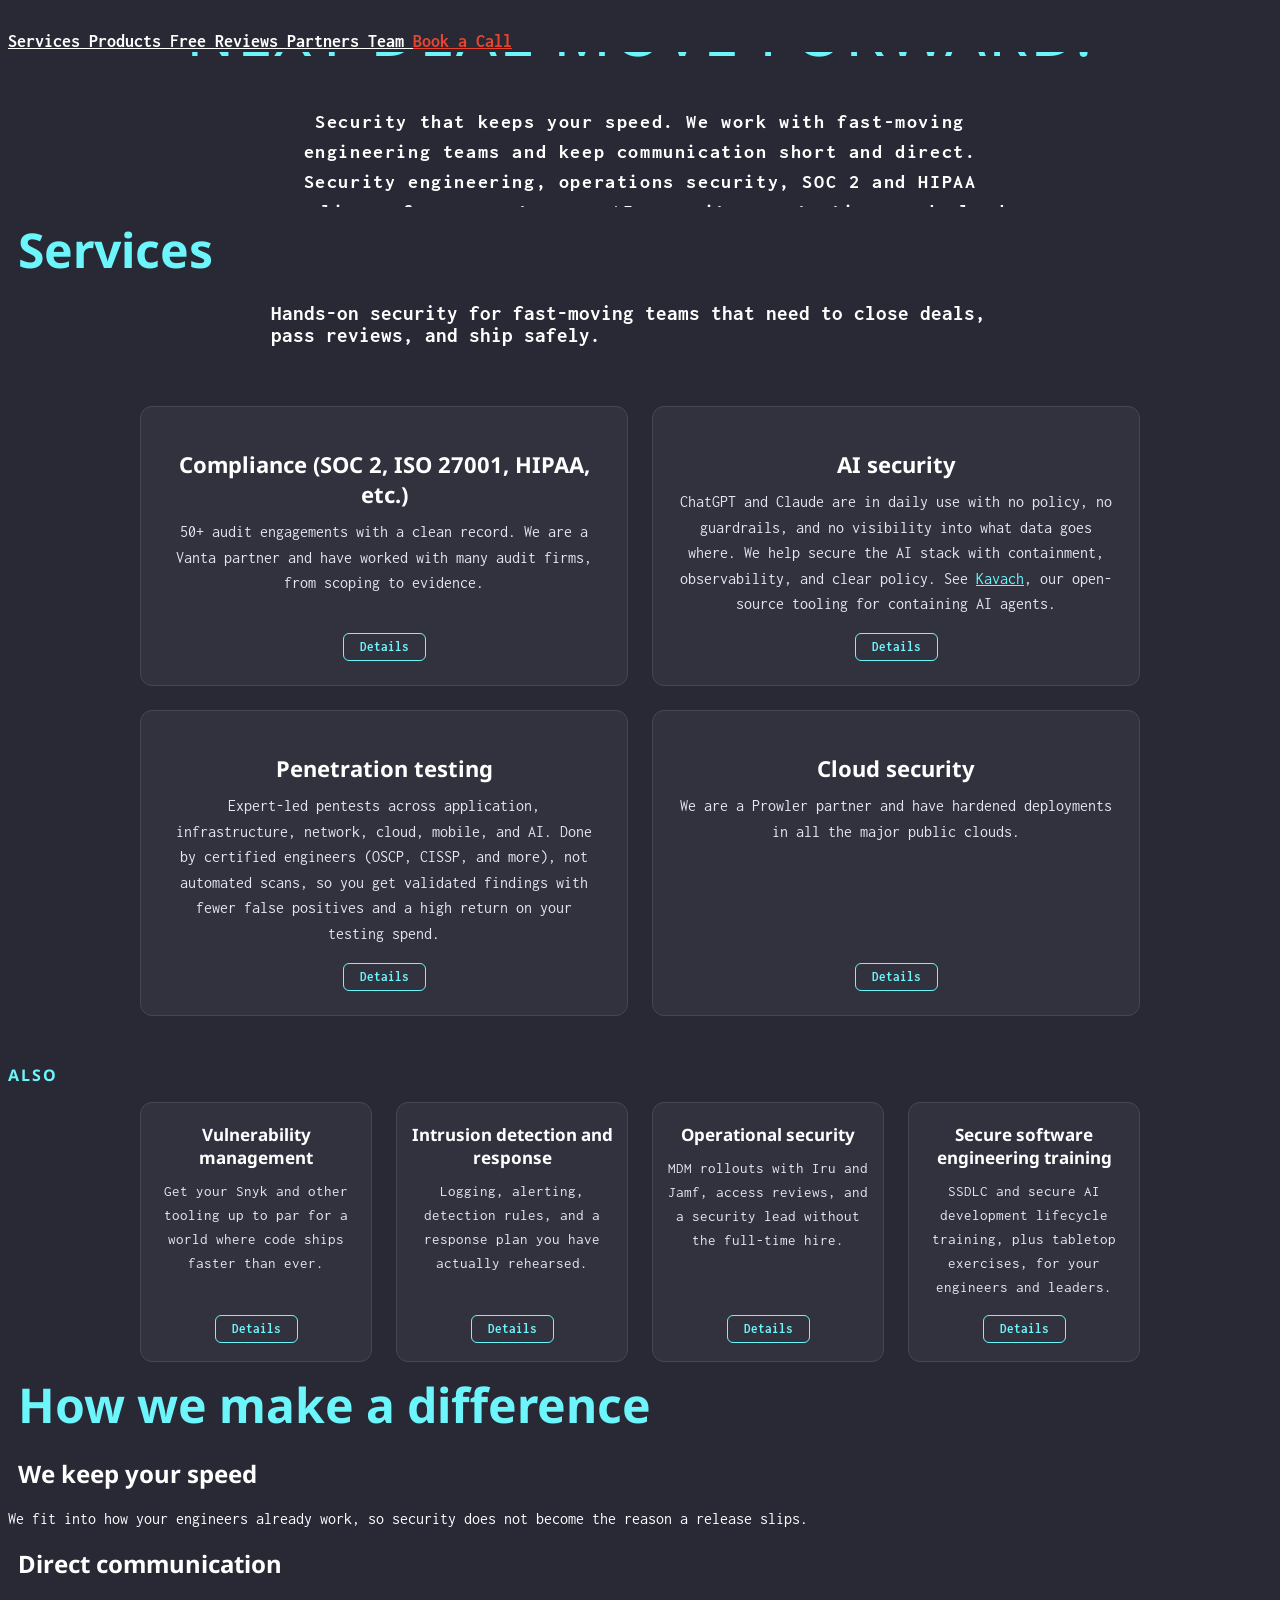
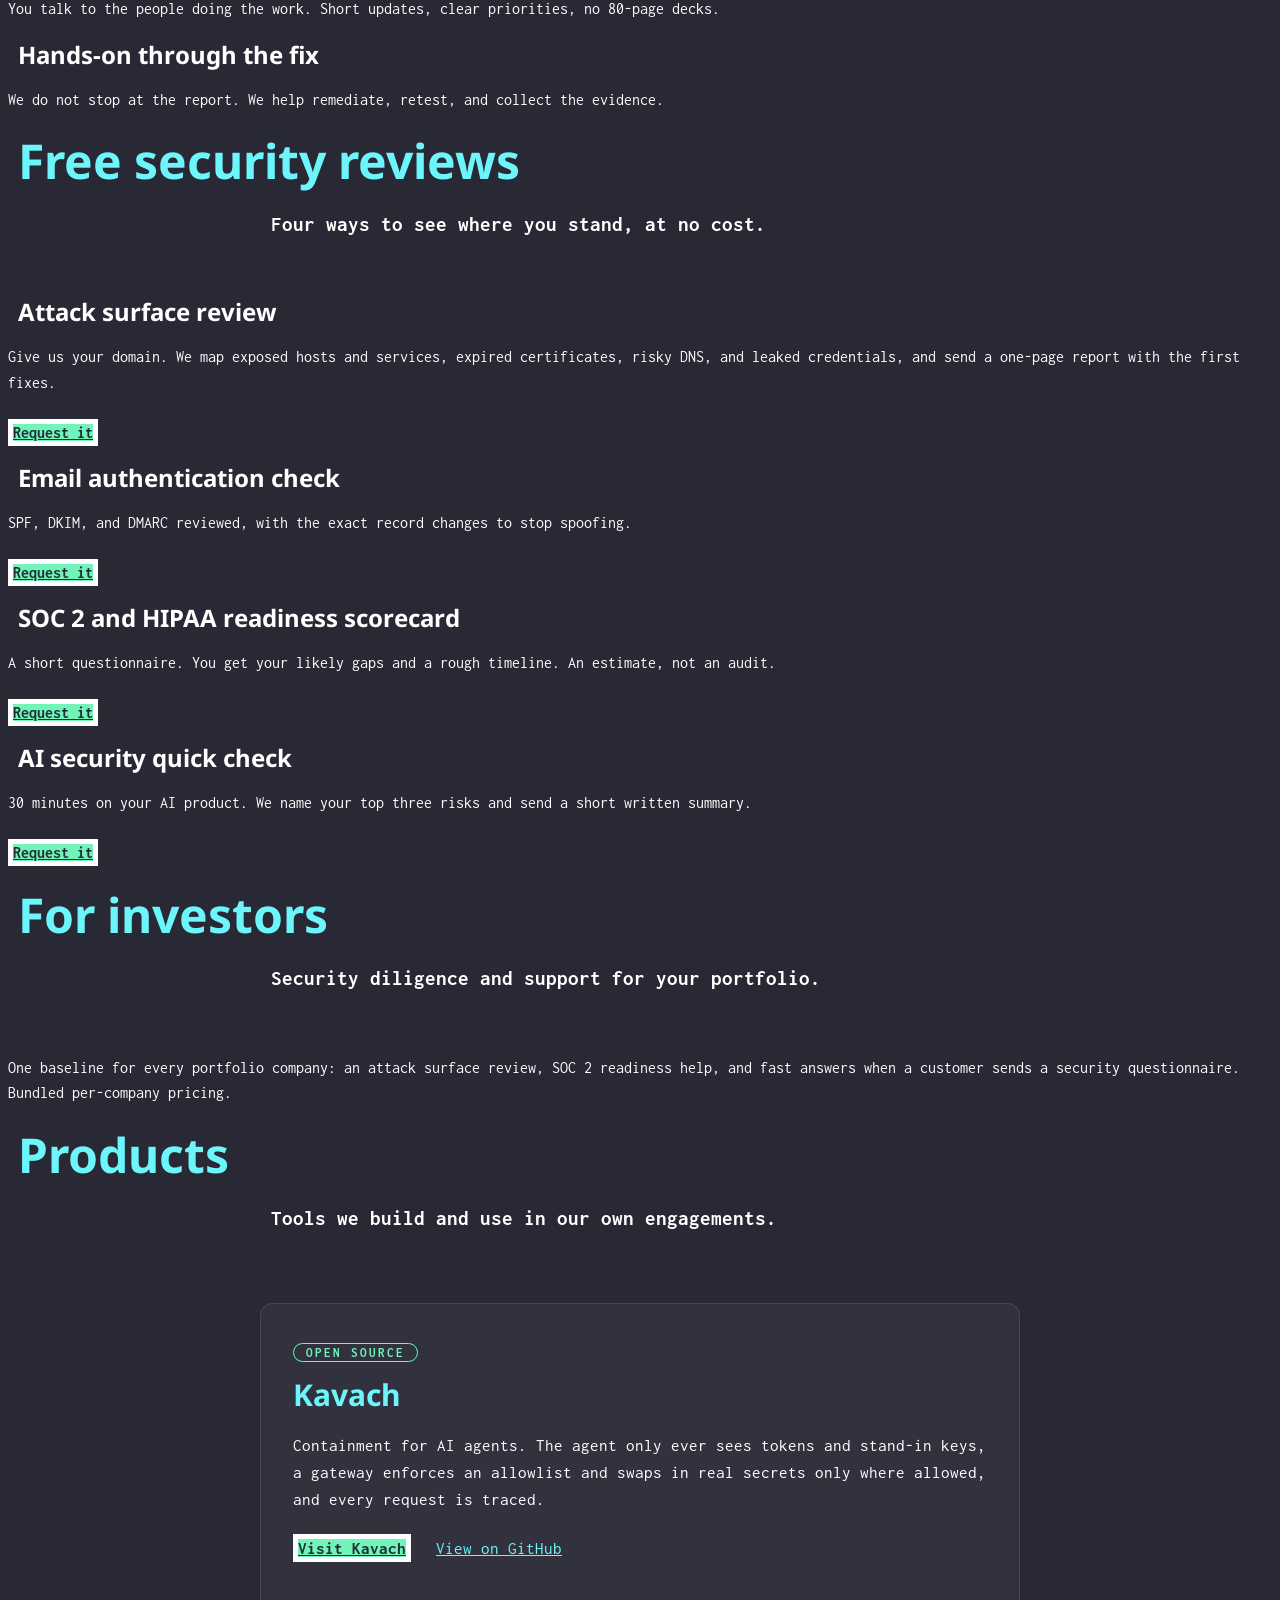
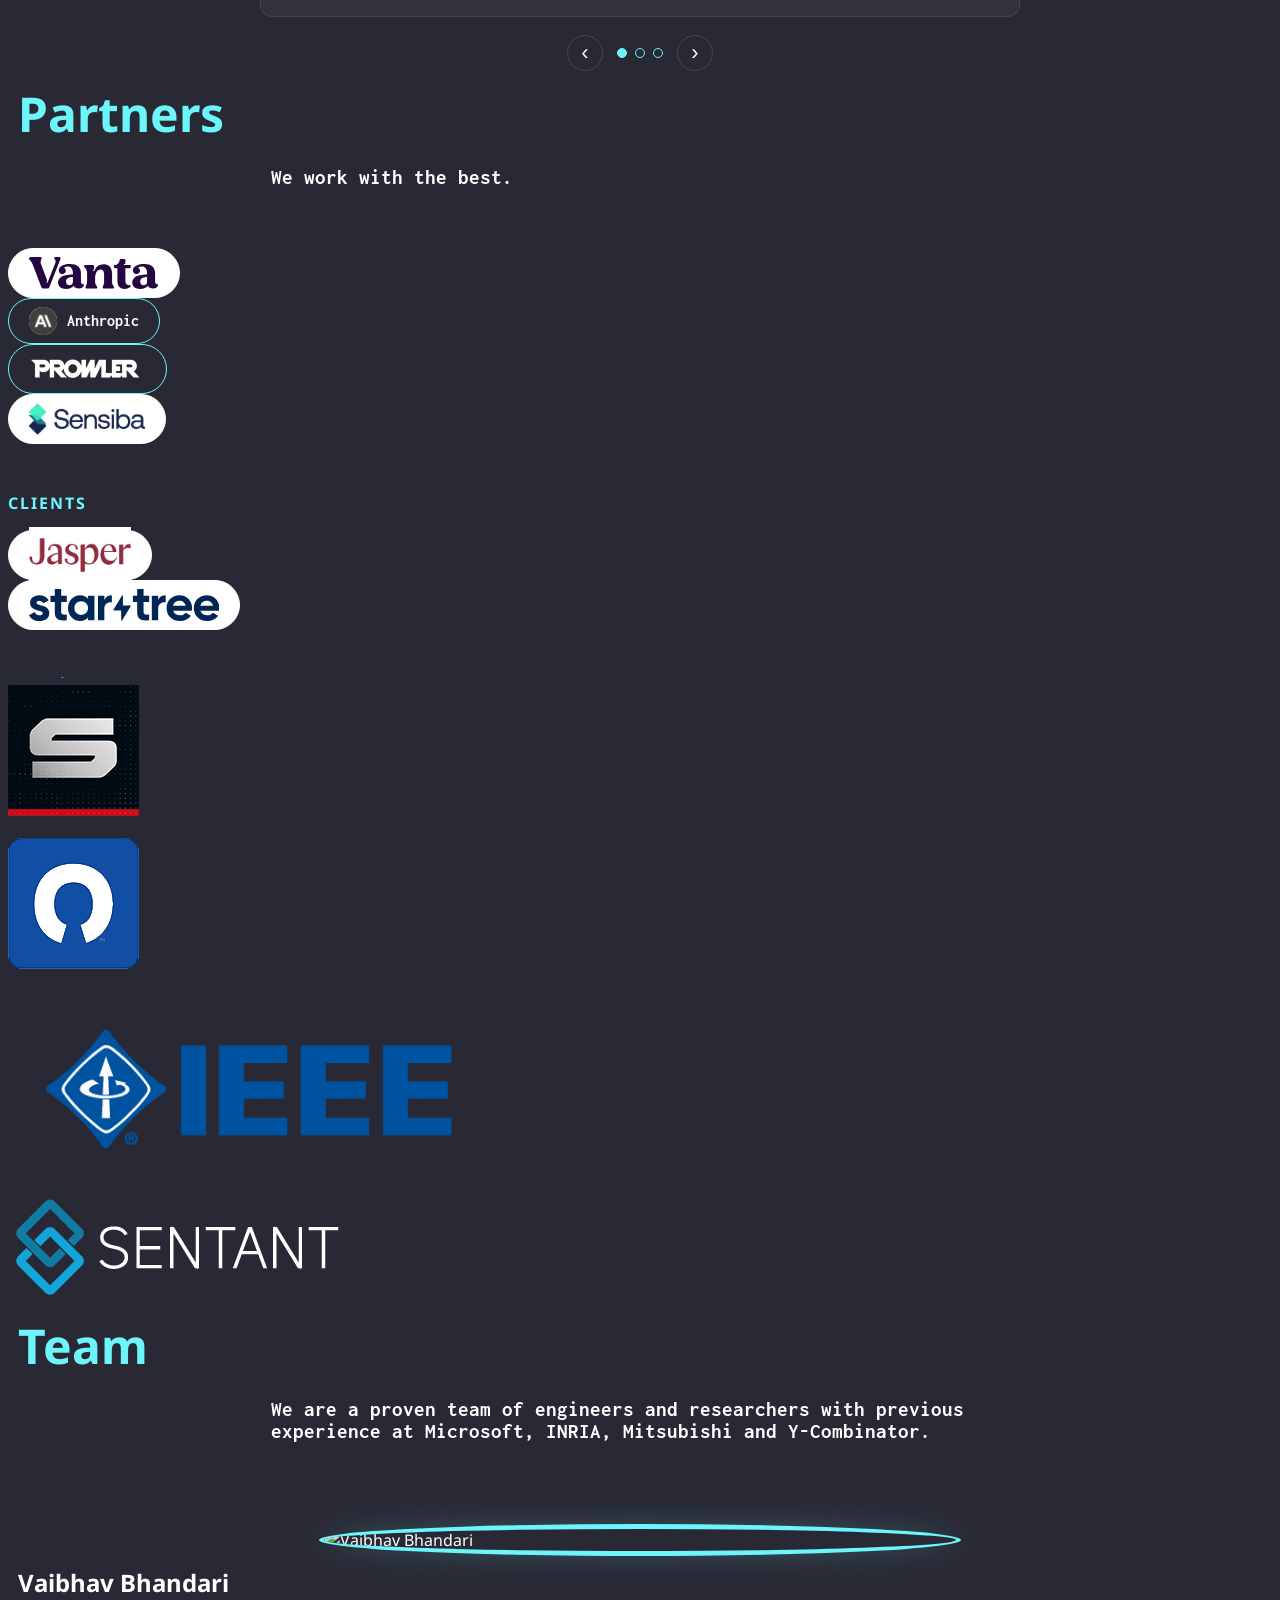
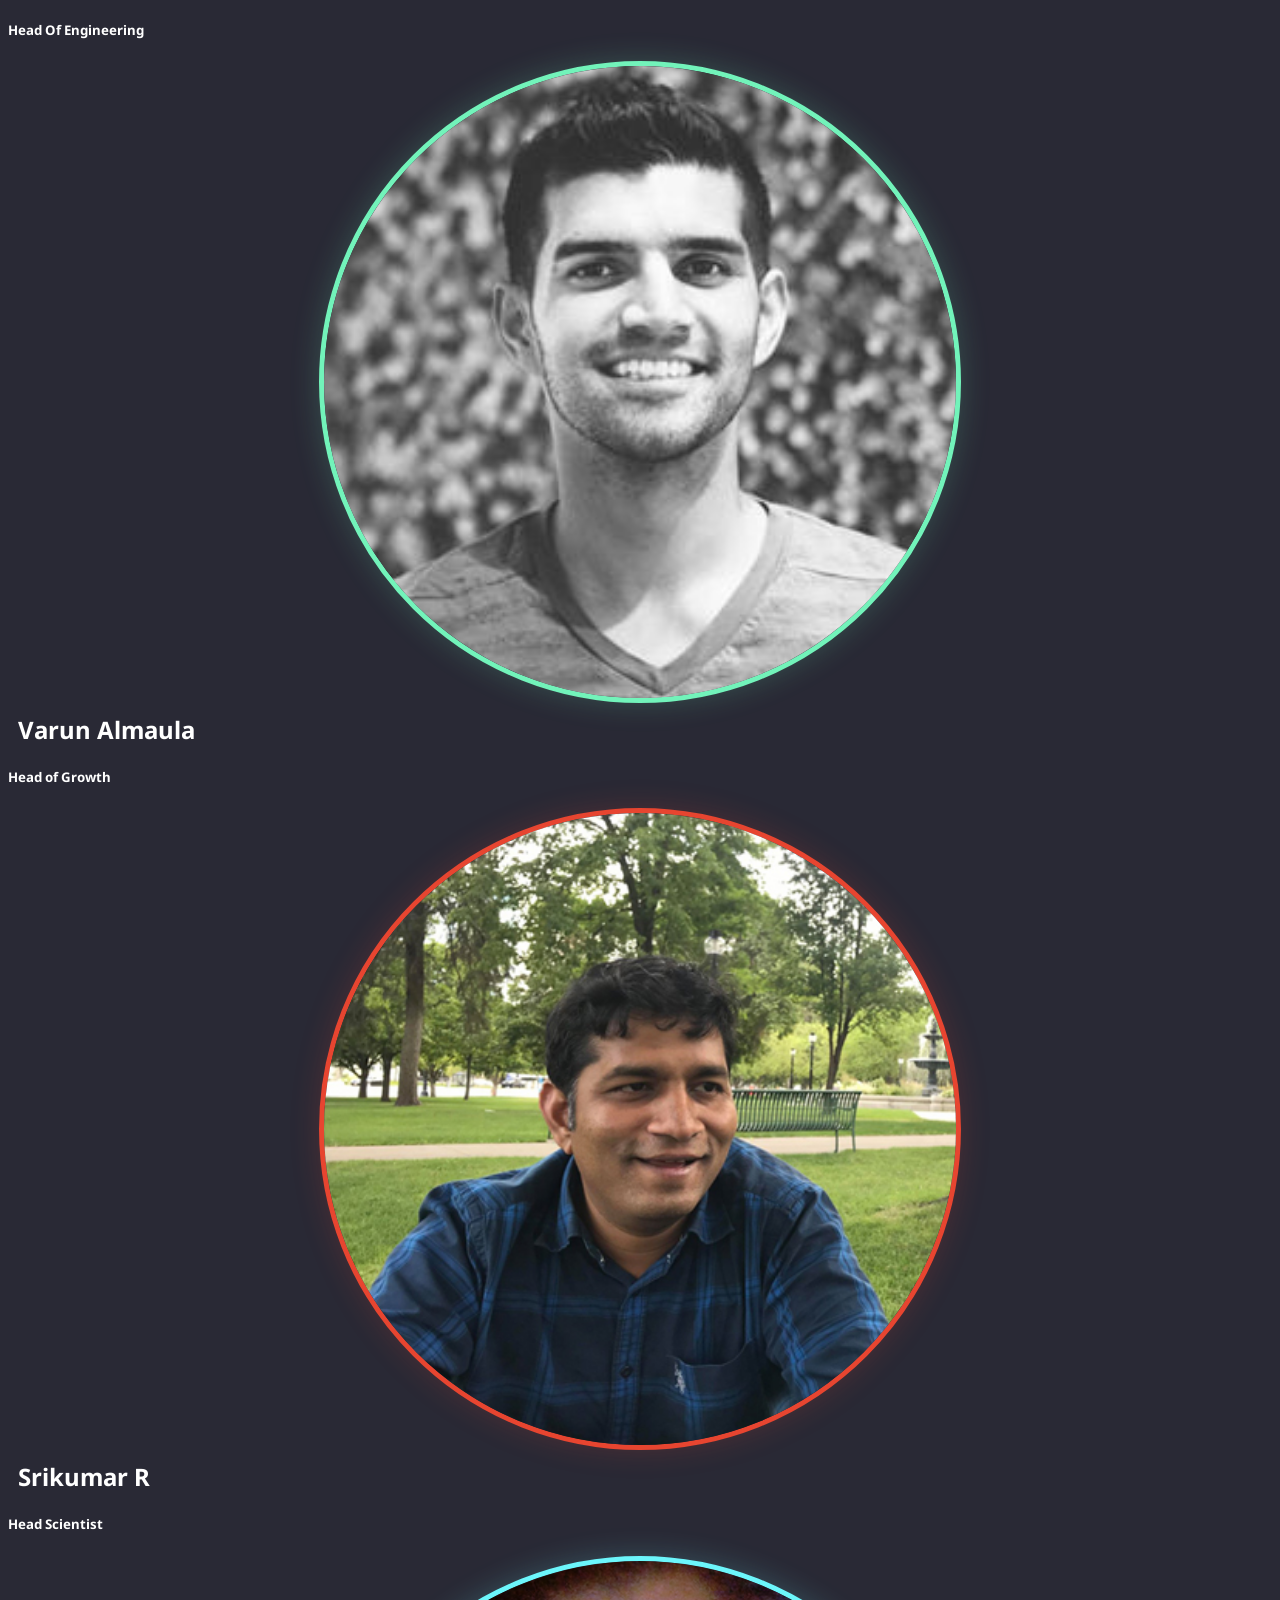
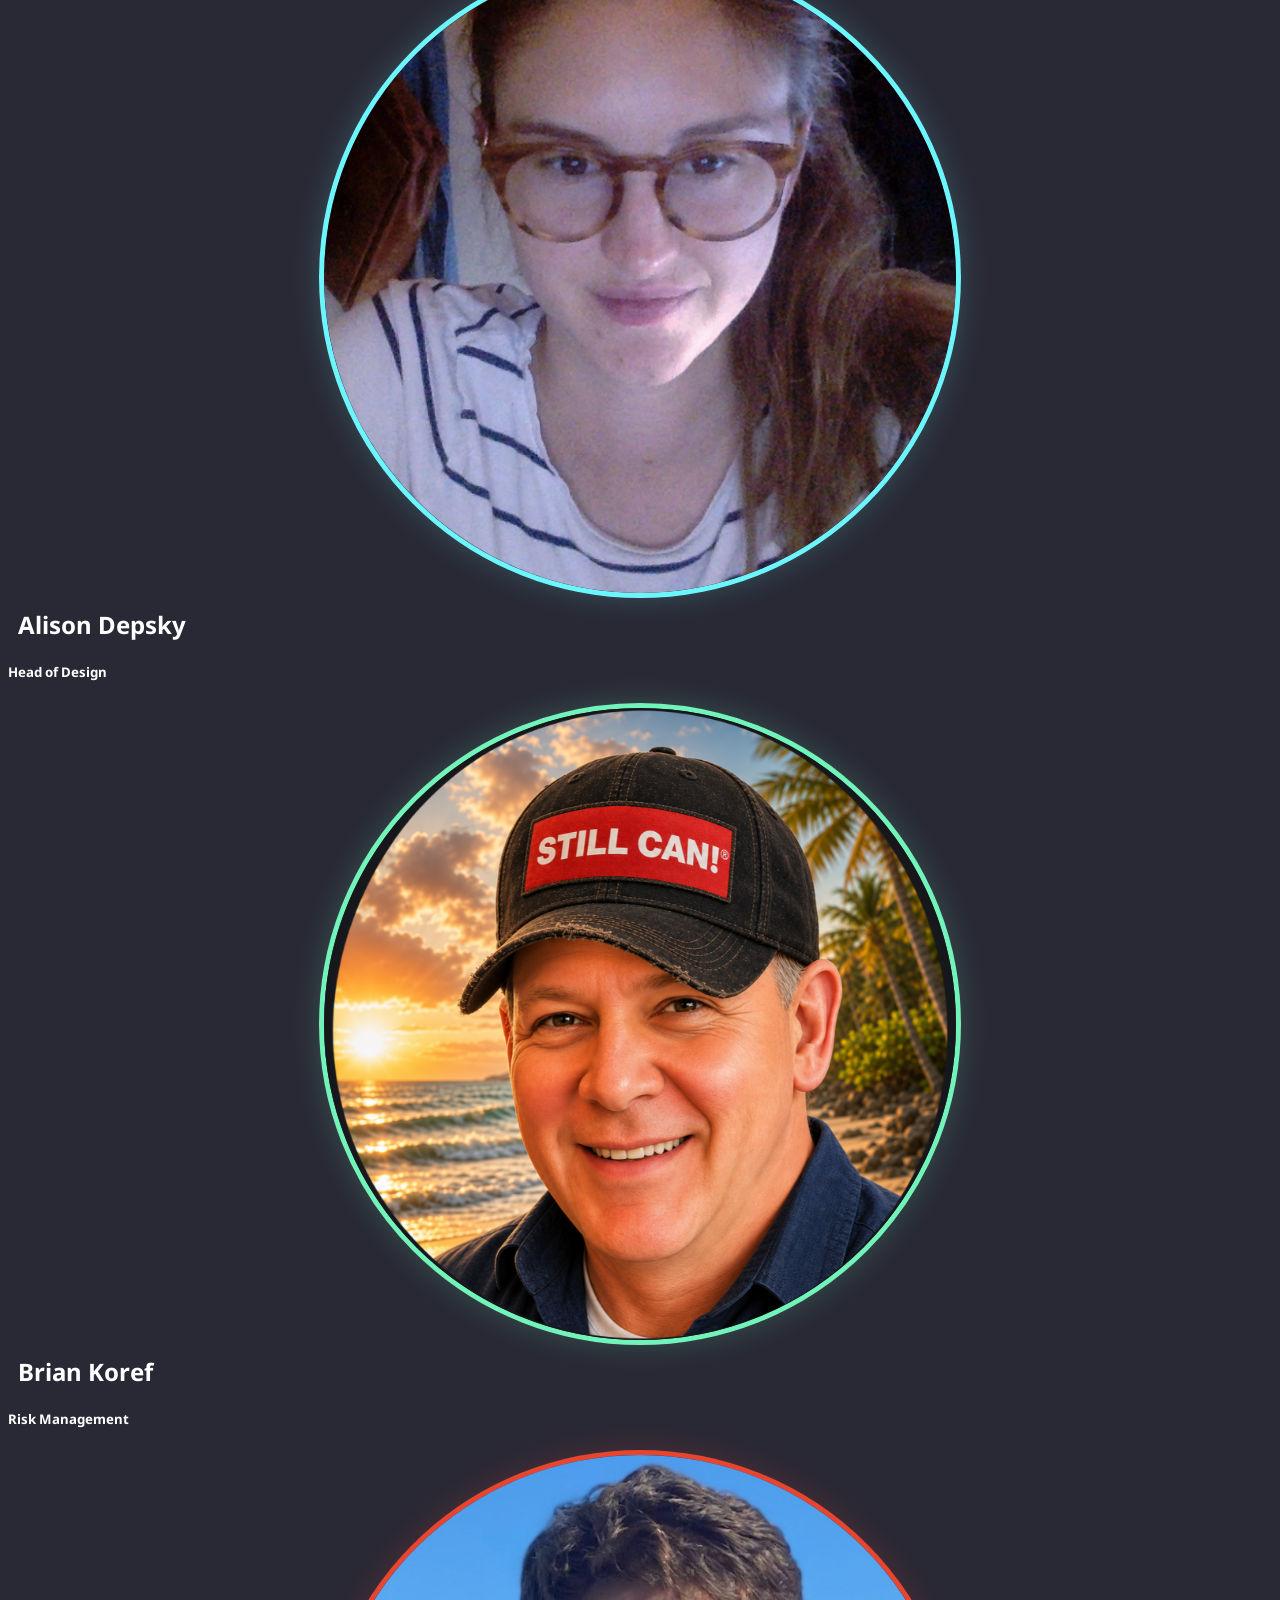
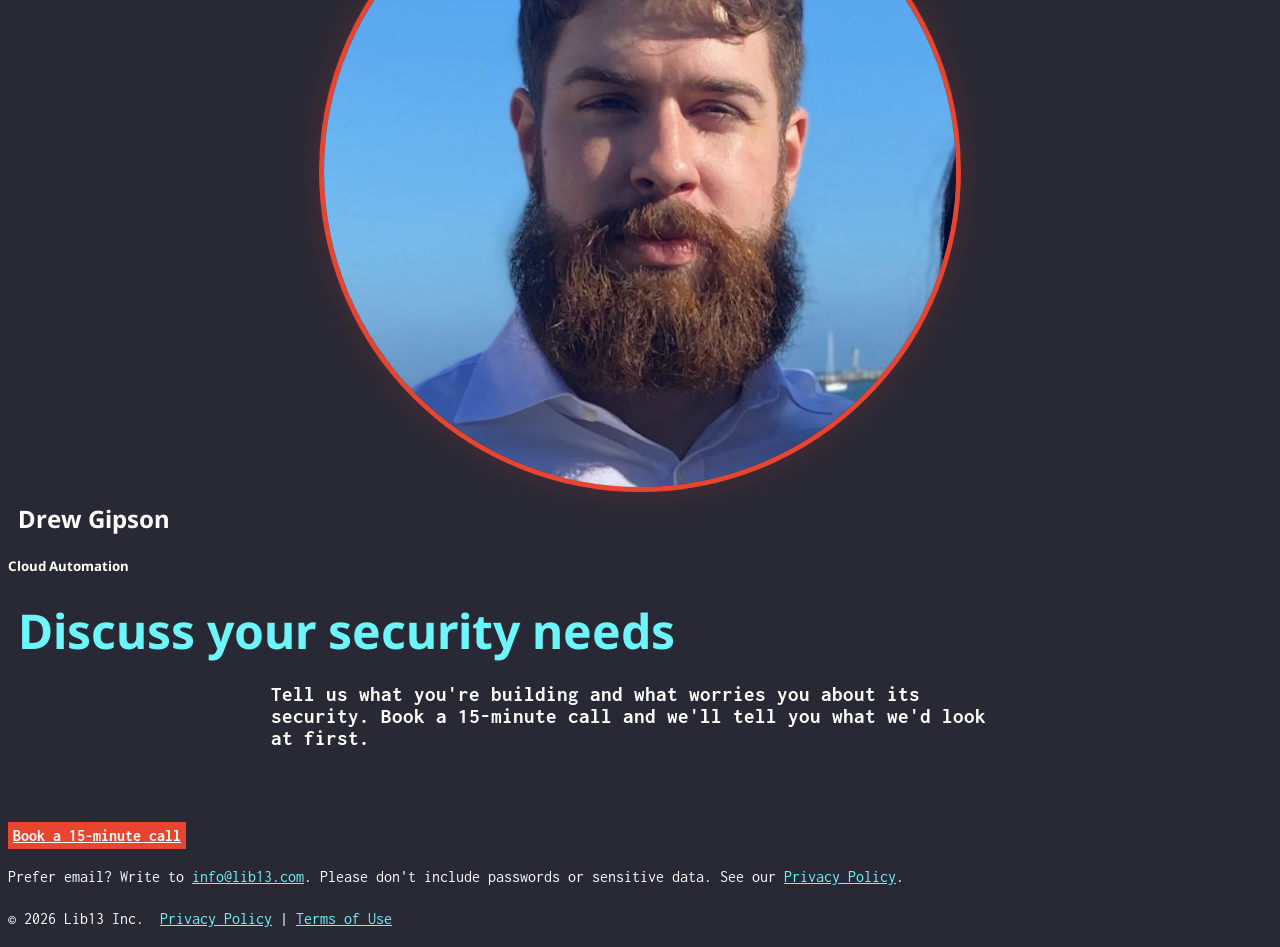
==== index.html @ e3b5800f "Version CSS URLs so returning visitors get new styles Cloudflare sets max-age=14400 on assets, so br" ====
<!DOCTYPE html>
<html lang="en" class="no-js">
	<head>
		<meta charset="UTF-8" />
		<meta http-equiv="X-UA-Compatible" content="IE=edge"> 
		<meta name="viewport" content="width=device-width, initial-scale=1"> 
		<title>Lib13 | SOC 2, HIPAA, AI Security &amp; Pentesting</title>
		<meta name="description" content="Hands-on SOC 2 readiness and implementation, HIPAA security programs, AI security reviews, and penetration testing for startups and growing tech teams." />
		<meta name="keywords" content="SOC 2, HIPAA, AI security, penetration testing, cybersecurity, startups" />
		<meta property="og:type" content="website" />
		<meta property="og:site_name" content="Lib13" />
		<meta property="og:title" content="Lib13 | SOC 2, HIPAA, AI Security &amp; Pentesting" />
		<meta property="og:description" content="Hands-on SOC 2 readiness and implementation, HIPAA security programs, AI security reviews, and penetration testing for startups and growing tech teams." />
		<meta property="og:url" content="https://www.lib13.com/" />
		<meta name="twitter:card" content="summary" />
		<link rel="shortcut icon" href="../favicon.ico">

		<link rel="stylesheet" href="https://cdnjs.cloudflare.com/ajax/libs/bulma/0.7.1/css/bulma.min.css">
		<link rel="stylesheet" type="text/css" href="css/normalize.css" />
		<link rel="stylesheet" type="text/css" href="css/demo.css" />
		<link rel="stylesheet" type="text/css" href="css/component.css" />




    <link rel="stylesheet" href="css/main.css?v=20261028">


      <link href="https://fonts.googleapis.com/css?family=Inconsolata:400,700" rel="stylesheet">
      <link href="https://fonts.googleapis.com/css?family=Noto+Sans:400,700" rel="stylesheet">

  <link rel="stylesheet" href="css/animate.css">

  <script src="js/wow.min.js"></script>
              <script>
              new WOW().init();
              </script>


    <script defer src="https://use.fontawesome.com/releases/v5.0.7/js/all.js"></script>




		<!--[if IE]>
		<script src="http://html5shiv.googlecode.com/svn/trunk/html5.js"></script>
		<![endif]-->
	</head>
	<body>

<nav class="navbar is-transparent is-fixed-top">
  <div class="navbar-brand">
    <a class="navbar-item" href="https://www.lib13.com">
      <img src="img/logo.png" alt="" id="logo">
    </a>
    <div class="navbar-burger burger" data-target="navbarExampleTransparentExample">
      <span></span>
      <span></span>
      <span></span>
    </div>
  </div>

  <div id="navbarExampleTransparentExample" class="navbar-menu">
    <div class="navbar-start">
      
     
    </div>

    <div class="navbar-end">
      <div class="navbar-item">
        <a class="navbar-item" href="#services">
        Services
      </a>
       <a class="navbar-item" href="#products">
        Products
      </a>
       <a class="navbar-item" href="#free">
        Free Reviews
      </a>
          <a class="navbar-item" href="#partners">
        Partners
      </a>
       <a class="navbar-item" href="#team-1">
        Team
      </a>
       <a class="navbar-item" href="#contact" style="color:#E74530;">
        Book a Call
      </a>
      </div>
    </div>
  </div>
</nav>






<div class= "demo-1">


<div id="large-header" class="large-header"> <canvas id="demo-canvas"></canvas><div class="main-title"><h1>Security that helps your <span class="thin-new">next deal move forward.</span></h1><br><span class="subtitle-new">Security that keeps your speed. We work with fast-moving engineering teams and keep communication short and direct. Security engineering, operations security, SOC 2 and HIPAA compliance from zero to one, AI security, pentesting, and cloud security, hands-on from planning through remediation.</span><br><a href="#contact" class="button is-medium is-rounded" id="top-btn">Discuss your security needs</a><br><img src="img/arrow.png" width="50px" class="animated bounce infinite" id="arrow"></div>  </div>

</div>




<a name="services"></a>
  <section class="section">
    <div class="container has-text-centered">
          <h2>Services</h2>
          <div class="sub-space"><h4>Hands-on security for fast-moving teams that need to close deals, pass reviews, and ship safely.</h4></div>
<div class="columns svc-grid svc-grid-2">

  <div class="column is-half-desktop"><div class="svc-card">
    <i class="fas fa-file-alt service-icon" aria-hidden="true"></i>
    <h3>Compliance (SOC 2, ISO 27001, HIPAA, etc.)</h3>
    <p>50+ audit engagements with a clean record. We are a Vanta partner and have worked with many audit firms, from scoping to evidence.</p>
    <button class="more-btn" data-detail="comp">Details</button></div>
  </div>
  <div class="column is-half-desktop"><div class="svc-card">
    <i class="fas fa-microchip service-icon" aria-hidden="true"></i>
    <h3>AI security</h3>
    <p>ChatGPT and Claude are in daily use with no policy, no guardrails, and no visibility into what data goes where. We help secure the AI stack with containment, observability, and clear policy. See <a href="https://kavach.lib13.com" target="_blank" rel="noopener">Kavach</a>, our open-source tooling for containing AI agents.</p>
    <button class="more-btn" data-detail="aisec">Details</button></div>
  </div>
  <div class="column is-half-desktop"><div class="svc-card">
    <i class="fas fa-bug service-icon" aria-hidden="true"></i>
    <h3>Penetration testing</h3>
    <p>Expert-led pentests across application, infrastructure, network, cloud, mobile, and AI. Done by certified engineers (OSCP, CISSP, and more), not automated scans, so you get validated findings with fewer false positives and a high return on your testing spend.</p>
    <button class="more-btn" data-detail="pen">Details</button></div>
  </div>
  <div class="column is-half-desktop"><div class="svc-card">
    <i class="fas fa-cloud service-icon" aria-hidden="true"></i>
    <h3>Cloud security</h3>
    <p>We are a Prowler partner and have hardened deployments in all the major public clouds.</p>
    <button class="more-btn" data-detail="cloud">Details</button></div>
  </div>

</div>

<h3 class="more-title">Also</h3>
<div class="columns svc-grid svc-grid-4">
  <div class="column"><div class="svc-card">
    <h3>Vulnerability management</h3>
    <p>Get your Snyk and other tooling up to par for a world where code ships faster than ever.</p>
    <button class="more-btn" data-detail="vm">Details</button></div>
  </div>
  <div class="column"><div class="svc-card">
    <h3>Intrusion detection and response</h3>
    <p>Logging, alerting, detection rules, and a response plan you have actually rehearsed.</p>
    <button class="more-btn" data-detail="ids">Details</button></div>
  </div>
  <div class="column"><div class="svc-card">
    <h3>Operational security</h3>
    <p>MDM rollouts with Iru and Jamf, access reviews, and a security lead without the full-time hire.</p>
    <button class="more-btn" data-detail="ops">Details</button></div>
  </div>
  <div class="column"><div class="svc-card">
    <h3>Secure software engineering training</h3>
    <p>SSDLC and secure AI development lifecycle training, plus tabletop exercises, for your engineers and leaders.</p>
    <button class="more-btn" data-detail="train">Details</button></div>
  </div>
</div>

    </div>
  </section>

<section class="section">
  <div class="container has-text-centered">
    <h2>How we make a difference</h2>
    <div class="columns is-variable is-6 has-text-centered">
      <div class="column"><h3>We keep your speed</h3><p>We fit into how your engineers already work, so security does not become the reason a release slips.</p></div>
      <div class="column"><h3>Direct communication</h3><p>You talk to the people doing the work. Short updates, clear priorities, no 80-page decks.</p></div>
      <div class="column"><h3>Hands-on through the fix</h3><p>We do not stop at the report. We help remediate, retest, and collect the evidence.</p></div>
    </div>
  </div>
</section>

<a name="free"></a>
<section class="section">
  <div class="container has-text-centered">
    <h2>Free security reviews</h2>
    <div class="sub-space"><h4>Four ways to see where you stand, at no cost.</h4></div>
    <div class="columns is-multiline is-variable is-6 has-text-centered">
      <div class="column is-half-desktop"><h3>Attack surface review</h3><p>Give us your domain. We map exposed hosts and services, expired certificates, risky DNS, and leaked credentials, and send a one-page report with the first fixes.</p><p class="contact-cta"><a class="button is-rounded" href="mailto:info@lib13.com?subject=Free%20attack%20surface%20review">Request it</a></p></div>
      <div class="column is-half-desktop"><h3>Email authentication check</h3><p>SPF, DKIM, and DMARC reviewed, with the exact record changes to stop spoofing.</p><p class="contact-cta"><a class="button is-rounded" href="mailto:info@lib13.com?subject=Free%20email%20authentication%20check">Request it</a></p></div>
      <div class="column is-half-desktop"><h3>SOC 2 and HIPAA readiness scorecard</h3><p>A short questionnaire. You get your likely gaps and a rough timeline. An estimate, not an audit.</p><p class="contact-cta"><a class="button is-rounded" href="mailto:info@lib13.com?subject=SOC%202%2FHIPAA%20readiness%20scorecard">Request it</a></p></div>
      <div class="column is-half-desktop"><h3>AI security quick check</h3><p>30 minutes on your AI product. We name your top three risks and send a short written summary.</p><p class="contact-cta"><a class="button is-rounded" href="mailto:info@lib13.com?subject=Free%20AI%20security%20quick%20check">Request it</a></p></div>
    </div>
  </div>
</section>

<section class="section">
  <div class="container has-text-centered">
    <h2>For investors</h2>
    <div class="sub-space"><h4>Security diligence and support for your portfolio.</h4></div>
    <p>One baseline for every portfolio company: an attack surface review, SOC 2 readiness help, and fast answers when a customer sends a security questionnaire. Bundled per-company pricing.</p>
      </div>
</section>
<a name="products"></a>
<section class="section">
  <div class="container has-text-centered">
    <h2>Products</h2>
    <div class="sub-space"><h4>Tools we build and use in our own engagements.</h4></div>
    <div class="rotator" id="product-rotator" aria-roledescription="carousel" aria-label="Lib13 products">
      <div class="rot-slides">
        <article class="rot-slide is-active" aria-label="1 of 3">
          <span class="rot-tag">Open source</span>
          <h3>Kavach</h3>
          <p>Containment for AI agents. The agent only ever sees tokens and stand-in keys, a gateway enforces an allowlist and swaps in real secrets only where allowed, and every request is traced.</p>
          <p class="rot-links"><a class="button is-rounded" href="https://kavach.lib13.com" target="_blank" rel="noopener">Visit Kavach</a> <a class="rot-link" href="https://github.com/Lib13Inc/kavach" target="_blank" rel="noopener">View on GitHub</a></p>
        </article>
        <article class="rot-slide" aria-label="2 of 3">
          <span class="rot-tag">Product</span>
          <h3>Attack Surface Management</h3>
          <p>See what you expose to the internet: hosts and services, certificates, DNS, and leaked credentials. Continuous monitoring behind the free attack surface review.</p>
          <p class="rot-links"><a class="button is-rounded" href="mailto:info@lib13.com?subject=Attack%20Surface%20Management">Ask about it</a></p>
        </article>
        <article class="rot-slide" aria-label="3 of 3">
          <span class="rot-tag">Product</span>
          <h3>AI Pentesting Agent</h3>
          <p>AI agents that test applications, infrastructure, and mobile for breadth, with our engineers validating every finding before you see it.</p>
          <p class="rot-links"><a class="button is-rounded" href="mailto:info@lib13.com?subject=AI%20Pentesting%20Agent">Ask about it</a></p>
        </article>
      </div>
      <div class="rot-controls">
        <button class="rot-arrow" id="rot-prev" aria-label="Previous product">&#8249;</button>
        <span class="rot-dots" id="rot-dots"></span>
        <button class="rot-arrow" id="rot-next" aria-label="Next product">&#8250;</button>
      </div>
    </div>
  </div>
</section>
<script>
(function(){
  var root=document.getElementById('product-rotator'); if(!root) return;
  var slides=root.querySelectorAll('.rot-slide'), dots=document.getElementById('rot-dots'), i=0, timer=null;
  var reduce=window.matchMedia && matchMedia('(prefers-reduced-motion: reduce)').matches;
  slides.forEach(function(_,n){var b=document.createElement('button');b.className='rot-dot';b.setAttribute('aria-label','Show product '+(n+1));b.onclick=function(){go(n);};dots.appendChild(b);});
  function go(n){i=(n+slides.length)%slides.length;slides.forEach(function(s,k){s.classList.toggle('is-active',k===i);});[].forEach.call(dots.children,function(d,k){d.classList.toggle('on',k===i);});}
  function start(){if(reduce||timer)return;timer=setInterval(function(){go(i+1);},7000);}
  function stop(){clearInterval(timer);timer=null;}
  document.getElementById('rot-prev').onclick=function(){go(i-1);};
  document.getElementById('rot-next').onclick=function(){go(i+1);};
  root.addEventListener('mouseenter',stop);root.addEventListener('mouseleave',start);
  root.addEventListener('focusin',stop);root.addEventListener('focusout',start);
  go(0);start();
})();
</script>

<a name="partners"> </a>
<section class="section">
   <div class="container">
  <h2>Partners</h2>
       <div class="sub-space"><h4>We work with the best.</h4></div>
       <div class="columns is-multiline is-variable is-4 has-text-centered partner-chips">
  <div class="column"><span class="chip logo-chip"><img src="img/partners/vanta.svg" alt="Vanta"></span></div>
  <div class="column"><span class="chip logo-chip logo-light logo-icon"><img src="img/partners/anthropic.png" alt=""><span>Anthropic</span></span></div>
  <div class="column"><span class="chip logo-chip logo-light"><img src="img/partners/prowler.png" alt="Prowler"></span></div>
  <div class="column"><span class="chip logo-chip"><img src="img/partners/sensiba.png" alt="Sensiba"></span></div>
       </div>
       <h3 class="more-title">Clients</h3>
       <div class="columns is-multiline is-variable is-4 has-text-centered partner-chips">
  <div class="column"><span class="chip logo-chip"><img src="img/partners/jasper.png" alt="Jasper Health"></span></div>
  <div class="column"><span class="chip logo-chip"><img src="img/partners/startree.svg" alt="StarTree"></span></div>
       </div>
       <div class="columns">
  <div class="column"><img src="img/cyber.png" alt=""></div>
   <div class="column"><img src="img/shape.png" alt=""></div>
    <div class="column"><img src="img/youbase.png" alt=""></div>
    <div class="column"><img src="img/ieee-logo.png" alt="IEEE"></div>
    <div class="column"><img src="img/sentant-logo.png" alt="Sentant"></div>
</div>
          </div>
</section>

<a name="team-1"> </a>
   <section class="section">
    <div class="container has-text-centered">
      <h2>Team</h2>
     <div class="sub-space"><h4> We are a proven team of engineers and researchers with previous experience at Microsoft, INRIA, Mitsubishi and Y-Combinator.</h4></div>
      <br>
<div class="columns is-multiline">
  <div class="column is-one-third-desktop">
    <img src="img/0.jpeg" alt="Vaibhav Bhandari" id="team" style="border: 5px solid #6CF6FB; box-shadow: 0px 0px 30px rgba(108, 246, 251, 0.2);">
    <h3>Vaibhav Bhandari</h3>
    <h5>Head Of Engineering</h5>
    <h3><a target="_blank" href="https://twitter.com/vaibhavb"><i class="fab fa-twitter-square"></i></a></h3>
  </div>
  <div class="column is-one-third-desktop">
    <img src="img/varun.jpg" alt="Varun Almaula" id="team" style="border: 5px solid #72F3BA; box-shadow: 0px 0px 30px rgba(114, 243, 186, 0.2);">
    <h3>Varun Almaula</h3>
    <h5>Head of Growth</h5>
    <h3><a target="_blank" href="https://twitter.com/varun_almaula"><i class="fab fa-twitter-square"></i></a></h3>
  </div>
  <div class="column is-one-third-desktop">
    <img src="img/1.jpg" alt="Srikumar R" id="team" style="border: 5px solid #E74530; box-shadow: 0px 0px 30px rgba(231, 69, 48, 0.2);">
    <h3>Srikumar R</h3>
    <h5>Head Scientist</h5>
    <h3><a target="_blank" href="https://twitter.com/"><i class="fab fa-twitter-square"></i></a></h3>
  </div>
  <div class="column is-one-third-desktop">
    <img src="img/ali.png" alt="Alison Depsky" id="team" style="border: 5px solid #6CF6FB; box-shadow: 0px 0px 30px rgba(108, 246, 251, 0.2);">
    <h3>Alison Depsky</h3>
    <h5>Head of Design</h5>
    <h3><a target="_blank" href="https://twitter.com/alidepsky"><i class="fab fa-twitter-square"></i></a></h3>
  </div>
  <div class="column is-one-third-desktop">
    <img src="img/brian.png" alt="Brian Koref" id="team" style="border: 5px solid #72F3BA; box-shadow: 0px 0px 30px rgba(114, 243, 186, 0.2);">
    <h3>Brian Koref</h3>
    <h5>Risk Management</h5>
  </div>
  <div class="column is-one-third-desktop">
    <img src="img/drew.png" alt="Drew Gipson" id="team" style="border: 5px solid #E74530; box-shadow: 0px 0px 30px rgba(231, 69, 48, 0.2);">
    <h3>Drew Gipson</h3>
    <h5>Cloud Automation</h5>
  </div>
</div>
    </div>
  </section>





    <a name="contact"> </a>
<section class="section">
   <div class="container">
  <h2>Discuss your security needs</h2>
       <div class="sub-space"><h4>Tell us what you're building and what worries you about its security. Book a 15-minute call and we'll tell you what we'd look at first.</h4></div>
       <p class="contact-cta"><a href="https://calendar.google.com/calendar/appointments/schedules/AcZssZ0kWybjwo8Ea4zB0YxzQNvC2pHp9BnWXxud6DdHit4TeEfT7R4yi_Uydn0QFehFvf-CafZ_5HjB" class="button is-medium is-rounded" id="book-btn" target="_blank" rel="noopener">Book a 15-minute call</a></p>
       <p class="contact-fallback">Prefer email? Write to <a href="mailto:info@lib13.com">info@lib13.com</a>. Please don't include passwords or sensitive data. See our <a href="/privacy/">Privacy Policy</a>.</p>
          </div>
</section>






<footer class="footer">
  <div class="container">
    <div class="content has-text-centered">
      <p>
        © 2026 Lib13 Inc. &nbsp;<a href="/privacy/">Privacy Policy</a> | <a href="/terms/">Terms of Use</a>
      </p>
    </div>
  </div>
</footer>






		
<div id="detail-modal" class="detail-modal" hidden>
  <div class="detail-box" role="dialog" aria-modal="true" aria-labelledby="detail-title">
    <button class="detail-close" aria-label="Close">&times;</button>
    <h3 id="detail-title"></h3>
    <div id="detail-body"></div>
    <p class="contact-cta"><a class="button is-rounded" href="#contact" id="detail-cta">Discuss this</a></p>
  </div>
</div>
<script>
(function(){
  var D = {
    comp:{t:'Compliance (SOC 2, ISO 27001, HIPAA, etc.)',b:['Scoping, gap assessment, policies, hands-on remediation, and evidence collection.','Vanta partner. We also work with Drata and other platforms, and with many audit firms across SOC 2, ISO 27001, and HIPAA.','Lib13 is not a CPA firm. An independent CPA performs the SOC 2 examination, and we do not guarantee outcomes.']},
    aisec:{t:'AI security',b:['Policy and approved-tools guidance for the AI your team already uses.','Visibility into what data goes where, with containment and guardrails.','Threat modeling and testing for your own AI features: prompt injection, data leakage, and agent or tool abuse.','Kavach is our open-source tooling (Apache-2.0) for containing AI agents: the agent only ever sees tokens and stand-in keys, a gateway enforces an allowlist, and every request is traced. github.com/Lib13Inc/kavach']},
    pen:{t:'Penetration testing',b:['Application: web apps, APIs, and authentication flows.','Infrastructure and network: external and internal environments.','Cloud: AWS, Google Cloud, and Azure accounts, identity paths, and containers.','Mobile: iOS and Android apps and their backends.','AI pentesting: prompt injection, data leakage, and agent or tool abuse in your AI features.','Done by certified experts (OSCP, CISSP, and more). Tools help; people do the testing and validate every finding, so you have fewer false positives to chase. We retest fixes and test only with written authorization.']},
    cloud:{t:'Cloud security',b:['Prowler partner. Configuration review across AWS, Google Cloud, and Azure.','Identity and access cleanup, secrets management, and infrastructure-as-code guardrails.','Hardened deployments in all the major public clouds.']},
    vm:{t:'Vulnerability management',b:['Implement and tune Snyk and your other scanners across code, dependencies, containers, and cloud.','Triage so the fixes that matter come first, with remediation tracked alongside your engineers.','Monthly reporting that shows findings closed, not findings counted.']},
    ids:{t:'Intrusion detection and response',b:['Logging and alerting design and detection rules.','An incident response runbook and tabletop exercises.','We are not a 24/7 SOC.']},
    train:{t:'Secure software engineering training',b:['Secure SDLC training: threat modeling, secure code review, dependency and secrets hygiene, and building security checks into CI.','Secure AI development lifecycle training: prompt injection, agent permissions and data handling, and evaluating and red-teaming AI features before release.','Tabletop exercises for engineers and leaders: incident response, breach scenarios, and AI incidents.','Tailored to your stack and team, with hands-on labs using your own code where possible.']},
    ops:{t:'Operational security',b:['MDM deployments with Iru and Jamf.','Access reviews, onboarding and offboarding hygiene, and customer security questionnaires.','Fractional CISO and security updates for your board or investors.']}
  };
  var m=document.getElementById('detail-modal'),t=document.getElementById('detail-title'),b=document.getElementById('detail-body');
  function close(){m.hidden=true;document.body.style.overflow='';}
  document.querySelectorAll('.more-btn').forEach(function(btn){
    btn.addEventListener('click',function(){
      var d=D[btn.getAttribute('data-detail')];
      t.textContent=d.t;
      b.innerHTML='';
      d.b.forEach(function(x){var p=document.createElement('p');p.textContent=x;b.appendChild(p);});
      m.hidden=false;document.body.style.overflow='hidden';
    });
  });
  m.addEventListener('click',function(e){if(e.target===m||e.target.className==='detail-close'||e.target.id==='detail-cta')close();});
  document.addEventListener('keydown',function(e){if(e.key==='Escape')close();});
})();
</script>

<script src="js/TweenLite.min.js"></script>
		<script src="js/EasePack.min.js"></script>
		<script src="js/rAF.js"></script>
		<script src="js/demo-2.js"></script>
    <!-- Google Analytics 4 (production hostnames only, so staging stays out of the data) -->
    <script>
      if (/^(www\.)?lib13\.com$/.test(location.hostname)) {
        var ga = document.createElement('script');
        ga.async = true;
        ga.src = 'https://www.googletagmanager.com/gtag/js?id=G-PRJ7BK6V32';
        document.head.appendChild(ga);
        window.dataLayer = window.dataLayer || [];
        function gtag(){dataLayer.push(arguments);}
        gtag('js', new Date());
        gtag('config', 'G-PRJ7BK6V32');
      }
    </script>

    <script type="text/javascript">




document.addEventListener('DOMContentLoaded', function () {

  // Get all "navbar-burger" elements
  var $navbarBurgers = Array.prototype.slice.call(document.querySelectorAll('.navbar-burger'), 0);

  // Check if there are any navbar burgers
  if ($navbarBurgers.length > 0) {

    // Add a click event on each of them
    $navbarBurgers.forEach(function ($el) {
      $el.addEventListener('click', function () {

        // Get the target from the "data-target" attribute
        var target = $el.dataset.target;
        var $target = document.getElementById(target);

        // Toggle the class on both the "navbar-burger" and the "navbar-menu"
        $el.classList.toggle('is-active');
        $target.classList.toggle('is-active');

      });
    });
  }

});


    </script>

    
	</body>
</html>
---- css/component.css ----
/* Header */
/*.large-header {
	position: relative;
	width: 100%;
	background-image: url('img/bg2.png');
	overflow: hidden;
	background-size: cover;
	background-position: center center;
	z-index: 1;
}

.demo-1 .large-header {
	background-image: url('img/bg2.png');
	background-position: center bottom;
}*/

/* Header */
.large-header {
	position: relative;
	width: 100%;
	background: #292935;
	overflow: hidden;
	background-size: cover;
	background-position: center center;
	z-index: 1;
}

.demo-1 .large-header {
	background-image: url('../img/bg4.png');

}

.main-title {
	position: absolute;
	color: #fff;
	margin: 0;
	padding: 0;
	color: #fff;
text-align: center;
	top: 60%;
	left: 50%;
	-webkit-transform: translate3d(-50%,-50%,0);
	transform: translate3d(-50%,-50%,0);
}
.main-title h1{
	text-transform: uppercase;
}

/*.main-subtitle {
	position: absolute;
	color: #fff;
	margin: 0;
	padding: 0;
	color: #fff;
	text-align: center;
	font-size: 48px;
	top: 75%;
	left: 50%;
	-webkit-transform: translate3d(-50%,-50%,0);
	transform: translate3d(-50%,-50%,0);
}
*/
.demo-1 .main-title, 
.demo-3 .main-title {
	
	color:#fff;
	font-family: 'Noto Sans', sans-serif;
	width: 80%;
	letter-spacing: 0.1em;
}


/*
.main-title .thin {
	font-weight: 200;
	font-size: 64px;
	color:#6CF6FB;
}

.main-title .thin-3 {
		font-size: 64px;
}


.main-title .thin-2 {
	font-size: 24px;
	line-height: 8px;
	text-transform: none;
	font-family: 'Inconsolata', monospace;
	letter-spacing: 0px;
	font-weight: 700;
}*/

@media only screen and (max-width : 768px) {

h1{
	font-size: 11px;
}

.sub-space{
width: 90%;
	margin-right: auto;
	margin-left: auto;
}

.main-title h1{

	font-size: 36px;
	padding-top:10%;
}


/*	.demo-1 .main-title, 
	.demo-3 .main-title,
	.demo-4 .main-title {
		font-size: 11px;

		width: 90%;
		margin-left:auto;
		margin-right: auto;
	}

	.demo-2 .main-title {
		font-size: 11px;
	}*/
}
---- css/main.css ----
body, .footer{
	background-color: #292935;
	color:#fff;
	font-family: 'Noto Sans', sans-serif;
}

/*.hero-body {
	background-color: #292935;
	text-align: center;
	height: 100%;
}*/



h1{
	font-family: 'Noto Sans', sans-serif;
	font-weight: 700;
	margin: 10px;
	font-size: 64px;
	
}


h2{
	font-family: 'Noto Sans', sans-serif;
	font-size: 48px;
	font-weight: 700;
	color: #6CF6FB;
	margin: 10px;
	padding-bottom: 10px;
}




h3{
	font-family: 'Noto Sans', sans-serif;
	font-size: 24px;
	font-weight: 700;
	
	margin: 10px;
}

h4{
	font-family: 'Inconsolata', monospace;
	font-size: 21px;
	font-weight: 700;
	
	margin: 10px;
	padding-bottom: 50px;
}

#top-btn{
	margin-top:100px;
}

#arrow{
	margin-top: 100px;
}

.sub-space{
width: 60%;
	margin-right: auto;
	margin-left: auto;
}


p{
	font-family: 'Inconsolata', monospace;
	line-height: 1.6;

}

a{
	color: #6CF6FB;
}



#hero-btn{
	background-color: #72F3BA;
	font-family: 'Inconsolata', monospace;
	font-size: 18px;
	
	font-weight: 700;
	border: none;
	
}


.thin-new{
	font-family: 'Noto Sans', sans-serif;
font-weight: 400;
color: #6CF6FB;
}

.subtitle-new{
display: inline-block;
max-width: 760px;
line-height: 1.5;
font-size: 20px;
font-family: 'Inconsolata', monospace;
	font-weight: 700;
}







.navbar
{background-color: #292935;}

.button
{background-color: #72F3BA;
	color:#212E37;
border:5px solid #fff;
font-family: 'Inconsolata', monospace;
font-weight: 700;}


.button.is-link
{
	background-color: #72F3BA;
	border:none;
	color:#363636;
	font-weight: 700;
}


#blue{
	color: #6CF6FB;
}

#services{
		  display: block;
    margin-left: auto;
    margin-right: auto;
    width: 70%;
}

#team {
	border-radius: 50%;
	border:5px solid #fff;
	  display: block;
    margin-left: auto;
    margin-right: auto;
    width: 50%;


}


/* Navbar */

a.navbar-item
{color:#fff;
font-family: 'Inconsolata', monospace;
font-weight: 700;
font-size: 18px;}

a.navbar-item:hover{
	color: #6CF6FB;
}

.navbar-item img{
	width: 120px;
	max-height:300px;
}

.navbar-menu
{background-color: #292935;}

/*#logo
{position: absolute;
	top:-10px;
	width: 150px;
	z-index: 20;
	
}*/

#center-one
{
	text-align: left;
}

.field{
	padding: 10px;
}


@media only screen and (max-width : 768px) {




#top-btn{
	margin-top:30px;
}

#arrow{
	display: none;
}


/*	.demo-1 .main-title, 
	.demo-3 .main-title,
	.demo-4 .main-title {
		font-size: 11px;

		width: 90%;
		margin-left:auto;
		margin-right: auto;
	}

	.demo-2 .main-title {
		font-size: 11px;
	}*/
}


.service-icon{
	display: block;
	font-size: 48px;
	color: #E74530;
	margin-bottom: 10px;
}

.contact-cta{
	margin-top: 24px;
}
#book-btn{
	background: #E74530;
	border-color: #E74530;
	color: #fff;
}
.contact-fallback{
	margin-top: 16px;
}
.contact-fallback a{
	color: #6CF6FB;
	text-decoration: underline;
}

.more-btn{
	margin-top: 10px;
	background: transparent;
	color: #6CF6FB;
	border: 1px solid #6CF6FB;
	border-radius: 6px;
	padding: 6px 16px;
	font-family: 'Inconsolata', monospace;
	font-weight: 700;
	cursor: pointer;
}
.more-btn:hover{
	background: #6CF6FB;
	color: #212E37;
}
.more-title{
	margin-top: 40px;
	color: #6CF6FB;
}
.proof-line{
	margin-top: 16px;
	font-weight: 700;
}
.chip{
	display: inline-block;
	padding: 8px 18px;
	border: 1px solid #6CF6FB;
	border-radius: 999px;
	font-family: 'Inconsolata', monospace;
	font-weight: 700;
}
.partner-chips{
	margin-bottom: 24px;
}
.detail-modal{
	position: fixed;
	top: 0; left: 0; right: 0; bottom: 0;
	z-index: 100;
	background: rgba(0,0,0,.7);
	display: flex;
	align-items: center;
	justify-content: center;
	padding: 20px;
}
.detail-modal[hidden]{
	display: none;
}
.detail-box{
	position: relative;
	background: #32323f;
	border: 1px solid #454556;
	border-radius: 10px;
	max-width: 640px;
	max-height: 90vh;
	overflow: auto;
	padding: 28px;
}
.detail-box h3{
	color: #6CF6FB;
	margin: 0 0 12px;
}
.detail-box p{
	margin: 8px 0;
}
.detail-close{
	position: absolute;
	top: 8px; right: 12px;
	background: none;
	border: none;
	color: #fff;
	font-size: 28px;
	cursor: pointer;
}

.logo-chip{
	background: #fff;
	border-color: #fff;
	padding: 8px 20px;
}
.logo-chip img{
	height: 32px;
	width: auto;
	display: inline-block;
	vertical-align: middle;
}
.logo-chip img[src*="jasper"]{
	height: 56px;
	margin: -12px 0;
}
.logo-chip.logo-light{
	background: transparent;
	border-color: #6CF6FB;
}

/* Services cards */
.svc-card{
	height: 100%;
	display: flex;
	flex-direction: column;
	align-items: center;
	text-align: center;
	background: #32323f;
	border: 1px solid #454556;
	border-radius: 12px;
	padding: 28px 24px 24px;
	transition: border-color .2s, transform .2s;
}
.svc-card:hover{
	border-color: #6CF6FB;
	transform: translateY(-2px);
}
.svc-card .service-icon,
.svc-card svg.service-icon{
	display: block;
	margin: 0 auto 14px;
	font-size: 40px;
}
.svc-card h3{
	margin: 0 0 10px;
	font-size: 22px;
}
.svc-card p{
	flex: 1;
	margin: 0 0 16px;
	font-size: 16px;
	color: #e6e6ee;
}
.svc-card .more-btn{
	margin-top: auto;
}
.more-title{
	margin: 48px 0 16px;
	text-transform: uppercase;
	letter-spacing: 2px;
	font-size: 16px;
}
.svc-card h3 + p{
	max-width: 520px;
}

/* Grid override: equal-width, equal-height cards */
.columns.svc-grid{
	display: grid;
	gap: 24px;
	max-width: 1000px;
	margin: 0 auto;
}
.svc-grid-2{ grid-template-columns: repeat(2, 1fr); }
.svc-grid-3{ grid-template-columns: repeat(3, 1fr); }
.svc-grid > .column{
	width: auto;
	flex: none;
	padding: 0;
	margin: 0;
	display: flex;
}
.svc-grid > .column > .svc-card{
	height: auto;
	flex: 1;
}
.svc-grid-3 .svc-card{
	padding: 22px 18px 20px;
}
.svc-grid-3 .svc-card h3{
	font-size: 19px;
}
@media only screen and (max-width: 768px){
	.svc-grid-2, .svc-grid-3{ grid-template-columns: 1fr; }
}
.svc-card p{
	width: 100%;
	align-self: stretch;
}
.svc-card h3{
	width: 100%;
}

/* Products rotator */
.rotator{
	max-width: 760px;
	margin: 24px auto 0;
}
.rot-slides{
	display: grid;
}
.rot-slide{
	grid-area: 1 / 1;
	background: #32323f;
	border: 1px solid #454556;
	border-radius: 12px;
	padding: 36px 32px;
	opacity: 0;
	visibility: hidden;
	transition: opacity .5s ease, visibility .5s;
}
.rot-slide.is-active{
	opacity: 1;
	visibility: visible;
}
.rot-slide h3{
	font-size: 30px;
	color: #6CF6FB;
	margin: 12px 0;
}
.rot-slide p{
	font-size: 17px;
}
.rot-tag{
	display: inline-block;
	font-family: 'Inconsolata', monospace;
	font-weight: 700;
	font-size: 13px;
	letter-spacing: 2px;
	text-transform: uppercase;
	color: #72F3BA;
	border: 1px solid #72F3BA;
	border-radius: 999px;
	padding: 2px 12px;
}
.rot-links{
	margin-top: 22px;
}
.rot-link{
	margin-left: 16px;
	text-decoration: underline;
}
.rot-controls{
	display: flex;
	justify-content: center;
	align-items: center;
	gap: 14px;
	margin-top: 18px;
}
.rot-arrow{
	background: transparent;
	border: 1px solid #454556;
	color: #fff;
	border-radius: 50%;
	width: 36px;
	height: 36px;
	font-size: 22px;
	line-height: 1;
	cursor: pointer;
}
.rot-arrow:hover{
	border-color: #6CF6FB;
	color: #6CF6FB;
}
.rot-dots{
	display: inline-flex;
	gap: 8px;
}
.rot-dot{
	width: 10px;
	height: 10px;
	padding: 0;
	border-radius: 50%;
	border: 1px solid #6CF6FB;
	background: transparent;
	cursor: pointer;
}
.rot-dot.on{
	background: #6CF6FB;
}
@media (prefers-reduced-motion: reduce){
	.rot-slide{ transition: none; }
}
.svc-grid-4{ grid-template-columns: repeat(4, 1fr); max-width: 1100px; }
.svc-grid-4 .svc-card{ padding: 20px 14px 18px; }
.svc-grid-4 .svc-card h3{ font-size: 17px; }
.svc-grid-4 .svc-card p{ font-size: 15px; }
@media only screen and (max-width: 1000px){
	.svc-grid-4{ grid-template-columns: repeat(2, 1fr); }
}
@media only screen and (max-width: 768px){
	.svc-grid-4{ grid-template-columns: 1fr; }
}
.logo-icon{
	display: inline-flex;
	align-items: center;
	gap: 10px;
}
.logo-icon img{
	height: 28px;
	width: 28px;
	border-radius: 50%;
}
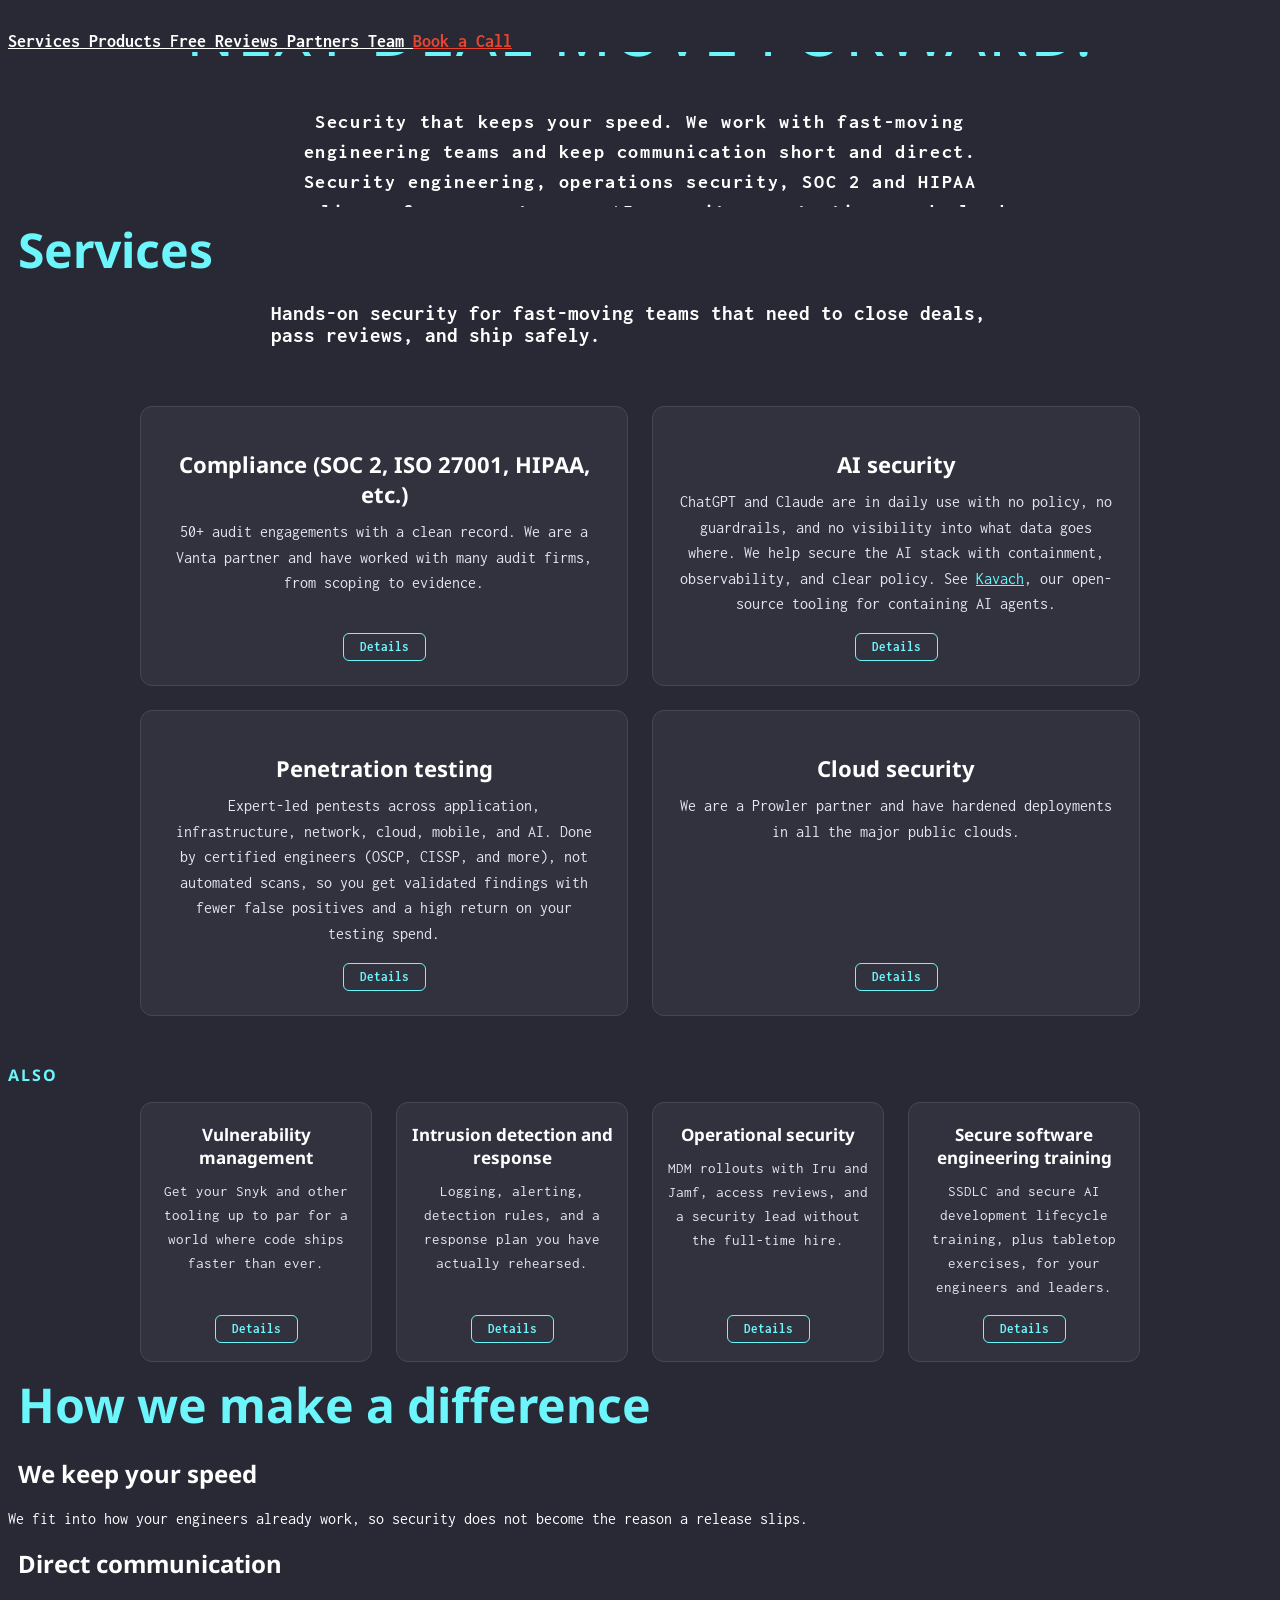
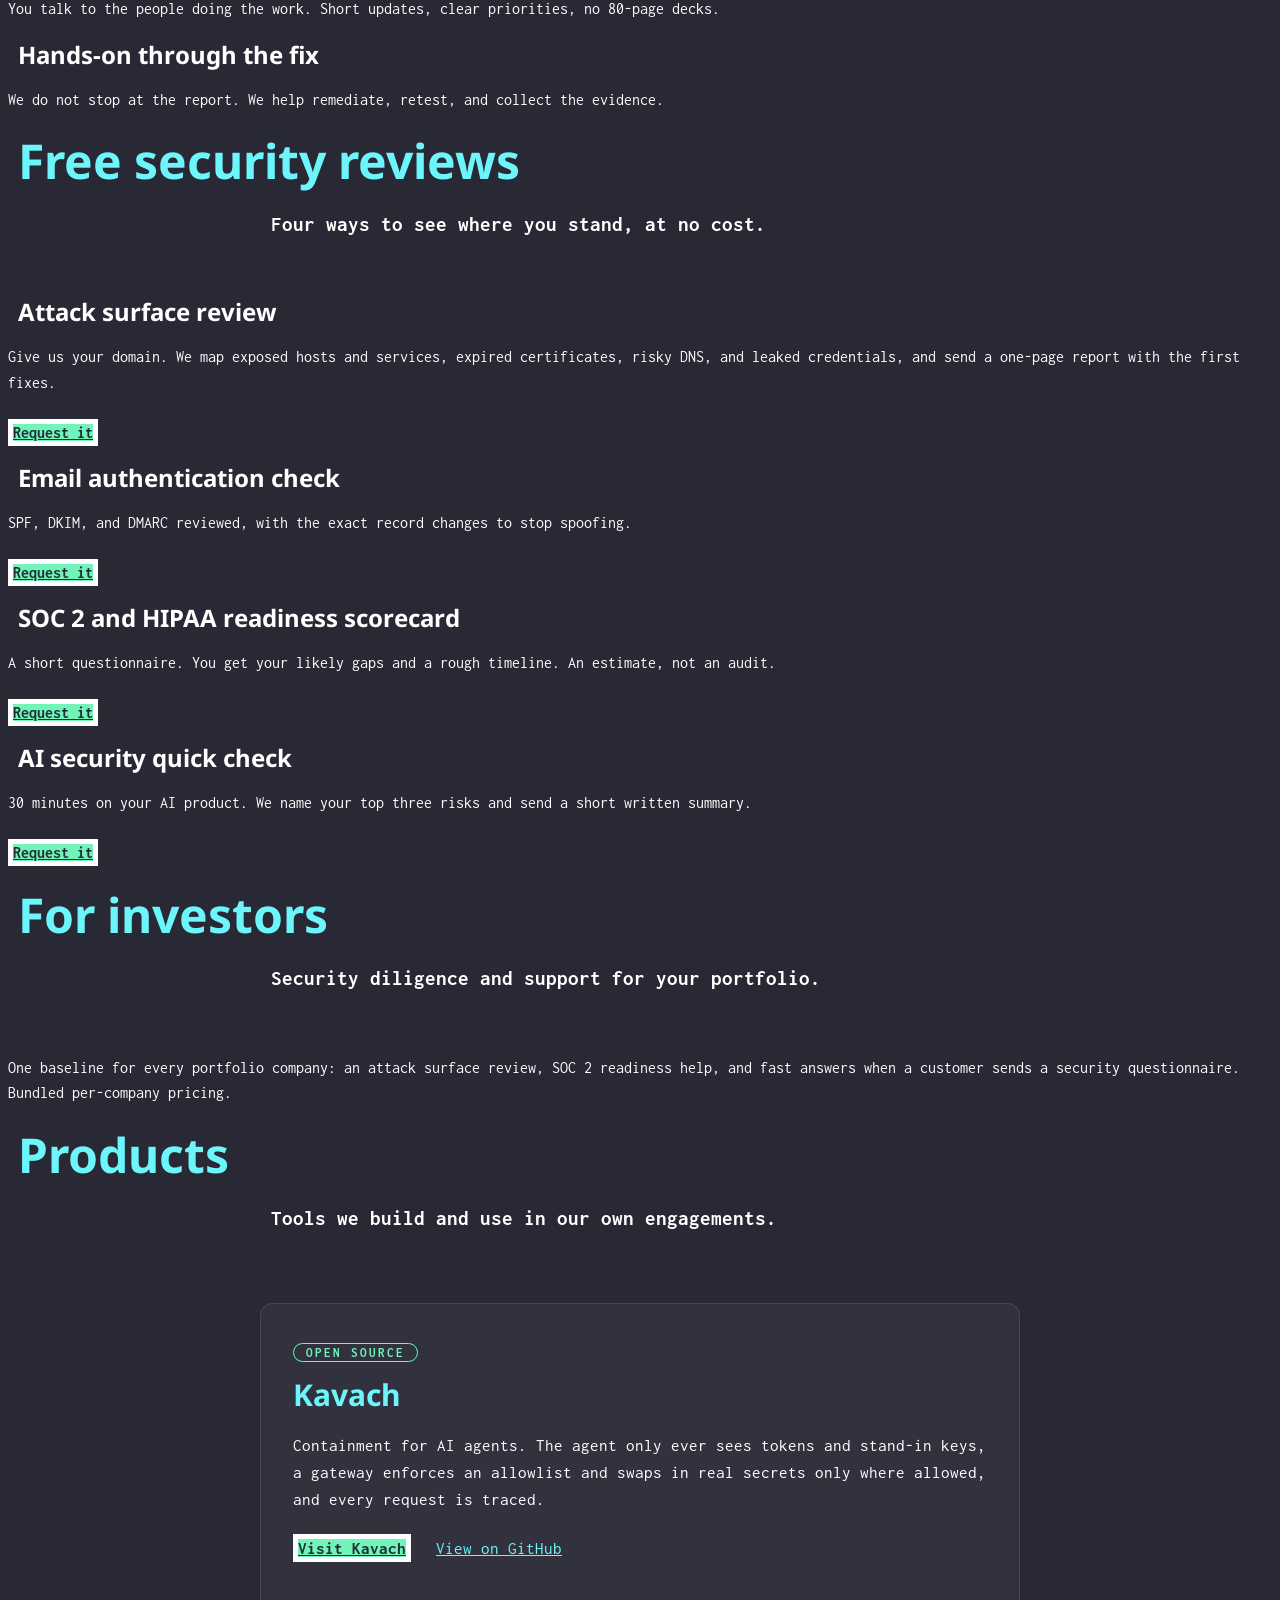
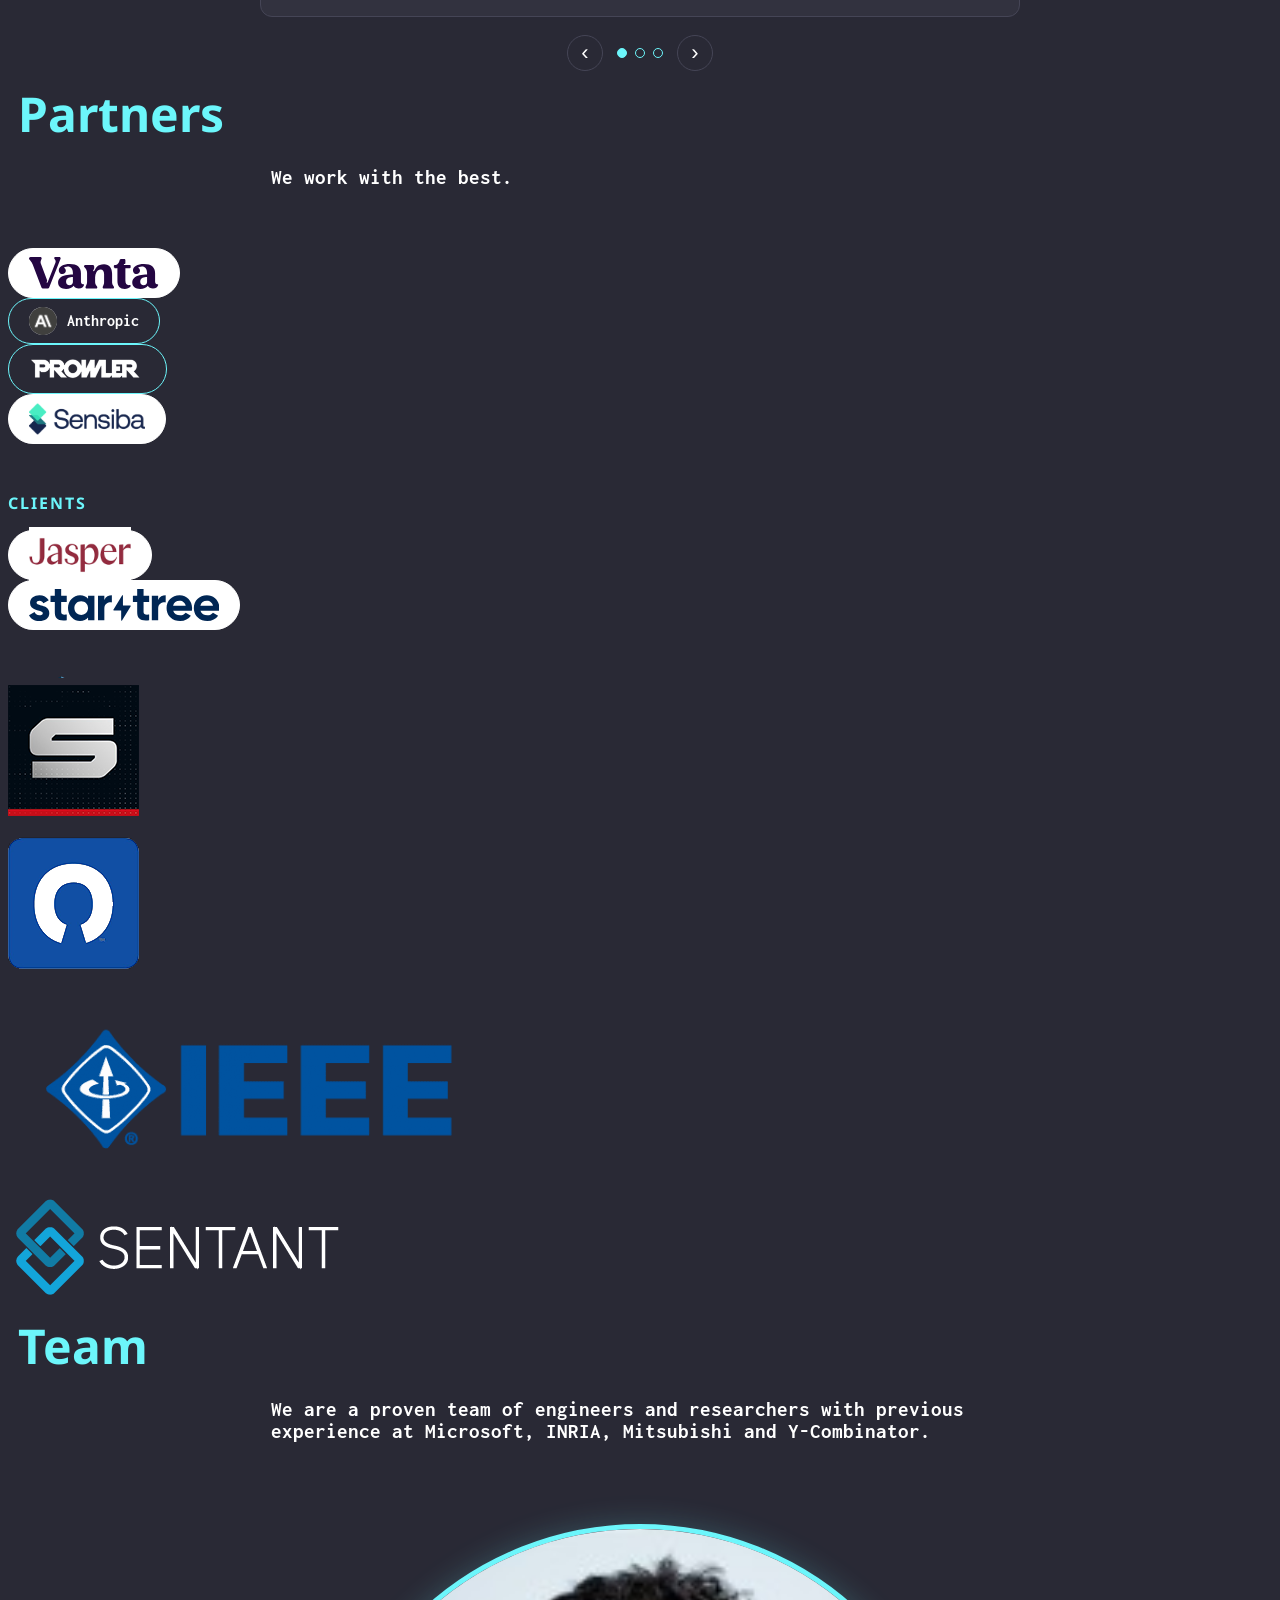
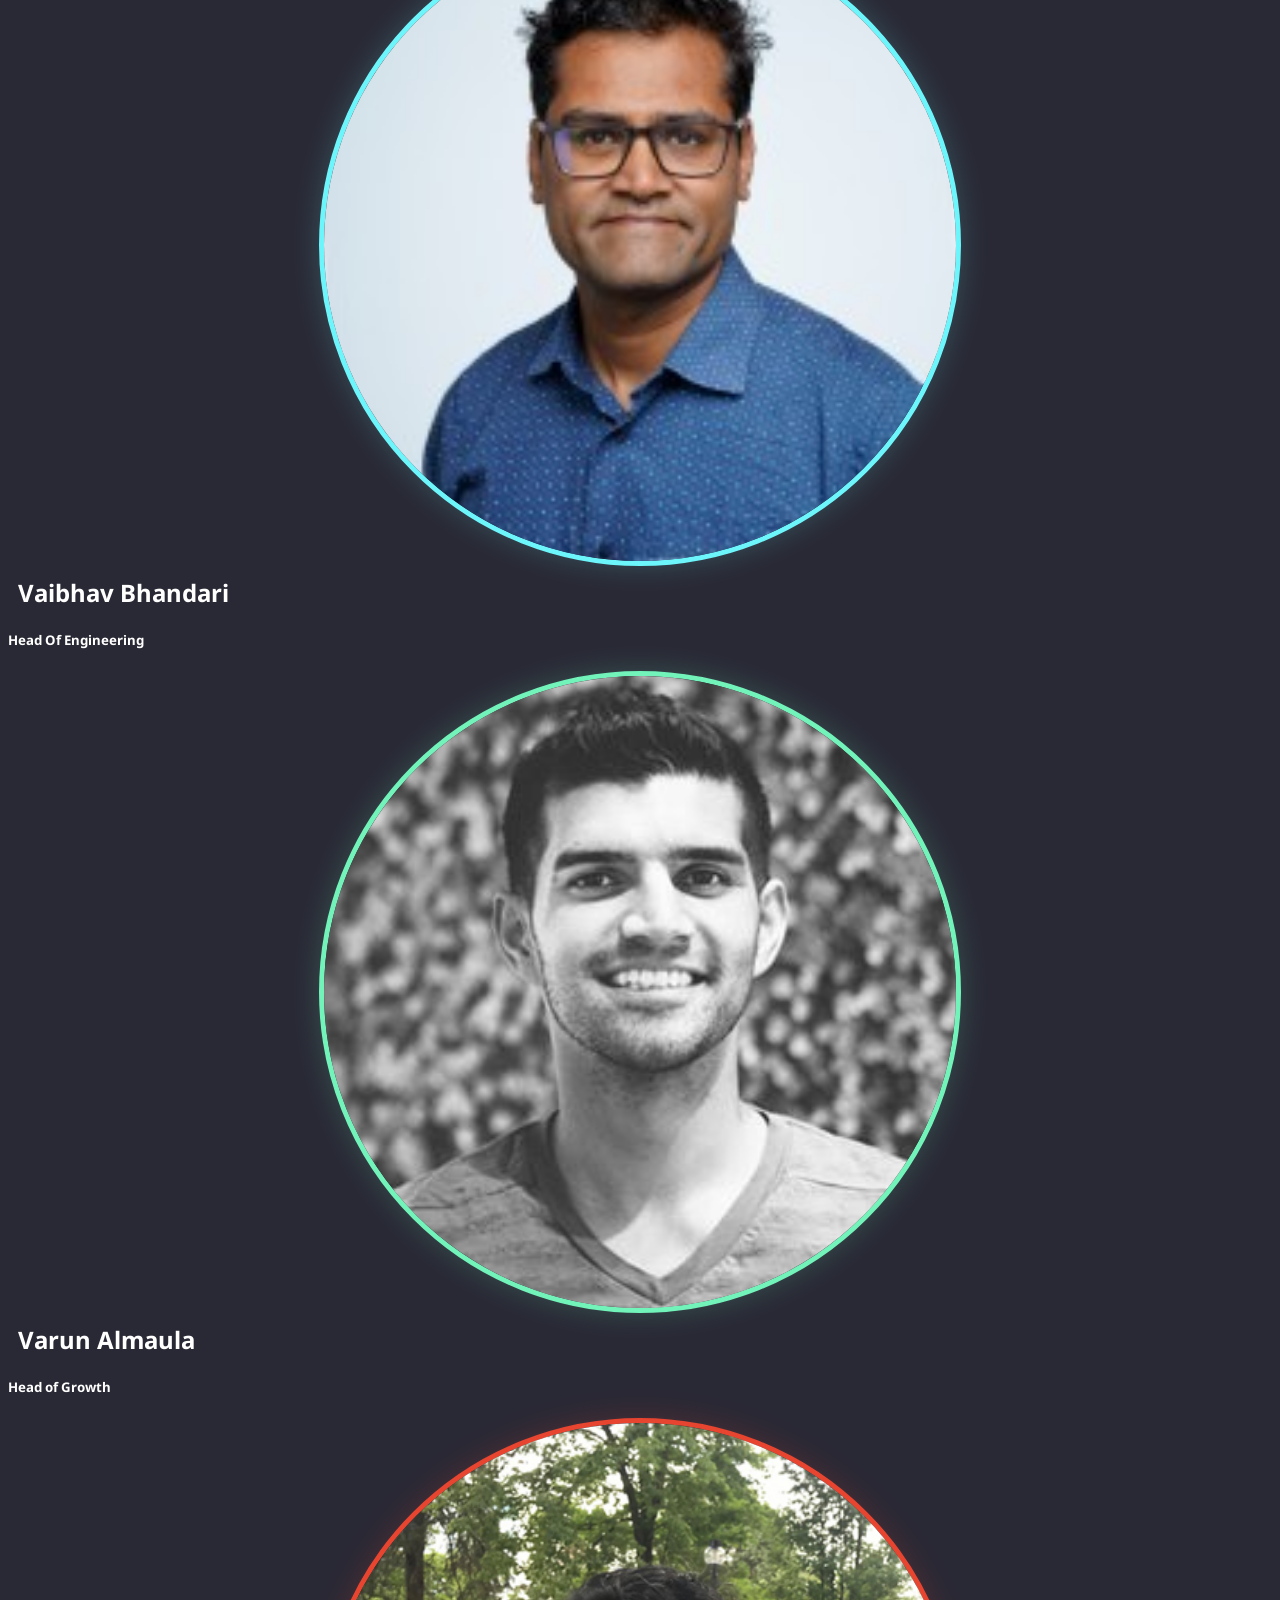
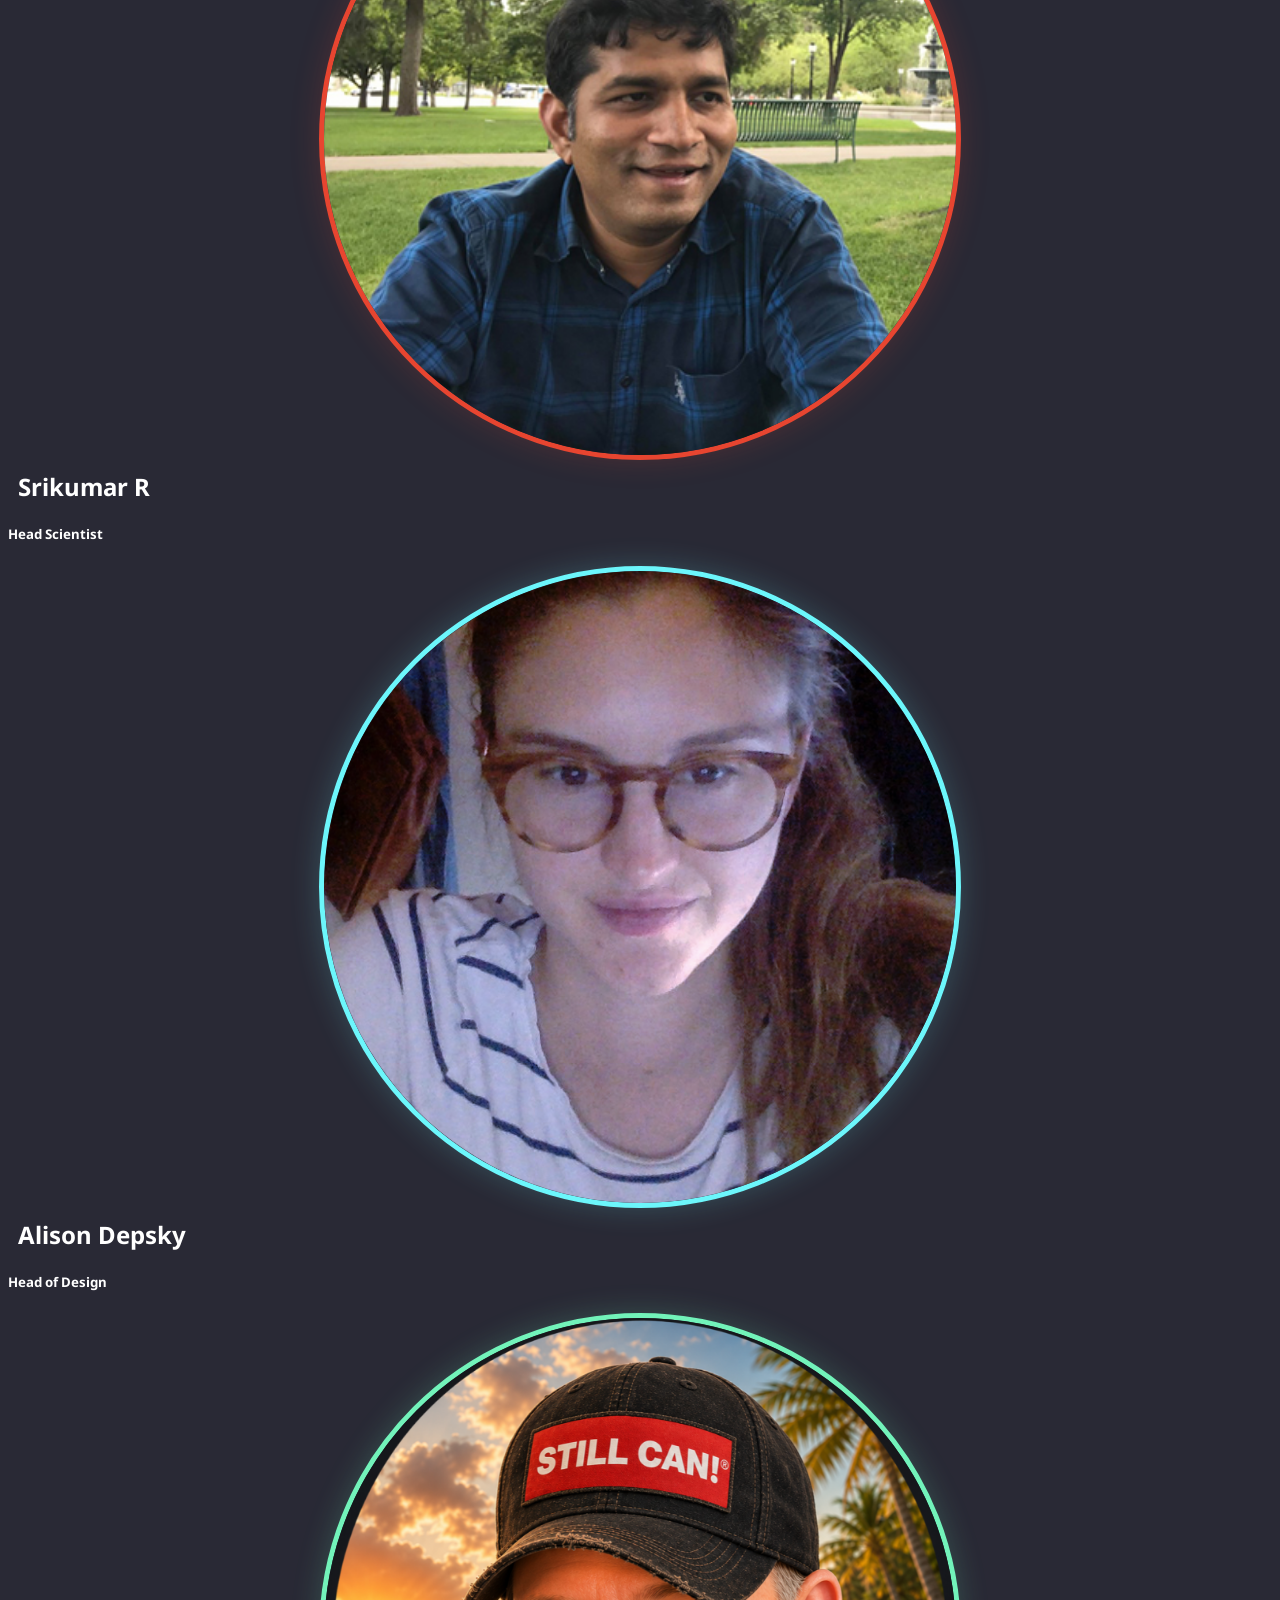
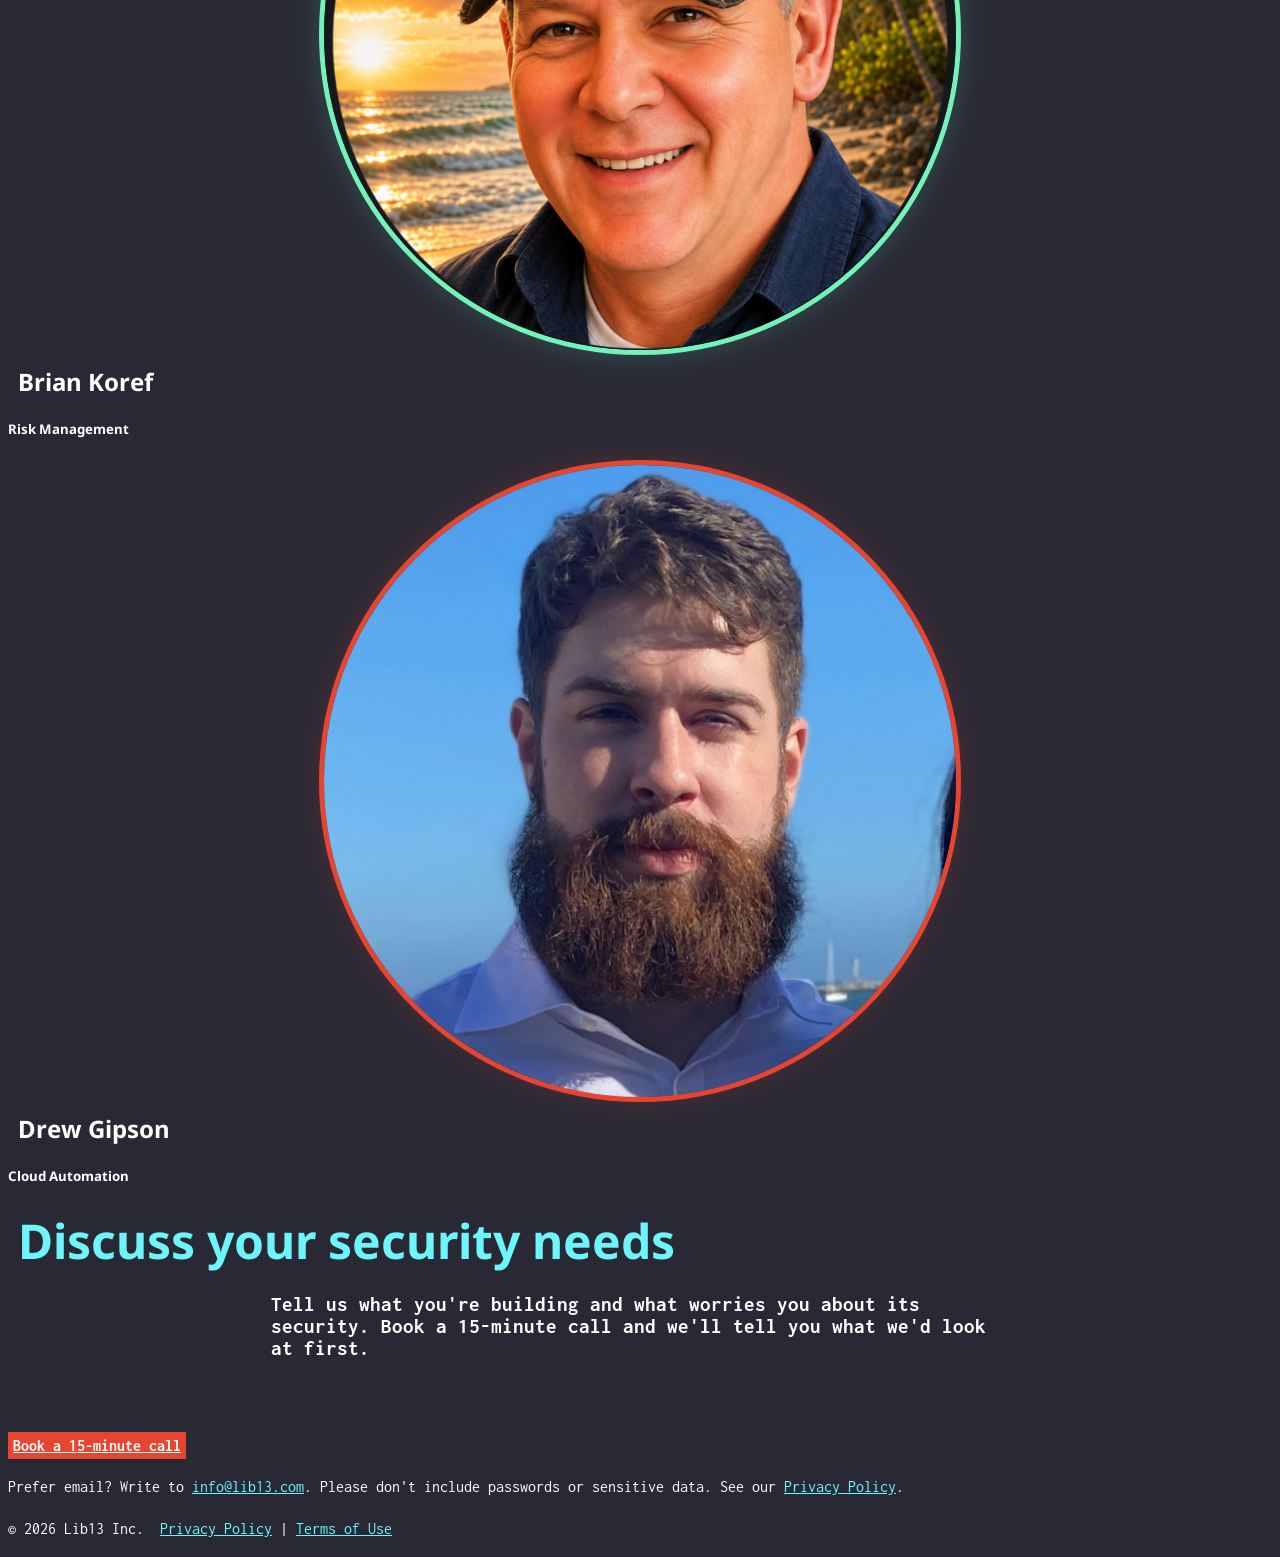
==== commit 6ceb562e: "Update Vaibhav's team photo Co-Authored-By: Claude Sonnet 5.5 <noreply@anthropic.com>" ====
--- a/index.html
+++ b/index.html
@@ -284,7 +284,7 @@
       <br>
 <div class="columns is-multiline">
   <div class="column is-one-third-desktop">
-    <img src="img/0.jpeg" alt="Vaibhav Bhandari" id="team" style="border: 5px solid #6CF6FB; box-shadow: 0px 0px 30px rgba(108, 246, 251, 0.2);">
+    <img src="img/vaibhav.png" alt="Vaibhav Bhandari" id="team" style="border: 5px solid #6CF6FB; box-shadow: 0px 0px 30px rgba(108, 246, 251, 0.2);">
     <h3>Vaibhav Bhandari</h3>
     <h5>Head Of Engineering</h5>
     <h3><a target="_blank" href="https://twitter.com/vaibhavb"><i class="fab fa-twitter-square"></i></a></h3>
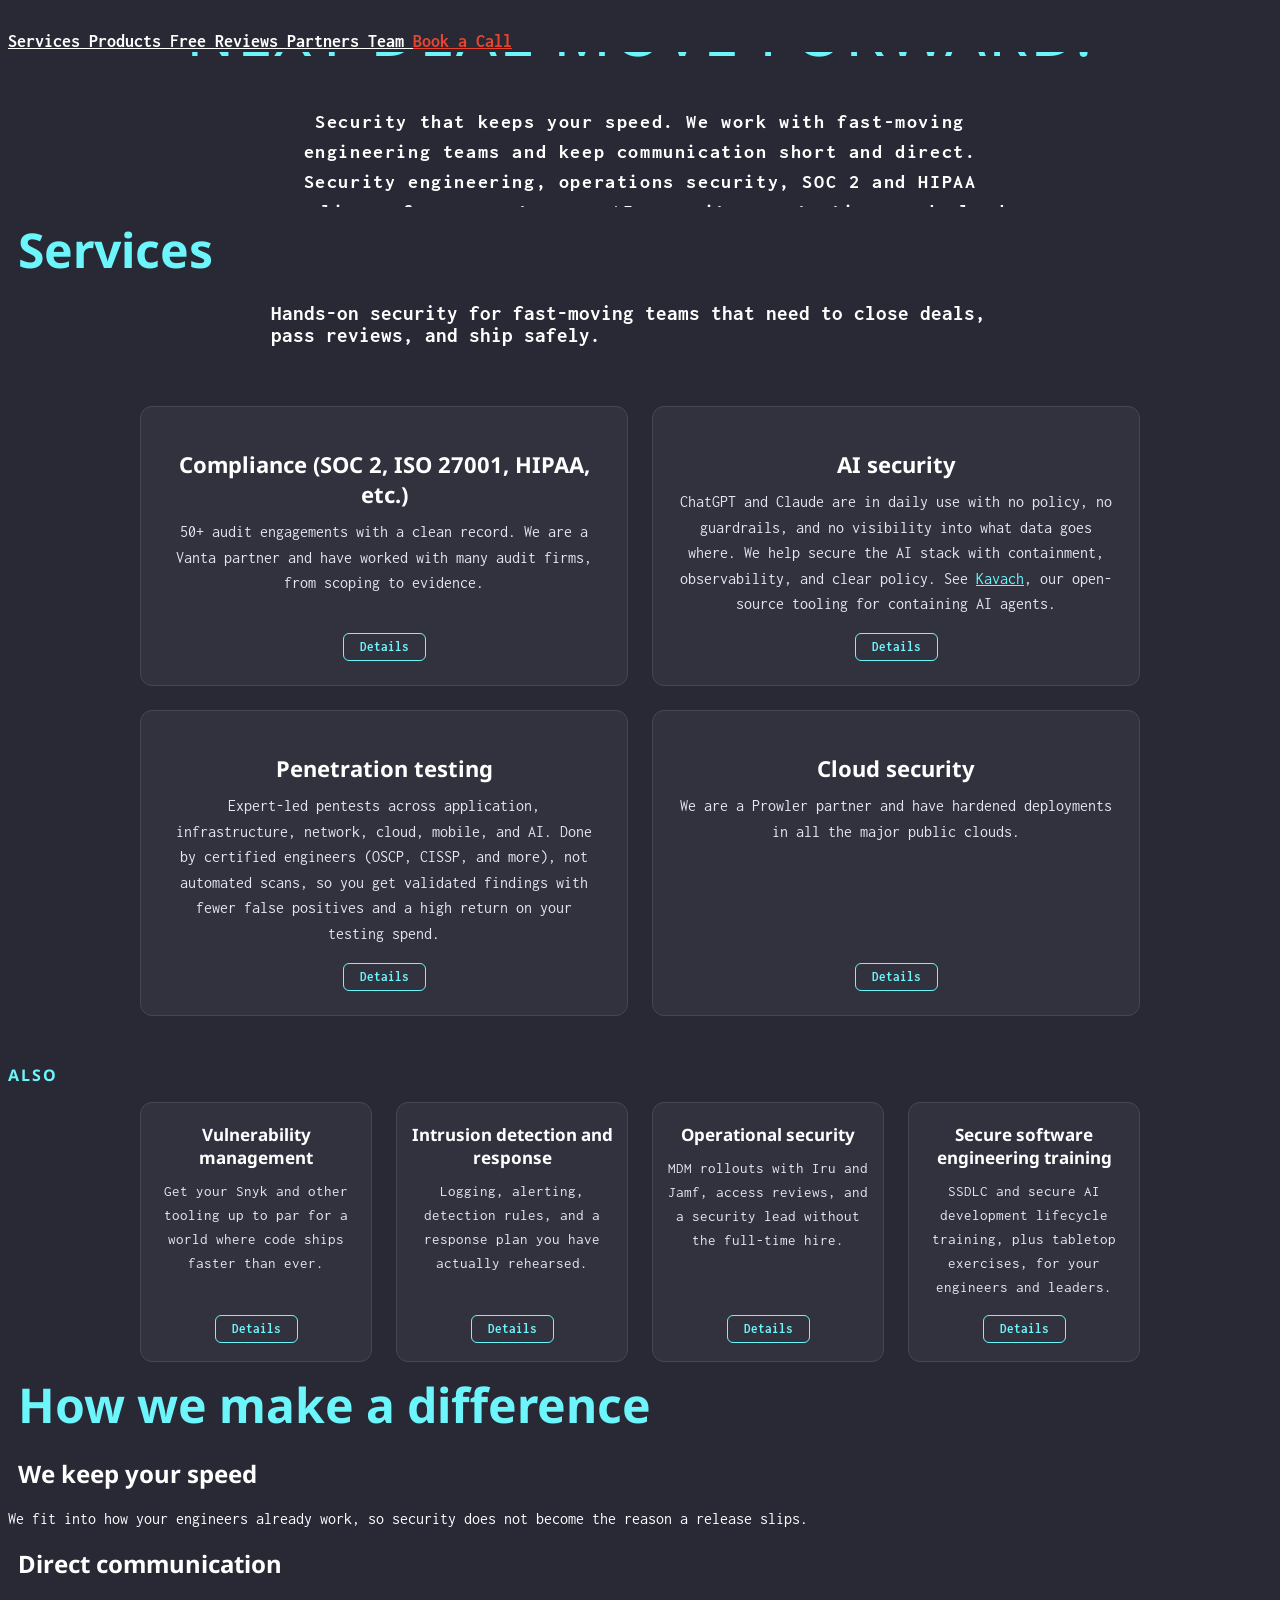
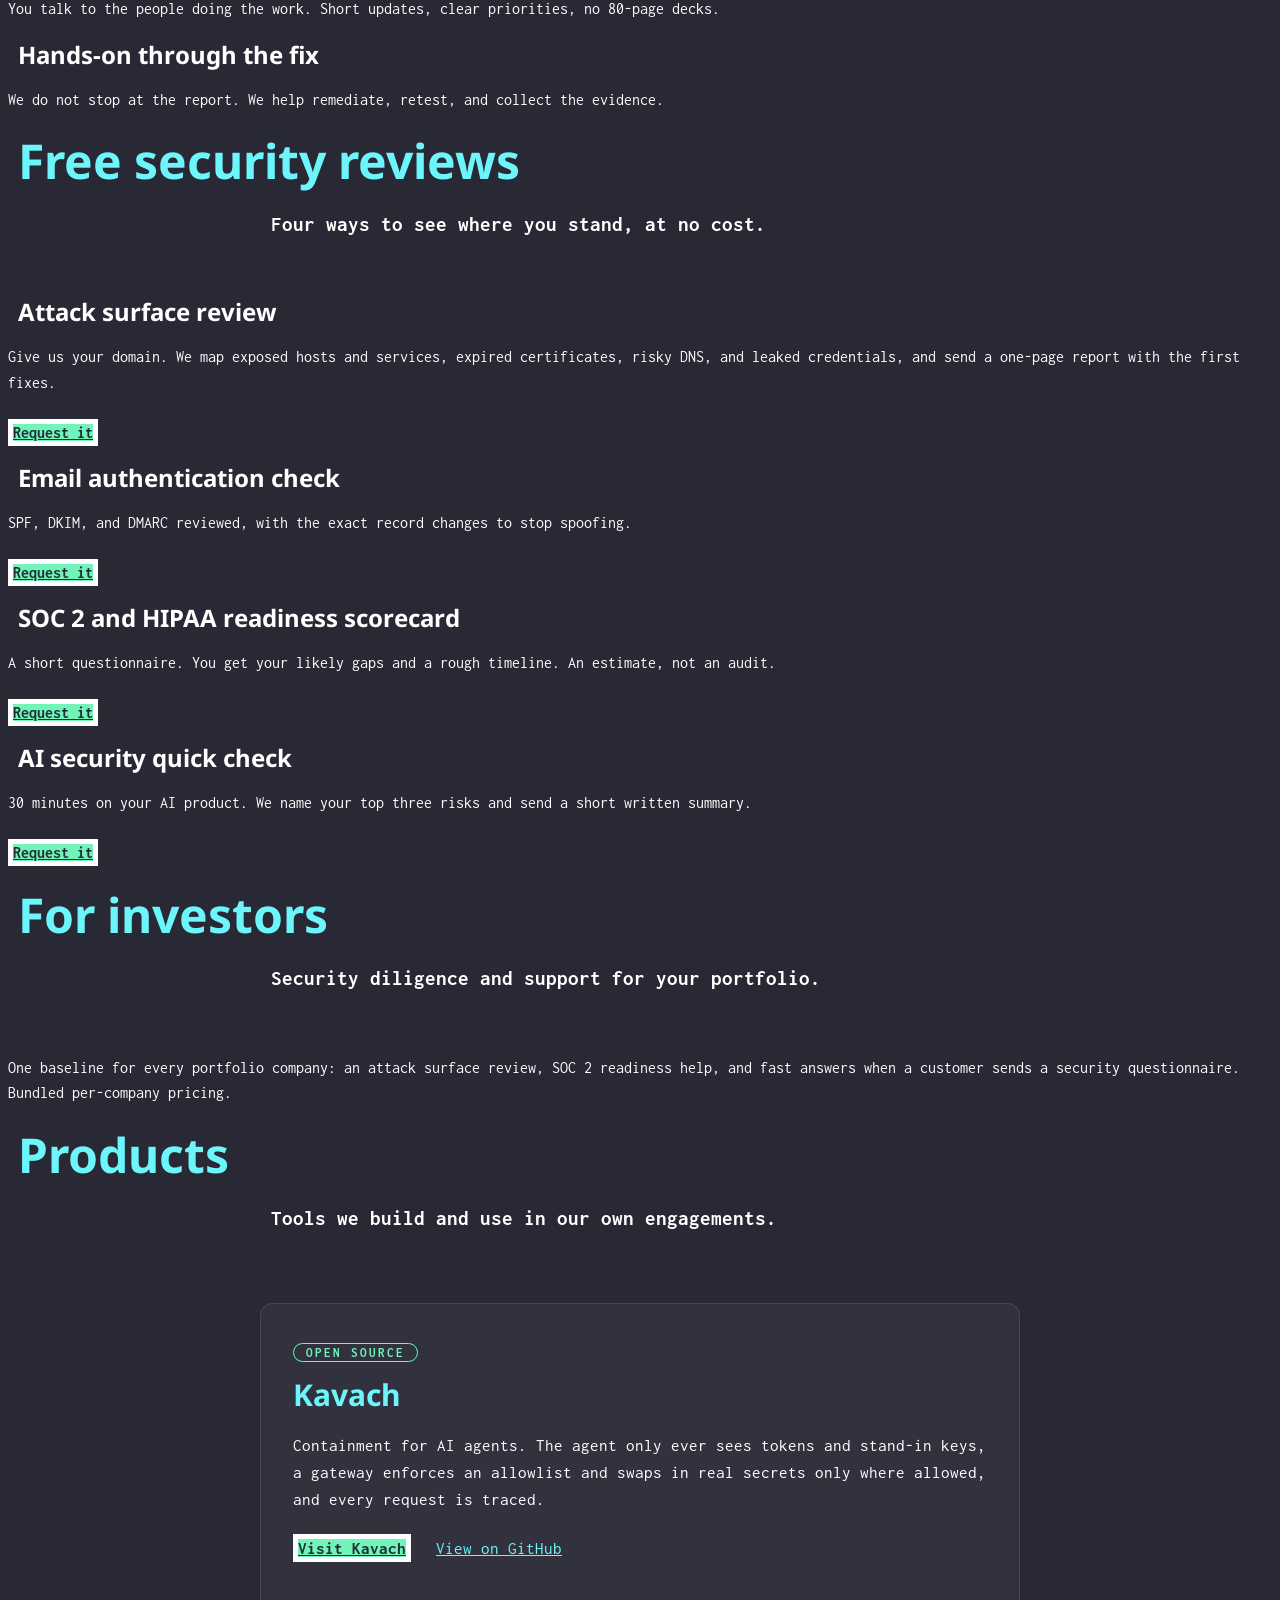
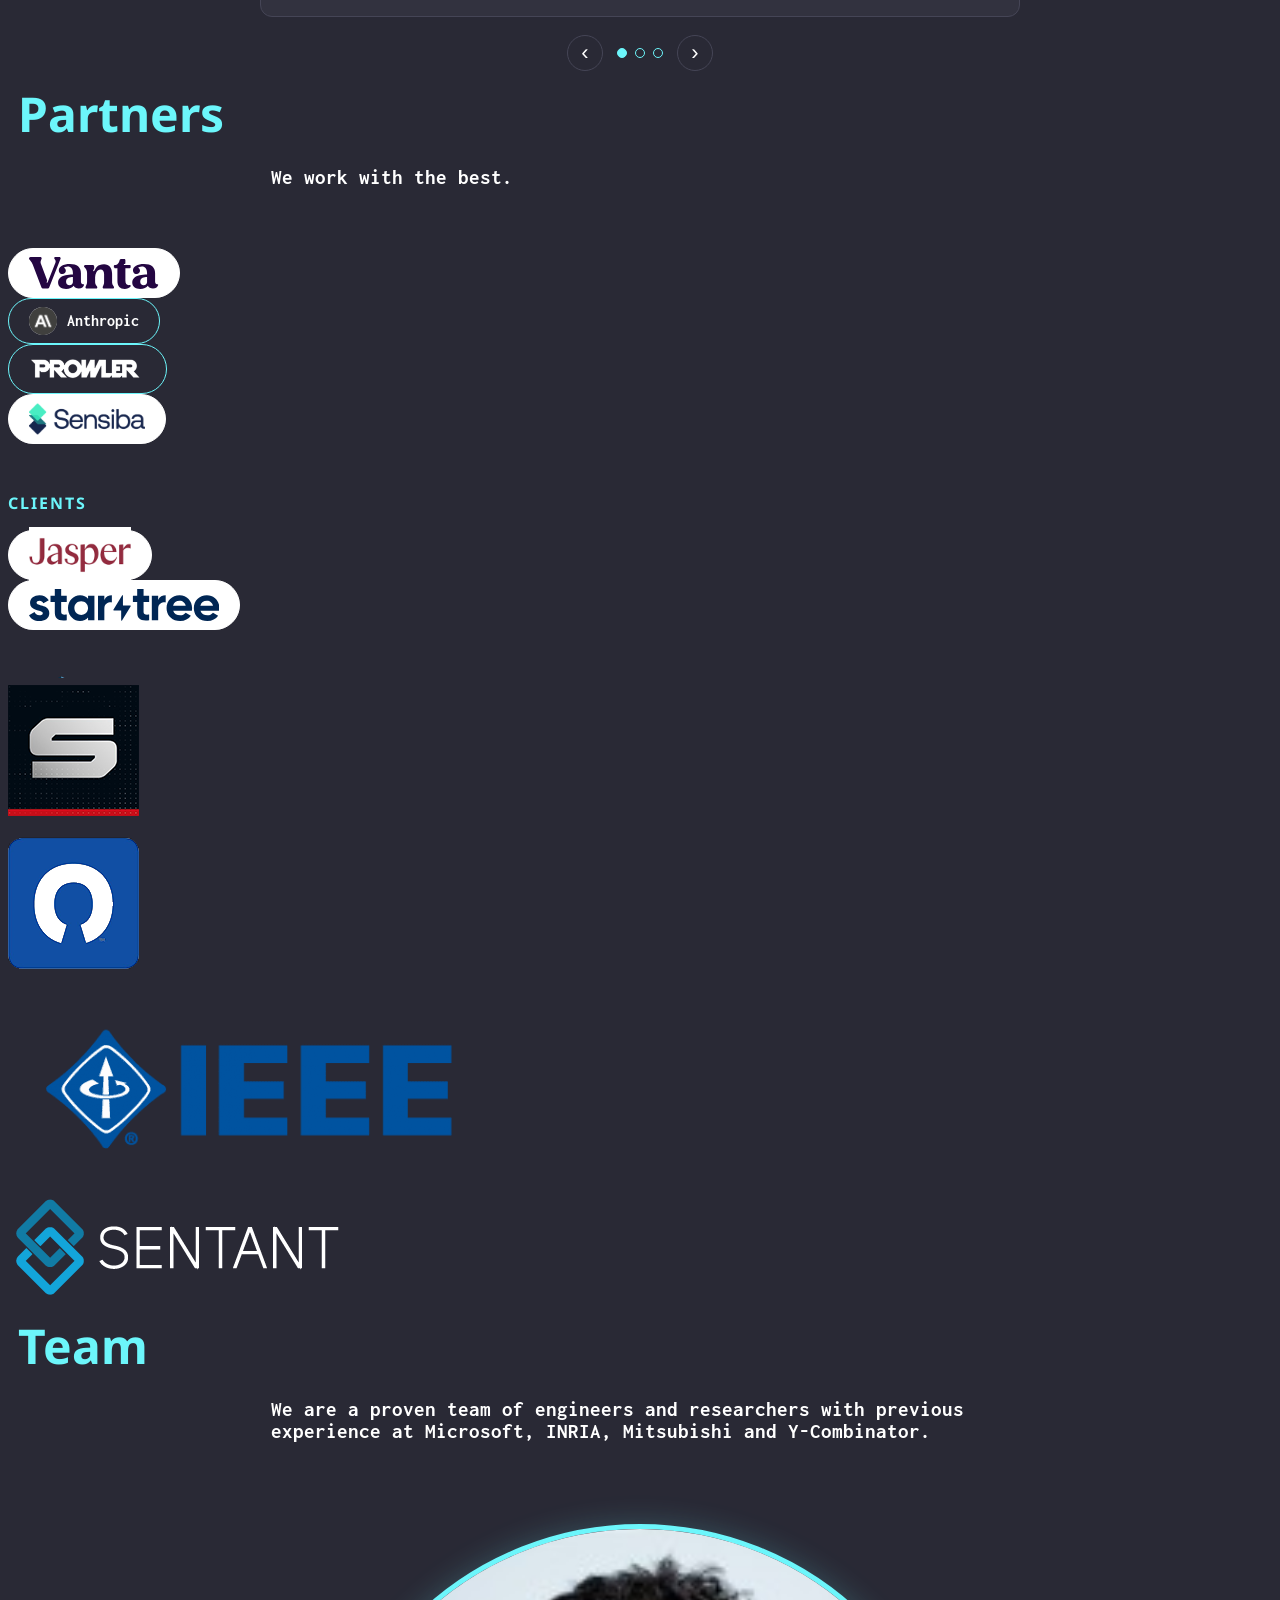
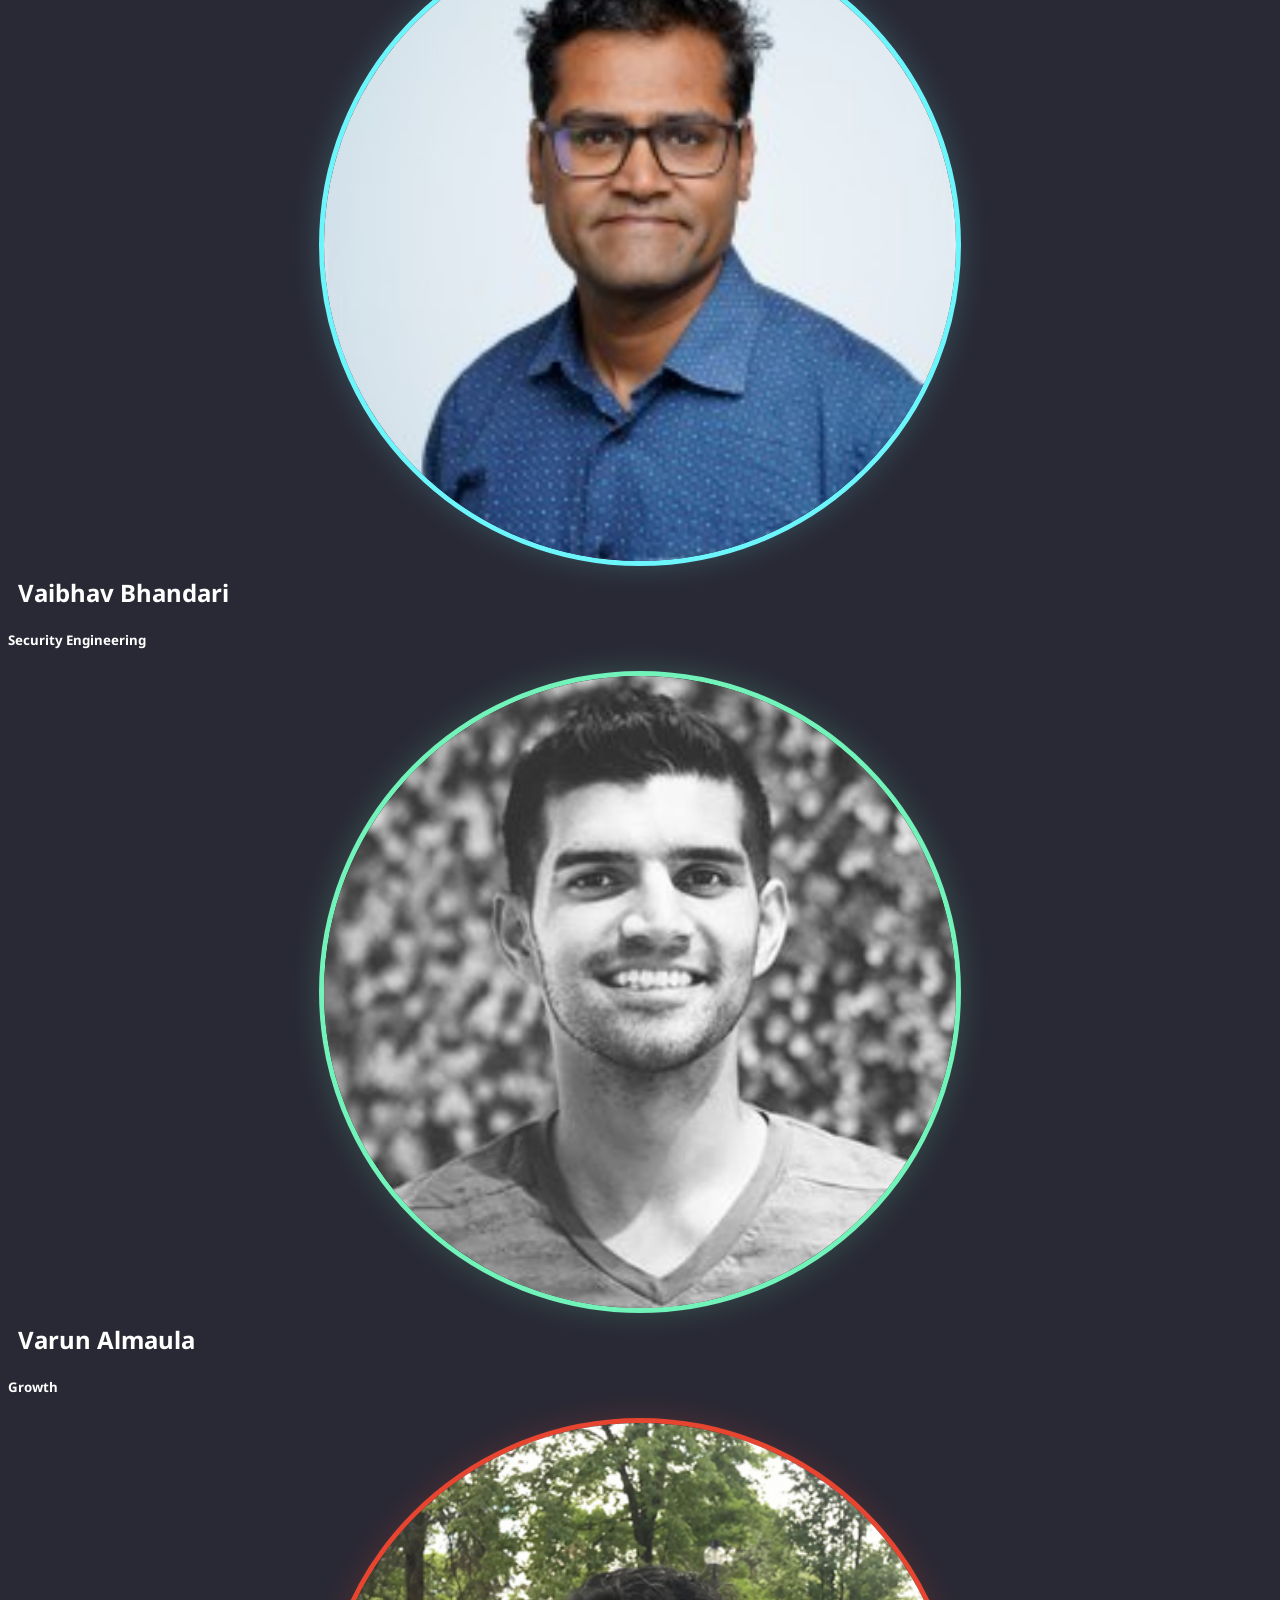
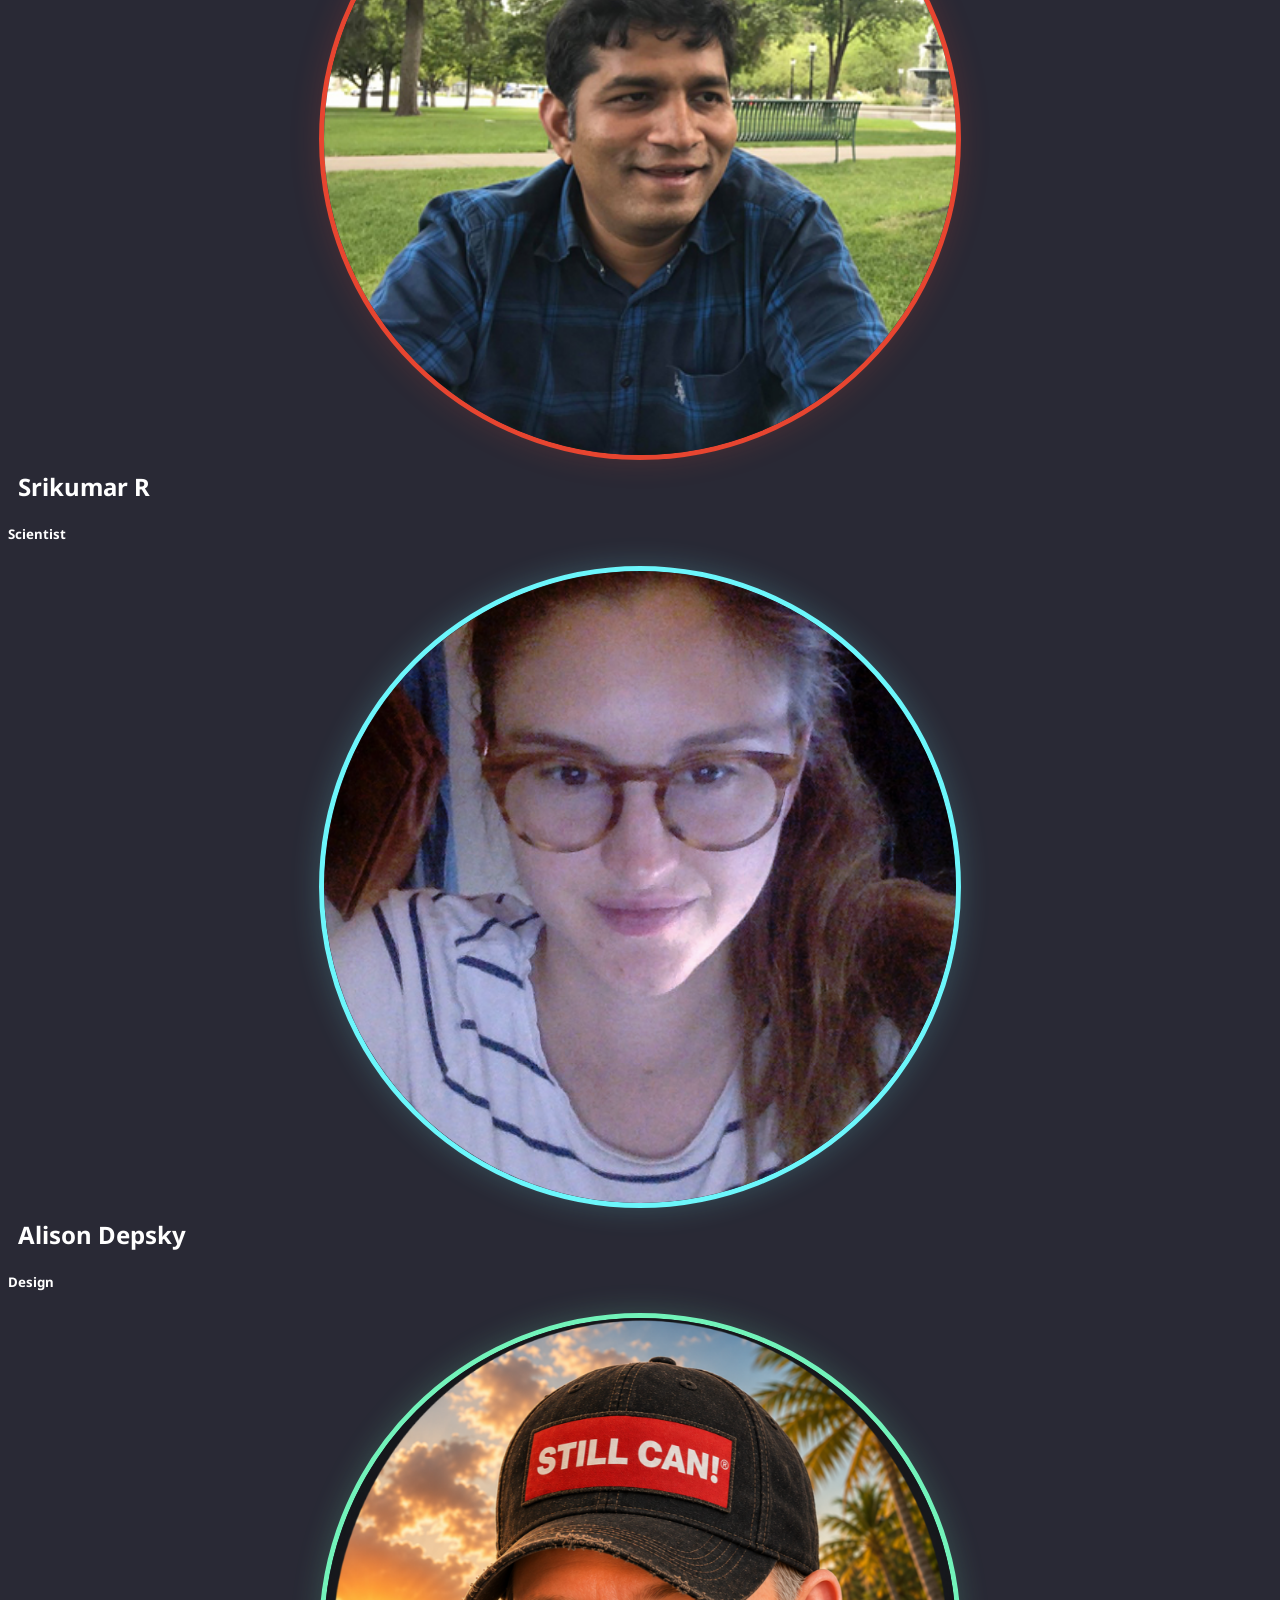
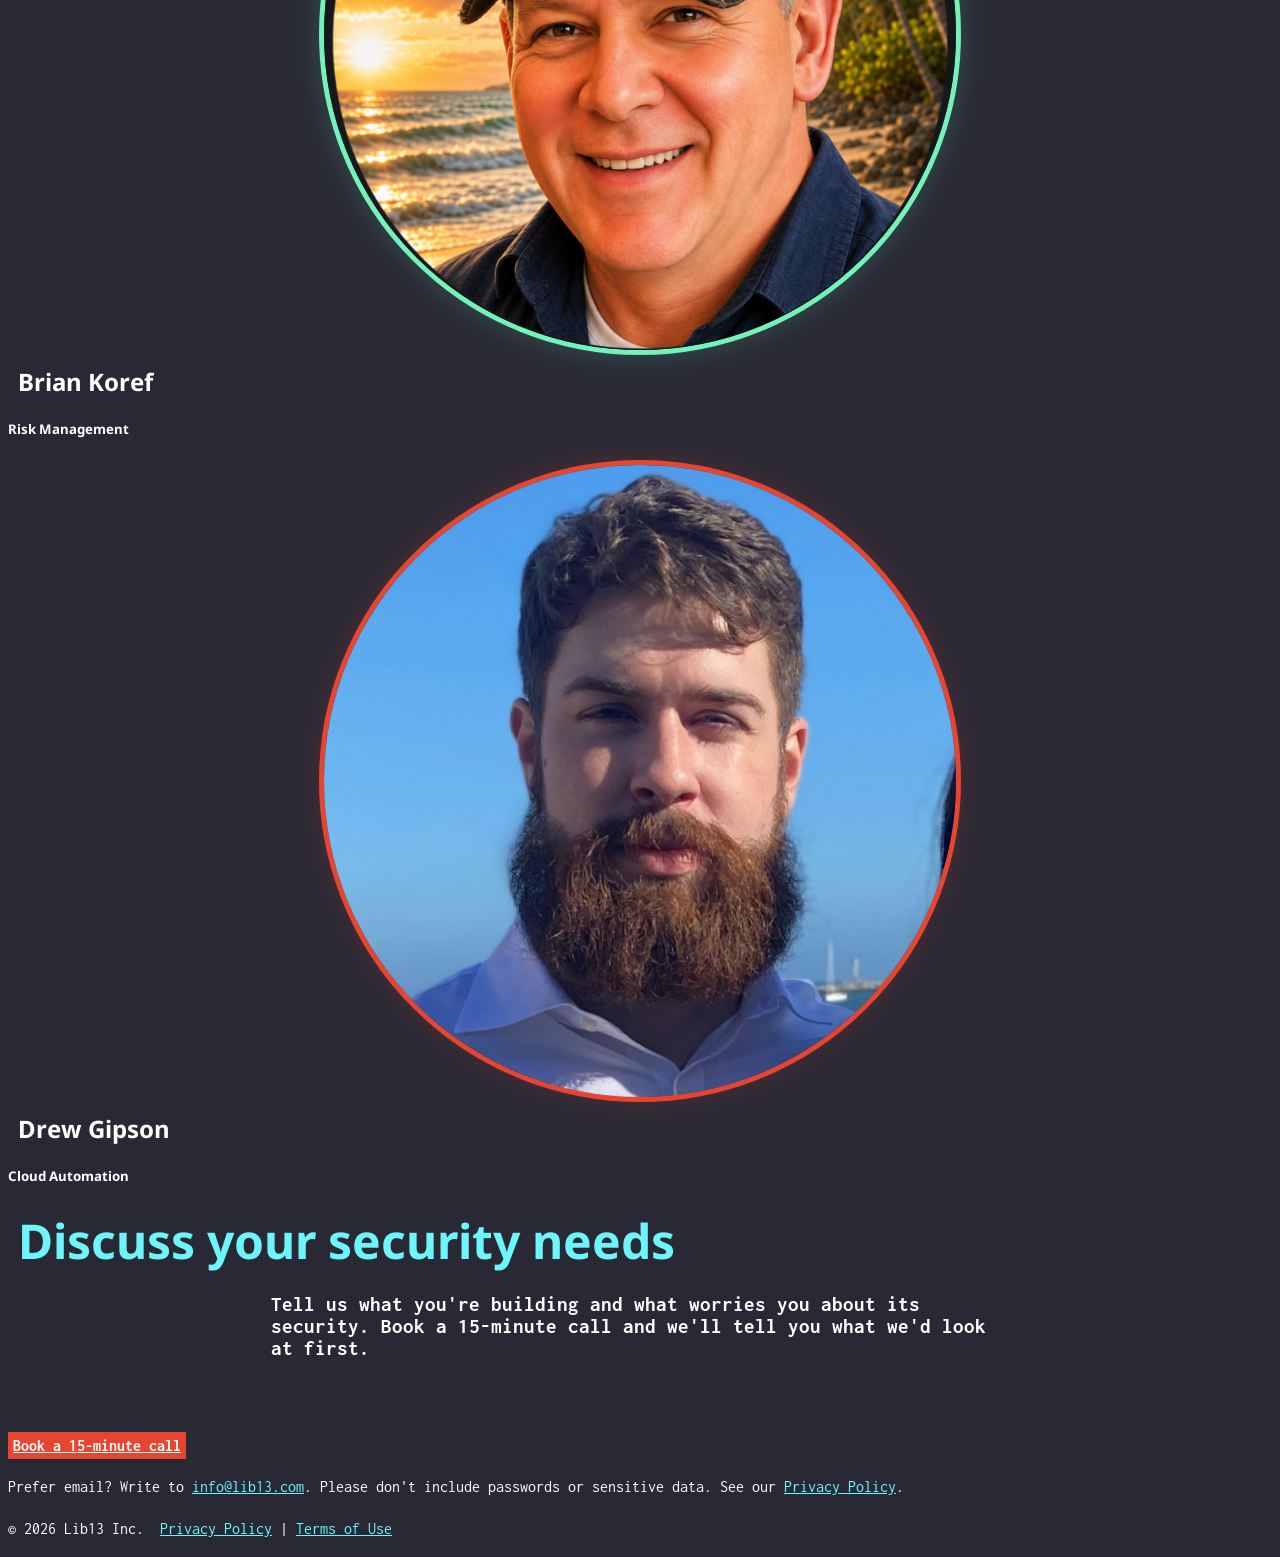
==== commit c03c346a: "Simplify team titles Security Engineering, Growth, Scientist and Design instead of "Head of ...".  C" ====
--- a/index.html
+++ b/index.html
@@ -12,7 +12,12 @@
 		<meta property="og:title" content="Lib13 | SOC 2, HIPAA, AI Security &amp; Pentesting" />
 		<meta property="og:description" content="Hands-on SOC 2 readiness and implementation, HIPAA security programs, AI security reviews, and penetration testing for startups and growing tech teams." />
 		<meta property="og:url" content="https://www.lib13.com/" />
-		<meta name="twitter:card" content="summary" />
+		<meta property="og:image" content="https://www.lib13.com/img/og-image.png" />
+		<meta property="og:image:width" content="1200" />
+		<meta property="og:image:height" content="630" />
+		<meta property="og:image:alt" content="Lib13: security that helps your next deal move forward" />
+		<meta name="twitter:card" content="summary_large_image" />
+		<meta name="twitter:image" content="https://www.lib13.com/img/og-image.png" />
 		<link rel="shortcut icon" href="../favicon.ico">
 
 		<link rel="stylesheet" href="https://cdnjs.cloudflare.com/ajax/libs/bulma/0.7.1/css/bulma.min.css">
@@ -286,25 +291,25 @@
   <div class="column is-one-third-desktop">
     <img src="img/vaibhav.png" alt="Vaibhav Bhandari" id="team" style="border: 5px solid #6CF6FB; box-shadow: 0px 0px 30px rgba(108, 246, 251, 0.2);">
     <h3>Vaibhav Bhandari</h3>
-    <h5>Head Of Engineering</h5>
+    <h5>Security Engineering</h5>
     <h3><a target="_blank" href="https://twitter.com/vaibhavb"><i class="fab fa-twitter-square"></i></a></h3>
   </div>
   <div class="column is-one-third-desktop">
     <img src="img/varun.jpg" alt="Varun Almaula" id="team" style="border: 5px solid #72F3BA; box-shadow: 0px 0px 30px rgba(114, 243, 186, 0.2);">
     <h3>Varun Almaula</h3>
-    <h5>Head of Growth</h5>
+    <h5>Growth</h5>
     <h3><a target="_blank" href="https://twitter.com/varun_almaula"><i class="fab fa-twitter-square"></i></a></h3>
   </div>
   <div class="column is-one-third-desktop">
     <img src="img/1.jpg" alt="Srikumar R" id="team" style="border: 5px solid #E74530; box-shadow: 0px 0px 30px rgba(231, 69, 48, 0.2);">
     <h3>Srikumar R</h3>
-    <h5>Head Scientist</h5>
+    <h5>Scientist</h5>
     <h3><a target="_blank" href="https://twitter.com/"><i class="fab fa-twitter-square"></i></a></h3>
   </div>
   <div class="column is-one-third-desktop">
     <img src="img/ali.png" alt="Alison Depsky" id="team" style="border: 5px solid #6CF6FB; box-shadow: 0px 0px 30px rgba(108, 246, 251, 0.2);">
     <h3>Alison Depsky</h3>
-    <h5>Head of Design</h5>
+    <h5>Design</h5>
     <h3><a target="_blank" href="https://twitter.com/alidepsky"><i class="fab fa-twitter-square"></i></a></h3>
   </div>
   <div class="column is-one-third-desktop">
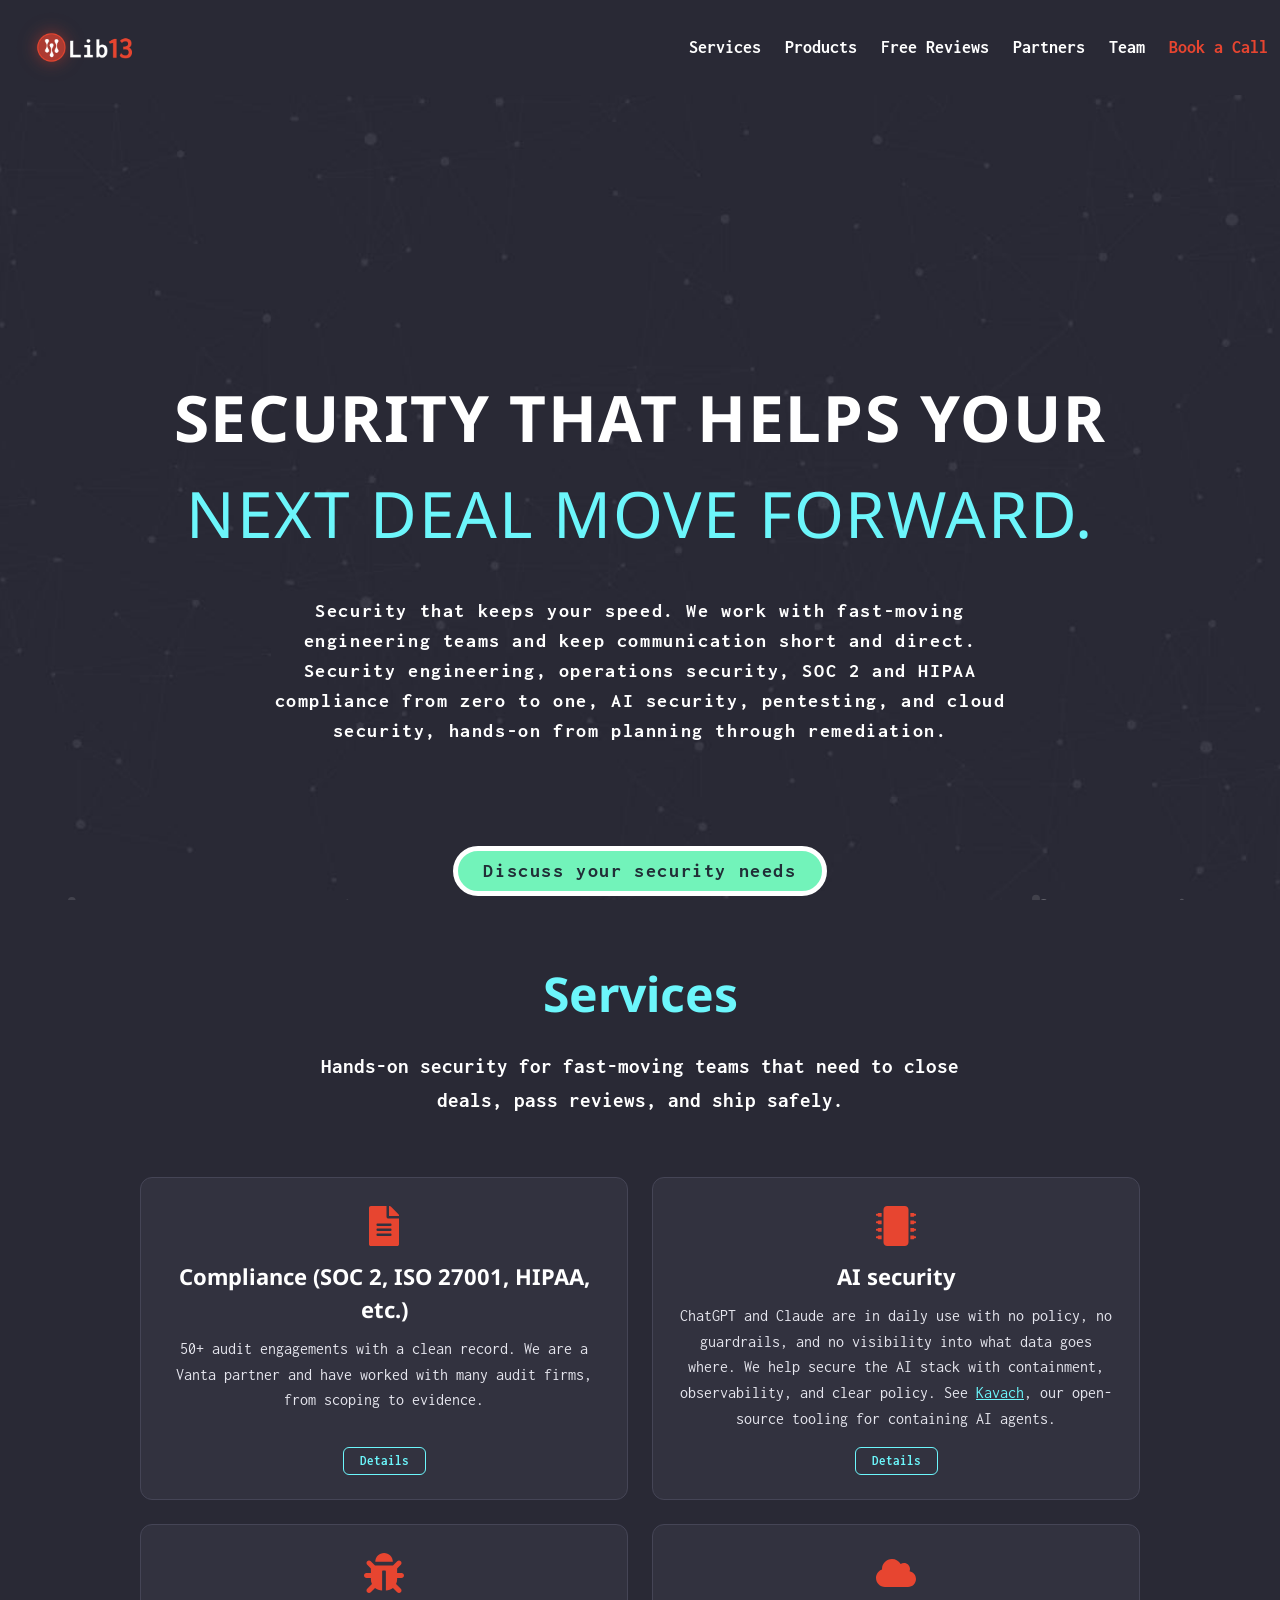
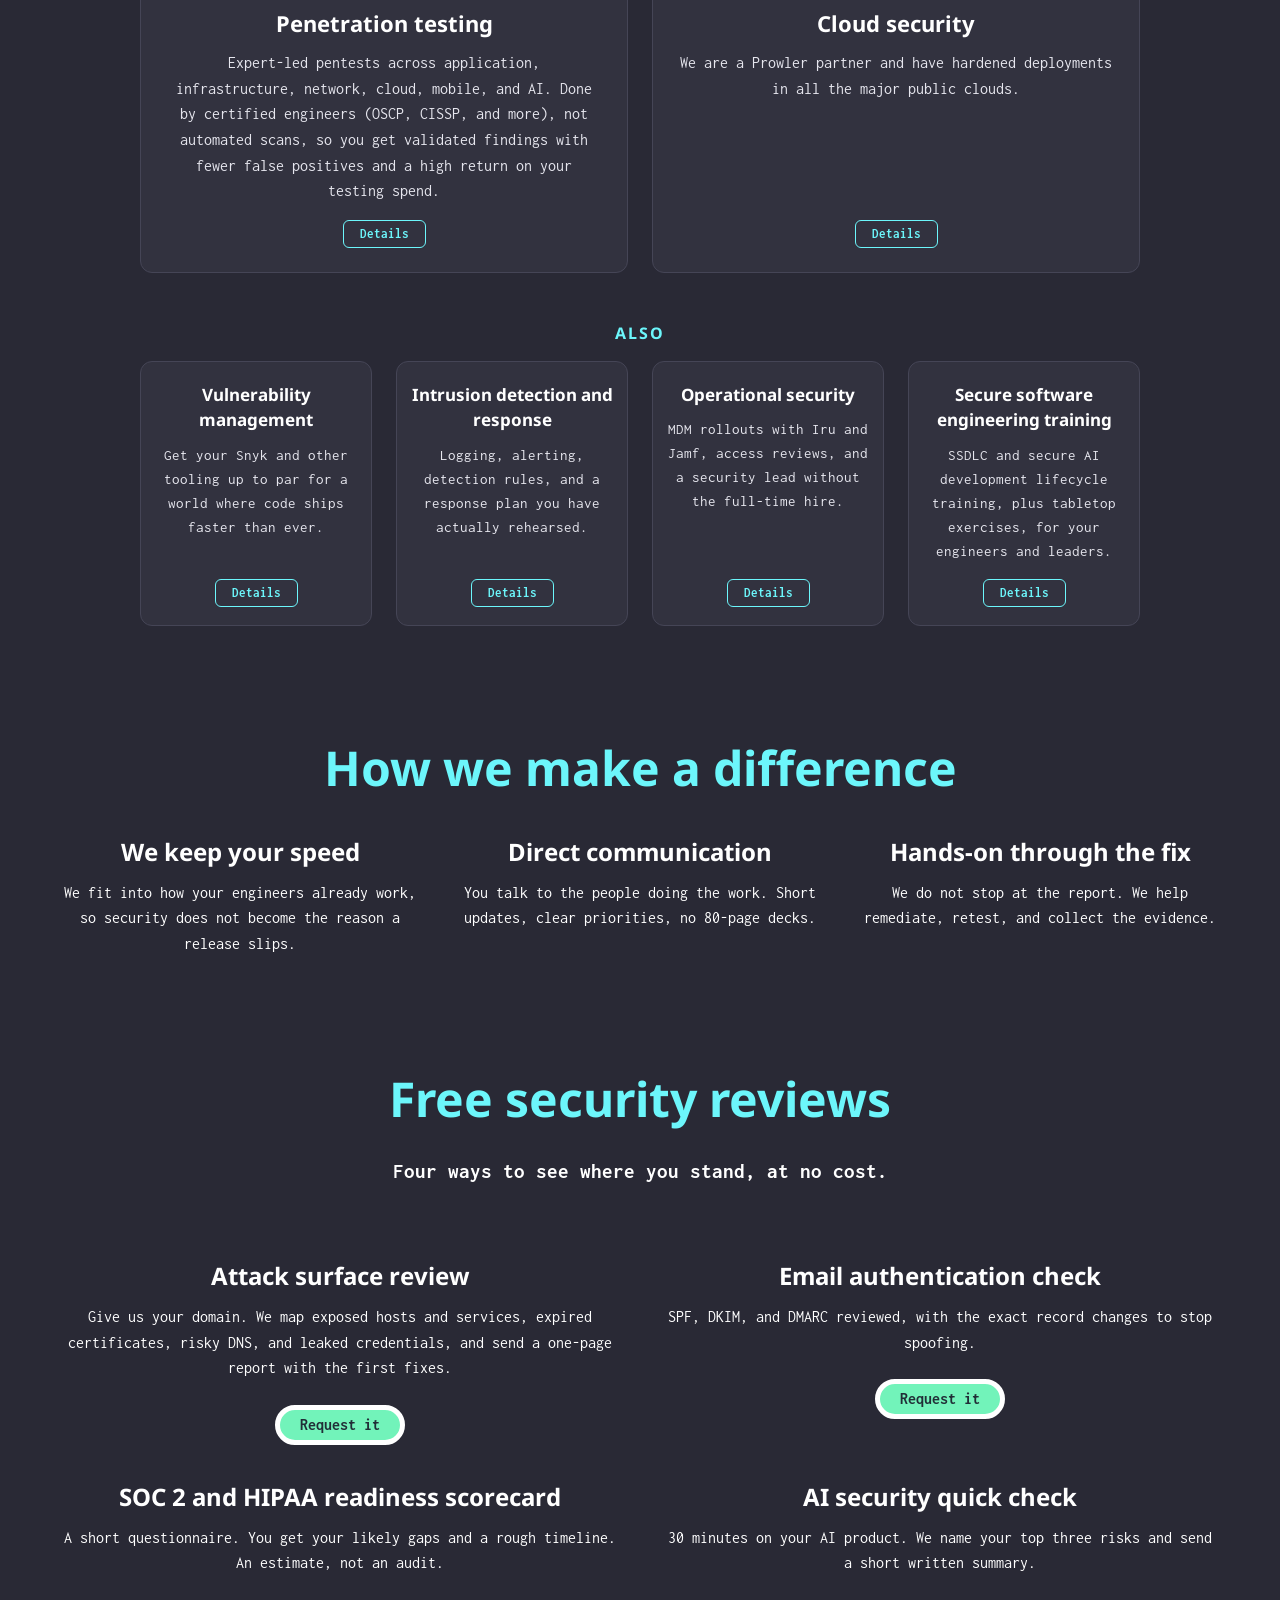
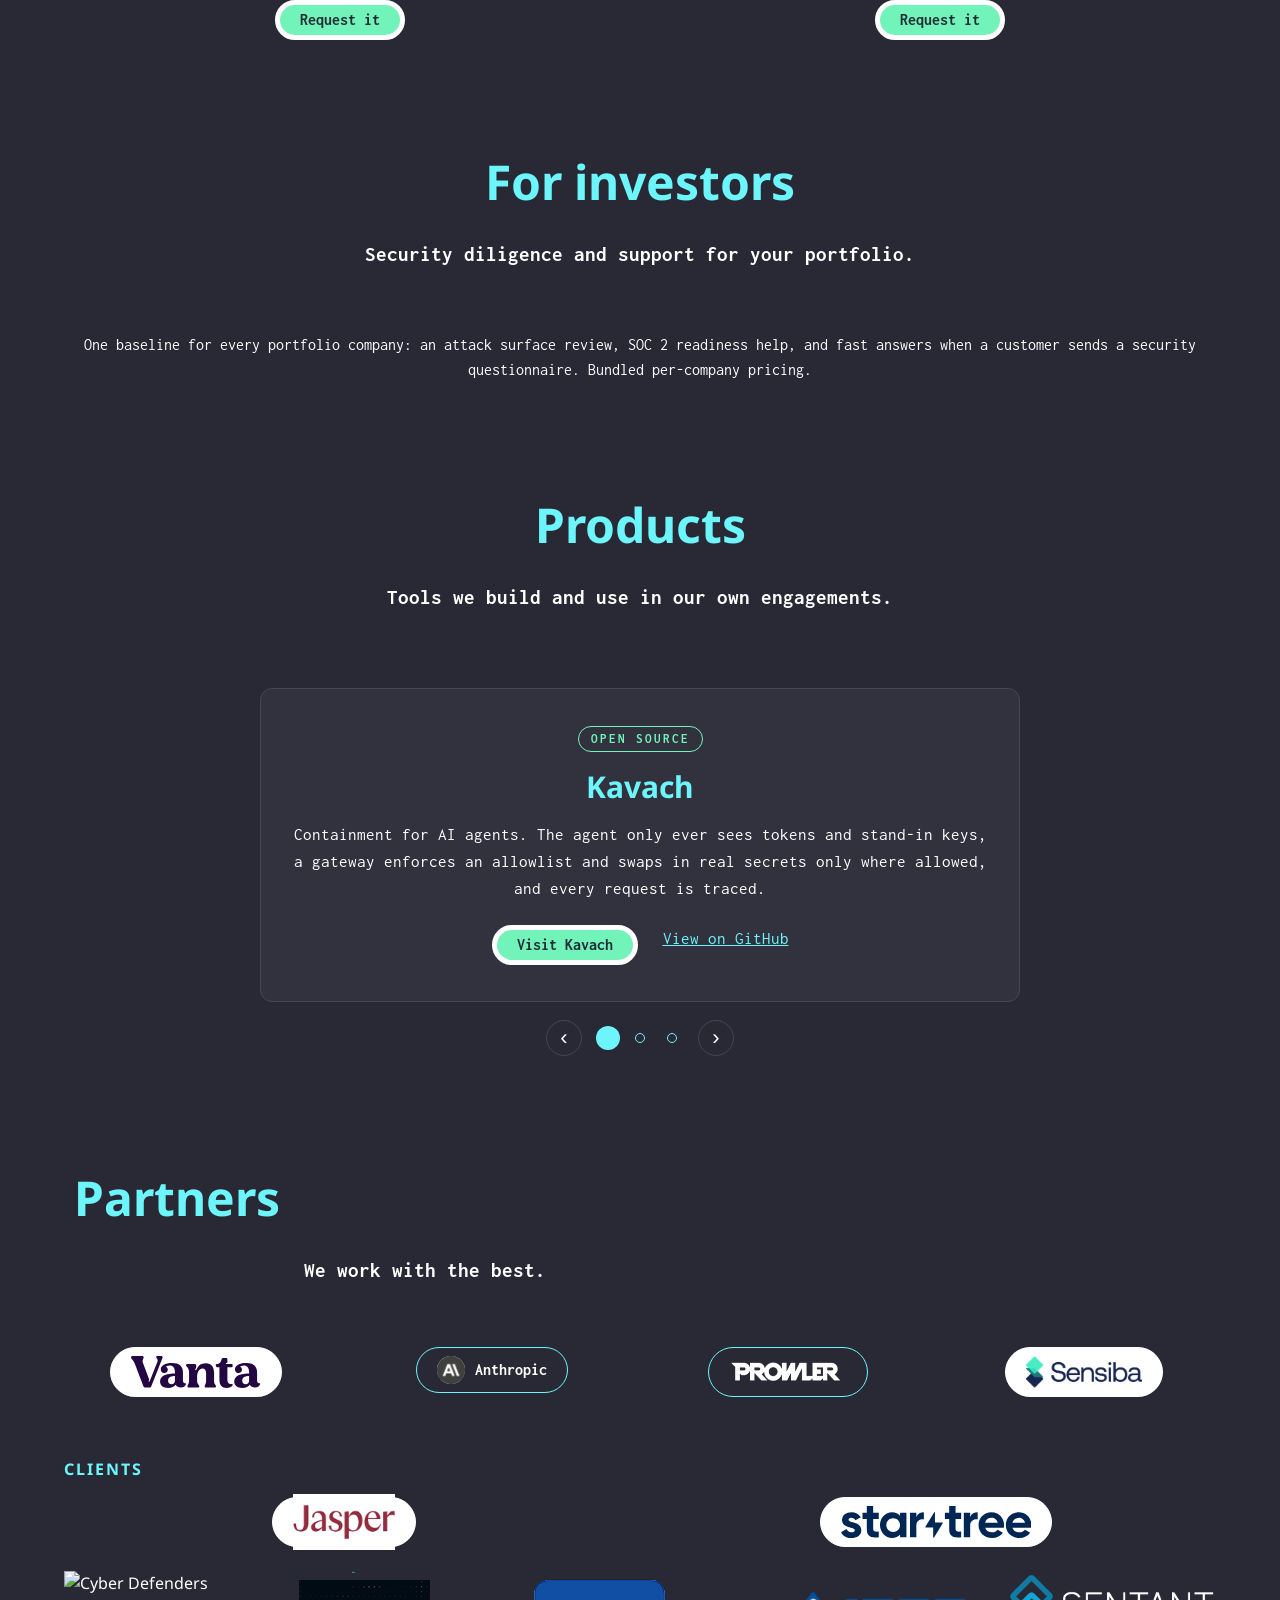
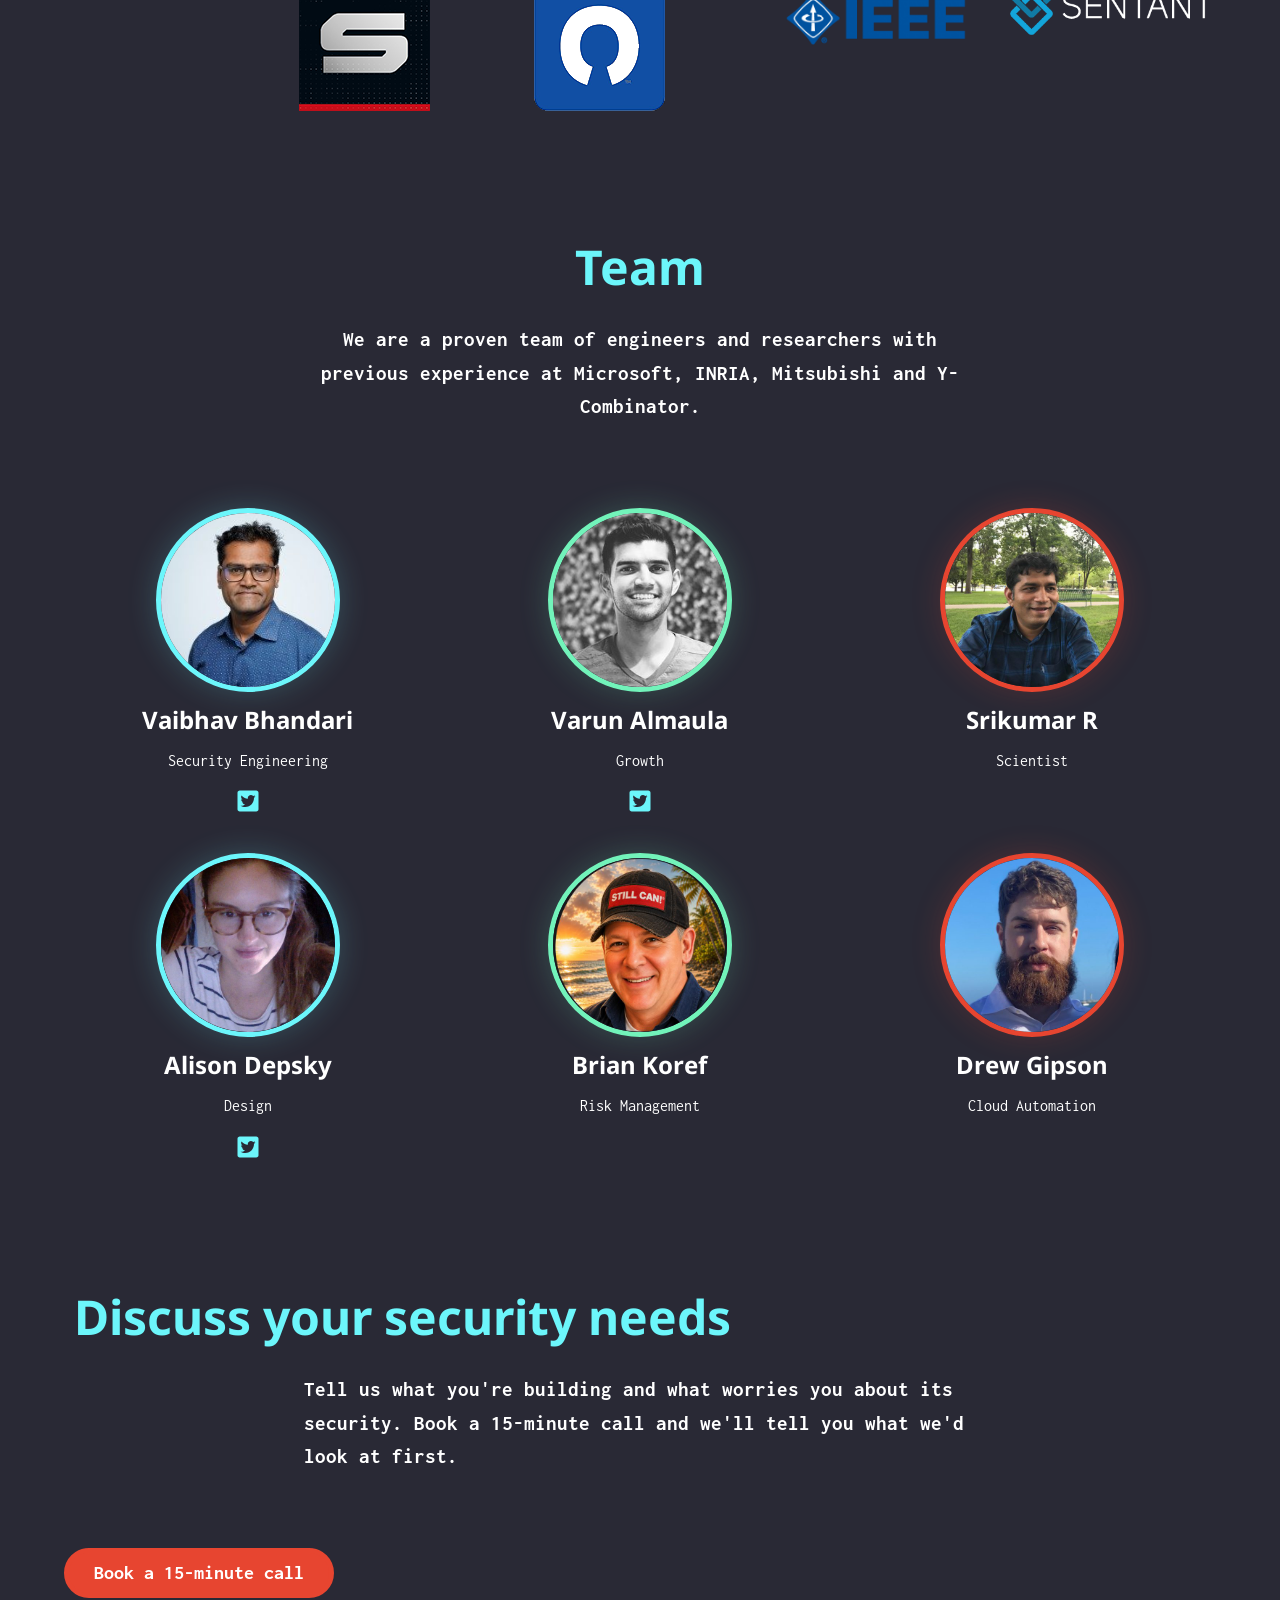
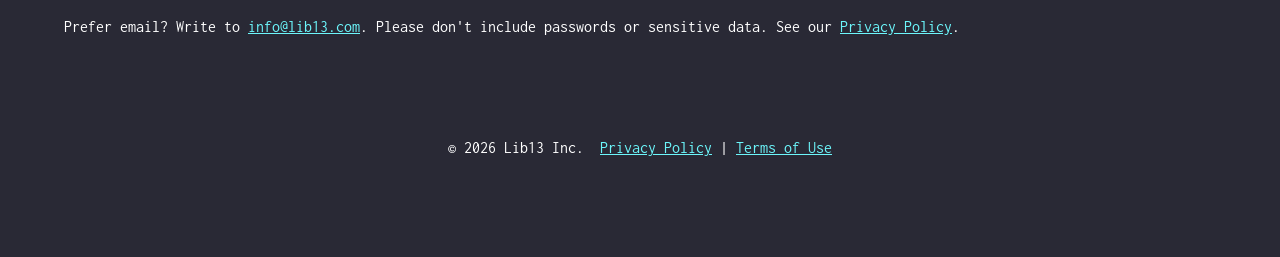
==== commit a2592160: "Performance, accessibility, nav and security headers cleanup Self-host Bulma, replace Font Awesome w" ====
--- a/index.html
+++ b/index.html
@@ -20,7 +20,7 @@
 		<meta name="twitter:image" content="https://www.lib13.com/img/og-image.png" />
 		<link rel="shortcut icon" href="../favicon.ico">
 
-		<link rel="stylesheet" href="https://cdnjs.cloudflare.com/ajax/libs/bulma/0.7.1/css/bulma.min.css">
+		<link rel="stylesheet" href="css/bulma.min.css?v=20261030">
 		<link rel="stylesheet" type="text/css" href="css/normalize.css" />
 		<link rel="stylesheet" type="text/css" href="css/demo.css" />
 		<link rel="stylesheet" type="text/css" href="css/component.css" />
@@ -28,70 +28,38 @@
 
 
 
-    <link rel="stylesheet" href="css/main.css?v=20261028">
-
-
-      <link href="https://fonts.googleapis.com/css?family=Inconsolata:400,700" rel="stylesheet">
-      <link href="https://fonts.googleapis.com/css?family=Noto+Sans:400,700" rel="stylesheet">
-
-  <link rel="stylesheet" href="css/animate.css">
-
-  <script src="js/wow.min.js"></script>
-              <script>
-              new WOW().init();
-              </script>
-
-
-    <script defer src="https://use.fontawesome.com/releases/v5.0.7/js/all.js"></script>
-
-
-
-
-		<!--[if IE]>
-		<script src="http://html5shiv.googlecode.com/svn/trunk/html5.js"></script>
-		<![endif]-->
+    <link rel="stylesheet" href="css/main.css?v=20261030">
+      <link rel="preconnect" href="https://fonts.googleapis.com">
+      <link rel="preconnect" href="https://fonts.gstatic.com" crossorigin>
+      <link href="https://fonts.googleapis.com/css?family=Inconsolata:400,700|Noto+Sans:400,700&display=optional" rel="stylesheet">
+
+
+
+
 	</head>
 	<body>
-
-<nav class="navbar is-transparent is-fixed-top">
+<a class="skip-link" href="#main">Skip to content</a>
+
+<nav class="navbar is-transparent is-fixed-top" role="navigation" aria-label="main navigation">
   <div class="navbar-brand">
-    <a class="navbar-item" href="https://www.lib13.com">
-      <img src="img/logo.png" alt="" id="logo">
+    <a class="navbar-item" href="/">
+      <img src="img/logo.png" alt="Lib13" id="logo" width="120" height="79">
     </a>
-    <div class="navbar-burger burger" data-target="navbarExampleTransparentExample">
-      <span></span>
-      <span></span>
-      <span></span>
-    </div>
-  </div>
-
-  <div id="navbarExampleTransparentExample" class="navbar-menu">
-    <div class="navbar-start">
-      
-     
-    </div>
-
+    <button class="navbar-burger burger" type="button" aria-label="Menu" aria-expanded="false" data-target="primary-nav">
+      <span aria-hidden="true"></span>
+      <span aria-hidden="true"></span>
+      <span aria-hidden="true"></span>
+    </button>
+  </div>
+
+  <div id="primary-nav" class="navbar-menu">
     <div class="navbar-end">
-      <div class="navbar-item">
-        <a class="navbar-item" href="#services">
-        Services
-      </a>
-       <a class="navbar-item" href="#products">
-        Products
-      </a>
-       <a class="navbar-item" href="#free">
-        Free Reviews
-      </a>
-          <a class="navbar-item" href="#partners">
-        Partners
-      </a>
-       <a class="navbar-item" href="#team-1">
-        Team
-      </a>
-       <a class="navbar-item" href="#contact" style="color:#E74530;">
-        Book a Call
-      </a>
-      </div>
+      <a class="navbar-item" href="#services">Services</a>
+      <a class="navbar-item" href="#products">Products</a>
+      <a class="navbar-item" href="#free">Free Reviews</a>
+      <a class="navbar-item" href="#partners">Partners</a>
+      <a class="navbar-item" href="#team-1">Team</a>
+      <a class="navbar-item nav-cta" href="#contact">Book a Call</a>
     </div>
   </div>
 </nav>
@@ -101,10 +69,11 @@
 
 
 
+<main id="main">
 <div class= "demo-1">
 
 
-<div id="large-header" class="large-header"> <canvas id="demo-canvas"></canvas><div class="main-title"><h1>Security that helps your <span class="thin-new">next deal move forward.</span></h1><br><span class="subtitle-new">Security that keeps your speed. We work with fast-moving engineering teams and keep communication short and direct. Security engineering, operations security, SOC 2 and HIPAA compliance from zero to one, AI security, pentesting, and cloud security, hands-on from planning through remediation.</span><br><a href="#contact" class="button is-medium is-rounded" id="top-btn">Discuss your security needs</a><br><img src="img/arrow.png" width="50px" class="animated bounce infinite" id="arrow"></div>  </div>
+<div id="large-header" class="large-header"> <canvas id="demo-canvas"></canvas><div class="main-title"><h1>Security that helps your <span class="thin-new">next deal move forward.</span></h1><br><span class="subtitle-new">Security that keeps your speed. We work with fast-moving engineering teams and keep communication short and direct. Security engineering, operations security, SOC 2 and HIPAA compliance from zero to one, AI security, pentesting, and cloud security, hands-on from planning through remediation.</span><br><a href="#contact" class="button is-medium is-rounded" id="top-btn">Discuss your security needs</a><br><img src="img/arrow.png" width="50" height="28" alt="" aria-hidden="true" id="arrow"></div>  </div>
 
 </div>
 
@@ -115,29 +84,29 @@
   <section class="section">
     <div class="container has-text-centered">
           <h2>Services</h2>
-          <div class="sub-space"><h4>Hands-on security for fast-moving teams that need to close deals, pass reviews, and ship safely.</h4></div>
+          <div class="sub-space"><p class="sub-h">Hands-on security for fast-moving teams that need to close deals, pass reviews, and ship safely.</p></div>
 <div class="columns svc-grid svc-grid-2">
 
   <div class="column is-half-desktop"><div class="svc-card">
-    <i class="fas fa-file-alt service-icon" aria-hidden="true"></i>
+    <svg class="service-icon" viewBox="0 0 384 512" aria-hidden="true" focusable="false" fill="currentColor"><path d="M224 136V0H24C10.7 0 0 10.7 0 24v464c0 13.3 10.7 24 24 24h336c13.3 0 24-10.7 24-24V160H248c-13.2 0-24-10.8-24-24zm64 236c0 6.6-5.4 12-12 12H108c-6.6 0-12-5.4-12-12v-8c0-6.6 5.4-12 12-12h168c6.6 0 12 5.4 12 12v8zm0-64c0 6.6-5.4 12-12 12H108c-6.6 0-12-5.4-12-12v-8c0-6.6 5.4-12 12-12h168c6.6 0 12 5.4 12 12v8zm0-72v8c0 6.6-5.4 12-12 12H108c-6.6 0-12-5.4-12-12v-8c0-6.6 5.4-12 12-12h168c6.6 0 12 5.4 12 12zm96-114.1v6.1H256V0h6.1c6.4 0 12.5 2.5 17 7l97.9 98c4.5 4.5 7 10.6 7 16.9z"/></svg>
     <h3>Compliance (SOC 2, ISO 27001, HIPAA, etc.)</h3>
     <p>50+ audit engagements with a clean record. We are a Vanta partner and have worked with many audit firms, from scoping to evidence.</p>
     <button class="more-btn" data-detail="comp">Details</button></div>
   </div>
   <div class="column is-half-desktop"><div class="svc-card">
-    <i class="fas fa-microchip service-icon" aria-hidden="true"></i>
+    <svg class="service-icon" viewBox="0 0 512 512" aria-hidden="true" focusable="false" fill="currentColor"><path d="M416 48v416c0 26.51-21.49 48-48 48H144c-26.51 0-48-21.49-48-48V48c0-26.51 21.49-48 48-48h224c26.51 0 48 21.49 48 48zm96 58v12a6 6 0 0 1-6 6h-18v6a6 6 0 0 1-6 6h-42V88h42a6 6 0 0 1 6 6v6h18a6 6 0 0 1 6 6zm0 96v12a6 6 0 0 1-6 6h-18v6a6 6 0 0 1-6 6h-42v-48h42a6 6 0 0 1 6 6v6h18a6 6 0 0 1 6 6zm0 96v12a6 6 0 0 1-6 6h-18v6a6 6 0 0 1-6 6h-42v-48h42a6 6 0 0 1 6 6v6h18a6 6 0 0 1 6 6zm0 96v12a6 6 0 0 1-6 6h-18v6a6 6 0 0 1-6 6h-42v-48h42a6 6 0 0 1 6 6v6h18a6 6 0 0 1 6 6zM30 376h42v48H30a6 6 0 0 1-6-6v-6H6a6 6 0 0 1-6-6v-12a6 6 0 0 1 6-6h18v-6a6 6 0 0 1 6-6zm0-96h42v48H30a6 6 0 0 1-6-6v-6H6a6 6 0 0 1-6-6v-12a6 6 0 0 1 6-6h18v-6a6 6 0 0 1 6-6zm0-96h42v48H30a6 6 0 0 1-6-6v-6H6a6 6 0 0 1-6-6v-12a6 6 0 0 1 6-6h18v-6a6 6 0 0 1 6-6zm0-96h42v48H30a6 6 0 0 1-6-6v-6H6a6 6 0 0 1-6-6v-12a6 6 0 0 1 6-6h18v-6a6 6 0 0 1 6-6z"/></svg>
     <h3>AI security</h3>
     <p>ChatGPT and Claude are in daily use with no policy, no guardrails, and no visibility into what data goes where. We help secure the AI stack with containment, observability, and clear policy. See <a href="https://kavach.lib13.com" target="_blank" rel="noopener">Kavach</a>, our open-source tooling for containing AI agents.</p>
     <button class="more-btn" data-detail="aisec">Details</button></div>
   </div>
   <div class="column is-half-desktop"><div class="svc-card">
-    <i class="fas fa-bug service-icon" aria-hidden="true"></i>
+    <svg class="service-icon" viewBox="0 0 512 512" aria-hidden="true" focusable="false" fill="currentColor"><path d="M511.988 288.9c-.478 17.43-15.217 31.1-32.653 31.1H424v16c0 21.864-4.882 42.584-13.6 61.145l60.228 60.228c12.496 12.497 12.496 32.758 0 45.255-12.498 12.497-32.759 12.496-45.256 0l-54.736-54.736C345.886 467.965 314.351 480 280 480V236c0-6.627-5.373-12-12-12h-24c-6.627 0-12 5.373-12 12v244c-34.351 0-65.886-12.035-90.636-32.108l-54.736 54.736c-12.498 12.497-32.759 12.496-45.256 0-12.496-12.497-12.496-32.758 0-45.255l60.228-60.228C92.882 378.584 88 357.864 88 336v-16H32.666C15.23 320 .491 306.33.013 288.9-.484 270.816 14.028 256 32 256h56v-58.745l-46.628-46.628c-12.496-12.497-12.496-32.758 0-45.255 12.498-12.497 32.758-12.497 45.256 0L141.255 160h229.489l54.627-54.627c12.498-12.497 32.758-12.497 45.256 0 12.496 12.497 12.496 32.758 0 45.255L424 197.255V256h56c17.972 0 32.484 14.816 31.988 32.9zM257 0c-61.856 0-112 50.144-112 112h224C369 50.144 318.856 0 257 0z"/></svg>
     <h3>Penetration testing</h3>
     <p>Expert-led pentests across application, infrastructure, network, cloud, mobile, and AI. Done by certified engineers (OSCP, CISSP, and more), not automated scans, so you get validated findings with fewer false positives and a high return on your testing spend.</p>
     <button class="more-btn" data-detail="pen">Details</button></div>
   </div>
   <div class="column is-half-desktop"><div class="svc-card">
-    <i class="fas fa-cloud service-icon" aria-hidden="true"></i>
+    <svg class="service-icon" viewBox="0 0 640 512" aria-hidden="true" focusable="false" fill="currentColor"><path d="M537.6 226.6c4.1-10.7 6.4-22.4 6.4-34.6 0-53-43-96-96-96-19.7 0-38.1 6-53.3 16.2C367 64.2 315.3 32 256 32c-88.4 0-160 71.6-160 160 0 2.7.1 5.4.2 8.1C40.2 219.8 0 273.2 0 336c0 79.5 64.5 144 144 144h368c70.7 0 128-57.3 128-128 0-61.9-44-113.6-102.4-125.4z"/></svg>
     <h3>Cloud security</h3>
     <p>We are a Prowler partner and have hardened deployments in all the major public clouds.</p>
     <button class="more-btn" data-detail="cloud">Details</button></div>
@@ -187,7 +156,7 @@
 <section class="section">
   <div class="container has-text-centered">
     <h2>Free security reviews</h2>
-    <div class="sub-space"><h4>Four ways to see where you stand, at no cost.</h4></div>
+    <div class="sub-space"><p class="sub-h">Four ways to see where you stand, at no cost.</p></div>
     <div class="columns is-multiline is-variable is-6 has-text-centered">
       <div class="column is-half-desktop"><h3>Attack surface review</h3><p>Give us your domain. We map exposed hosts and services, expired certificates, risky DNS, and leaked credentials, and send a one-page report with the first fixes.</p><p class="contact-cta"><a class="button is-rounded" href="mailto:info@lib13.com?subject=Free%20attack%20surface%20review">Request it</a></p></div>
       <div class="column is-half-desktop"><h3>Email authentication check</h3><p>SPF, DKIM, and DMARC reviewed, with the exact record changes to stop spoofing.</p><p class="contact-cta"><a class="button is-rounded" href="mailto:info@lib13.com?subject=Free%20email%20authentication%20check">Request it</a></p></div>
@@ -200,7 +169,7 @@
 <section class="section">
   <div class="container has-text-centered">
     <h2>For investors</h2>
-    <div class="sub-space"><h4>Security diligence and support for your portfolio.</h4></div>
+    <div class="sub-space"><p class="sub-h">Security diligence and support for your portfolio.</p></div>
     <p>One baseline for every portfolio company: an attack surface review, SOC 2 readiness help, and fast answers when a customer sends a security questionnaire. Bundled per-company pricing.</p>
       </div>
 </section>
@@ -208,7 +177,7 @@
 <section class="section">
   <div class="container has-text-centered">
     <h2>Products</h2>
-    <div class="sub-space"><h4>Tools we build and use in our own engagements.</h4></div>
+    <div class="sub-space"><p class="sub-h">Tools we build and use in our own engagements.</p></div>
     <div class="rotator" id="product-rotator" aria-roledescription="carousel" aria-label="Lib13 products">
       <div class="rot-slides">
         <article class="rot-slide is-active" aria-label="1 of 3">
@@ -238,45 +207,30 @@
     </div>
   </div>
 </section>
-<script>
-(function(){
-  var root=document.getElementById('product-rotator'); if(!root) return;
-  var slides=root.querySelectorAll('.rot-slide'), dots=document.getElementById('rot-dots'), i=0, timer=null;
-  var reduce=window.matchMedia && matchMedia('(prefers-reduced-motion: reduce)').matches;
-  slides.forEach(function(_,n){var b=document.createElement('button');b.className='rot-dot';b.setAttribute('aria-label','Show product '+(n+1));b.onclick=function(){go(n);};dots.appendChild(b);});
-  function go(n){i=(n+slides.length)%slides.length;slides.forEach(function(s,k){s.classList.toggle('is-active',k===i);});[].forEach.call(dots.children,function(d,k){d.classList.toggle('on',k===i);});}
-  function start(){if(reduce||timer)return;timer=setInterval(function(){go(i+1);},7000);}
-  function stop(){clearInterval(timer);timer=null;}
-  document.getElementById('rot-prev').onclick=function(){go(i-1);};
-  document.getElementById('rot-next').onclick=function(){go(i+1);};
-  root.addEventListener('mouseenter',stop);root.addEventListener('mouseleave',start);
-  root.addEventListener('focusin',stop);root.addEventListener('focusout',start);
-  go(0);start();
-})();
-</script>
+
 
 <a name="partners"> </a>
 <section class="section">
    <div class="container">
   <h2>Partners</h2>
-       <div class="sub-space"><h4>We work with the best.</h4></div>
+       <div class="sub-space"><p class="sub-h">We work with the best.</p></div>
        <div class="columns is-multiline is-variable is-4 has-text-centered partner-chips">
-  <div class="column"><span class="chip logo-chip"><img src="img/partners/vanta.svg" alt="Vanta"></span></div>
-  <div class="column"><span class="chip logo-chip logo-light logo-icon"><img src="img/partners/anthropic.png" alt=""><span>Anthropic</span></span></div>
-  <div class="column"><span class="chip logo-chip logo-light"><img src="img/partners/prowler.png" alt="Prowler"></span></div>
-  <div class="column"><span class="chip logo-chip"><img src="img/partners/sensiba.png" alt="Sensiba"></span></div>
+  <div class="column"><span class="chip logo-chip"><img loading="lazy" decoding="async" src="img/partners/vanta.svg" alt="Vanta"></span></div>
+  <div class="column"><span class="chip logo-chip logo-light logo-icon"><img loading="lazy" decoding="async" src="img/partners/anthropic.png" alt=""><span>Anthropic</span></span></div>
+  <div class="column"><span class="chip logo-chip logo-light"><img loading="lazy" decoding="async" src="img/partners/prowler.png" alt="Prowler"></span></div>
+  <div class="column"><span class="chip logo-chip"><img loading="lazy" decoding="async" src="img/partners/sensiba.png" alt="Sensiba"></span></div>
        </div>
        <h3 class="more-title">Clients</h3>
        <div class="columns is-multiline is-variable is-4 has-text-centered partner-chips">
-  <div class="column"><span class="chip logo-chip"><img src="img/partners/jasper.png" alt="Jasper Health"></span></div>
-  <div class="column"><span class="chip logo-chip"><img src="img/partners/startree.svg" alt="StarTree"></span></div>
+  <div class="column"><span class="chip logo-chip"><img loading="lazy" decoding="async" src="img/partners/jasper.png" alt="Jasper Health"></span></div>
+  <div class="column"><span class="chip logo-chip"><img loading="lazy" decoding="async" src="img/partners/startree.svg" alt="StarTree"></span></div>
        </div>
        <div class="columns">
-  <div class="column"><img src="img/cyber.png" alt=""></div>
-   <div class="column"><img src="img/shape.png" alt=""></div>
-    <div class="column"><img src="img/youbase.png" alt=""></div>
-    <div class="column"><img src="img/ieee-logo.png" alt="IEEE"></div>
-    <div class="column"><img src="img/sentant-logo.png" alt="Sentant"></div>
+  <div class="column"><img loading="lazy" decoding="async" src="img/cyber.png" alt="Cyber Defenders"></div>
+   <div class="column"><img loading="lazy" decoding="async" src="img/shape.png" alt="Shape Security"></div>
+    <div class="column"><img loading="lazy" decoding="async" src="img/youbase.png" alt="Youbase"></div>
+    <div class="column"><img loading="lazy" decoding="async" src="img/ieee-logo.png" alt="IEEE"></div>
+    <div class="column"><img loading="lazy" decoding="async" src="img/sentant-logo.png" alt="Sentant"></div>
 </div>
           </div>
 </section>
@@ -285,42 +239,41 @@
    <section class="section">
     <div class="container has-text-centered">
       <h2>Team</h2>
-     <div class="sub-space"><h4> We are a proven team of engineers and researchers with previous experience at Microsoft, INRIA, Mitsubishi and Y-Combinator.</h4></div>
+     <div class="sub-space"><p class="sub-h"> We are a proven team of engineers and researchers with previous experience at Microsoft, INRIA, Mitsubishi and Y-Combinator.</p></div>
       <br>
 <div class="columns is-multiline">
   <div class="column is-one-third-desktop">
-    <img src="img/vaibhav.png" alt="Vaibhav Bhandari" id="team" style="border: 5px solid #6CF6FB; box-shadow: 0px 0px 30px rgba(108, 246, 251, 0.2);">
+    <img src="img/vaibhav.jpg" alt="Vaibhav Bhandari" class="team-photo" width="480" height="480" loading="lazy" decoding="async" style="border: 5px solid #6CF6FB; box-shadow: 0px 0px 30px rgba(108, 246, 251, 0.2);">
     <h3>Vaibhav Bhandari</h3>
-    <h5>Security Engineering</h5>
-    <h3><a target="_blank" href="https://twitter.com/vaibhavb"><i class="fab fa-twitter-square"></i></a></h3>
-  </div>
-  <div class="column is-one-third-desktop">
-    <img src="img/varun.jpg" alt="Varun Almaula" id="team" style="border: 5px solid #72F3BA; box-shadow: 0px 0px 30px rgba(114, 243, 186, 0.2);">
+    <p class="team-role">Security Engineering</p>
+    <h3><a target="_blank" rel="noopener noreferrer" href="https://twitter.com/vaibhavb" aria-label="@vaibhavb on Twitter"><svg class="social-icon" viewBox="0 0 448 512" aria-hidden="true" focusable="false" fill="currentColor"><path d="M400 32H48C21.5 32 0 53.5 0 80v352c0 26.5 21.5 48 48 48h352c26.5 0 48-21.5 48-48V80c0-26.5-21.5-48-48-48zm-48.9 158.8c.2 2.8.2 5.7.2 8.5 0 86.7-66 186.6-186.6 186.6-37.2 0-71.7-10.8-100.7-29.4 5.3.6 10.4.8 15.8.8 30.7 0 58.9-10.4 81.4-28-28.8-.6-53-19.5-61.3-45.5 10.1 1.5 19.2 1.5 29.6-1.2-30-6.1-52.5-32.5-52.5-64.4v-.8c8.7 4.9 18.9 7.9 29.6 8.3a65.447 65.447 0 0 1-29.2-54.6c0-12.2 3.2-23.4 8.9-33.1 32.3 39.8 80.8 65.8 135.2 68.6-9.3-44.5 24-80.6 64-80.6 18.9 0 35.9 7.9 47.9 20.7 14.8-2.8 29-8.3 41.6-15.8-4.9 15.2-15.2 28-28.8 36.1 13.2-1.4 26-5.1 37.8-10.2-8.9 13.1-20.1 24.7-32.9 34z"/></svg></a></h3>
+  </div>
+  <div class="column is-one-third-desktop">
+    <img src="img/varun.jpg" alt="Varun Almaula" class="team-photo" width="480" height="480" loading="lazy" decoding="async" style="border: 5px solid #72F3BA; box-shadow: 0px 0px 30px rgba(114, 243, 186, 0.2);">
     <h3>Varun Almaula</h3>
-    <h5>Growth</h5>
-    <h3><a target="_blank" href="https://twitter.com/varun_almaula"><i class="fab fa-twitter-square"></i></a></h3>
-  </div>
-  <div class="column is-one-third-desktop">
-    <img src="img/1.jpg" alt="Srikumar R" id="team" style="border: 5px solid #E74530; box-shadow: 0px 0px 30px rgba(231, 69, 48, 0.2);">
+    <p class="team-role">Growth</p>
+    <h3><a target="_blank" rel="noopener noreferrer" href="https://twitter.com/varun_almaula" aria-label="@varun_almaula on Twitter"><svg class="social-icon" viewBox="0 0 448 512" aria-hidden="true" focusable="false" fill="currentColor"><path d="M400 32H48C21.5 32 0 53.5 0 80v352c0 26.5 21.5 48 48 48h352c26.5 0 48-21.5 48-48V80c0-26.5-21.5-48-48-48zm-48.9 158.8c.2 2.8.2 5.7.2 8.5 0 86.7-66 186.6-186.6 186.6-37.2 0-71.7-10.8-100.7-29.4 5.3.6 10.4.8 15.8.8 30.7 0 58.9-10.4 81.4-28-28.8-.6-53-19.5-61.3-45.5 10.1 1.5 19.2 1.5 29.6-1.2-30-6.1-52.5-32.5-52.5-64.4v-.8c8.7 4.9 18.9 7.9 29.6 8.3a65.447 65.447 0 0 1-29.2-54.6c0-12.2 3.2-23.4 8.9-33.1 32.3 39.8 80.8 65.8 135.2 68.6-9.3-44.5 24-80.6 64-80.6 18.9 0 35.9 7.9 47.9 20.7 14.8-2.8 29-8.3 41.6-15.8-4.9 15.2-15.2 28-28.8 36.1 13.2-1.4 26-5.1 37.8-10.2-8.9 13.1-20.1 24.7-32.9 34z"/></svg></a></h3>
+  </div>
+  <div class="column is-one-third-desktop">
+    <img src="img/1.jpg" alt="Srikumar R" class="team-photo" width="480" height="480" loading="lazy" decoding="async" style="border: 5px solid #E74530; box-shadow: 0px 0px 30px rgba(231, 69, 48, 0.2);">
     <h3>Srikumar R</h3>
-    <h5>Scientist</h5>
-    <h3><a target="_blank" href="https://twitter.com/"><i class="fab fa-twitter-square"></i></a></h3>
-  </div>
-  <div class="column is-one-third-desktop">
-    <img src="img/ali.png" alt="Alison Depsky" id="team" style="border: 5px solid #6CF6FB; box-shadow: 0px 0px 30px rgba(108, 246, 251, 0.2);">
+    <p class="team-role">Scientist</p>
+  </div>
+  <div class="column is-one-third-desktop">
+    <img src="img/ali.jpg" alt="Alison Depsky" class="team-photo" width="480" height="480" loading="lazy" decoding="async" style="border: 5px solid #6CF6FB; box-shadow: 0px 0px 30px rgba(108, 246, 251, 0.2);">
     <h3>Alison Depsky</h3>
-    <h5>Design</h5>
-    <h3><a target="_blank" href="https://twitter.com/alidepsky"><i class="fab fa-twitter-square"></i></a></h3>
-  </div>
-  <div class="column is-one-third-desktop">
-    <img src="img/brian.png" alt="Brian Koref" id="team" style="border: 5px solid #72F3BA; box-shadow: 0px 0px 30px rgba(114, 243, 186, 0.2);">
+    <p class="team-role">Design</p>
+    <h3><a target="_blank" rel="noopener noreferrer" href="https://twitter.com/alidepsky" aria-label="@alidepsky on Twitter"><svg class="social-icon" viewBox="0 0 448 512" aria-hidden="true" focusable="false" fill="currentColor"><path d="M400 32H48C21.5 32 0 53.5 0 80v352c0 26.5 21.5 48 48 48h352c26.5 0 48-21.5 48-48V80c0-26.5-21.5-48-48-48zm-48.9 158.8c.2 2.8.2 5.7.2 8.5 0 86.7-66 186.6-186.6 186.6-37.2 0-71.7-10.8-100.7-29.4 5.3.6 10.4.8 15.8.8 30.7 0 58.9-10.4 81.4-28-28.8-.6-53-19.5-61.3-45.5 10.1 1.5 19.2 1.5 29.6-1.2-30-6.1-52.5-32.5-52.5-64.4v-.8c8.7 4.9 18.9 7.9 29.6 8.3a65.447 65.447 0 0 1-29.2-54.6c0-12.2 3.2-23.4 8.9-33.1 32.3 39.8 80.8 65.8 135.2 68.6-9.3-44.5 24-80.6 64-80.6 18.9 0 35.9 7.9 47.9 20.7 14.8-2.8 29-8.3 41.6-15.8-4.9 15.2-15.2 28-28.8 36.1 13.2-1.4 26-5.1 37.8-10.2-8.9 13.1-20.1 24.7-32.9 34z"/></svg></a></h3>
+  </div>
+  <div class="column is-one-third-desktop">
+    <img src="img/brian.jpg" alt="Brian Koref" class="team-photo" width="480" height="480" loading="lazy" decoding="async" style="border: 5px solid #72F3BA; box-shadow: 0px 0px 30px rgba(114, 243, 186, 0.2);">
     <h3>Brian Koref</h3>
-    <h5>Risk Management</h5>
-  </div>
-  <div class="column is-one-third-desktop">
-    <img src="img/drew.png" alt="Drew Gipson" id="team" style="border: 5px solid #E74530; box-shadow: 0px 0px 30px rgba(231, 69, 48, 0.2);">
+    <p class="team-role">Risk Management</p>
+  </div>
+  <div class="column is-one-third-desktop">
+    <img src="img/drew.jpg" alt="Drew Gipson" class="team-photo" width="480" height="480" loading="lazy" decoding="async" style="border: 5px solid #E74530; box-shadow: 0px 0px 30px rgba(231, 69, 48, 0.2);">
     <h3>Drew Gipson</h3>
-    <h5>Cloud Automation</h5>
+    <p class="team-role">Cloud Automation</p>
   </div>
 </div>
     </div>
@@ -331,10 +284,10 @@
 
 
     <a name="contact"> </a>
-<section class="section">
+<section class="section" id="contact-section">
    <div class="container">
   <h2>Discuss your security needs</h2>
-       <div class="sub-space"><h4>Tell us what you're building and what worries you about its security. Book a 15-minute call and we'll tell you what we'd look at first.</h4></div>
+       <div class="sub-space"><p class="sub-h">Tell us what you're building and what worries you about its security. Book a 15-minute call and we'll tell you what we'd look at first.</p></div>
        <p class="contact-cta"><a href="https://calendar.google.com/calendar/appointments/schedules/AcZssZ0kWybjwo8Ea4zB0YxzQNvC2pHp9BnWXxud6DdHit4TeEfT7R4yi_Uydn0QFehFvf-CafZ_5HjB" class="button is-medium is-rounded" id="book-btn" target="_blank" rel="noopener">Book a 15-minute call</a></p>
        <p class="contact-fallback">Prefer email? Write to <a href="mailto:info@lib13.com">info@lib13.com</a>. Please don't include passwords or sensitive data. See our <a href="/privacy/">Privacy Policy</a>.</p>
           </div>
@@ -344,6 +297,8 @@
 
 
 
+
+</main>
 
 <footer class="footer">
   <div class="container">
@@ -369,86 +324,14 @@
     <p class="contact-cta"><a class="button is-rounded" href="#contact" id="detail-cta">Discuss this</a></p>
   </div>
 </div>
-<script>
-(function(){
-  var D = {
-    comp:{t:'Compliance (SOC 2, ISO 27001, HIPAA, etc.)',b:['Scoping, gap assessment, policies, hands-on remediation, and evidence collection.','Vanta partner. We also work with Drata and other platforms, and with many audit firms across SOC 2, ISO 27001, and HIPAA.','Lib13 is not a CPA firm. An independent CPA performs the SOC 2 examination, and we do not guarantee outcomes.']},
-    aisec:{t:'AI security',b:['Policy and approved-tools guidance for the AI your team already uses.','Visibility into what data goes where, with containment and guardrails.','Threat modeling and testing for your own AI features: prompt injection, data leakage, and agent or tool abuse.','Kavach is our open-source tooling (Apache-2.0) for containing AI agents: the agent only ever sees tokens and stand-in keys, a gateway enforces an allowlist, and every request is traced. github.com/Lib13Inc/kavach']},
-    pen:{t:'Penetration testing',b:['Application: web apps, APIs, and authentication flows.','Infrastructure and network: external and internal environments.','Cloud: AWS, Google Cloud, and Azure accounts, identity paths, and containers.','Mobile: iOS and Android apps and their backends.','AI pentesting: prompt injection, data leakage, and agent or tool abuse in your AI features.','Done by certified experts (OSCP, CISSP, and more). Tools help; people do the testing and validate every finding, so you have fewer false positives to chase. We retest fixes and test only with written authorization.']},
-    cloud:{t:'Cloud security',b:['Prowler partner. Configuration review across AWS, Google Cloud, and Azure.','Identity and access cleanup, secrets management, and infrastructure-as-code guardrails.','Hardened deployments in all the major public clouds.']},
-    vm:{t:'Vulnerability management',b:['Implement and tune Snyk and your other scanners across code, dependencies, containers, and cloud.','Triage so the fixes that matter come first, with remediation tracked alongside your engineers.','Monthly reporting that shows findings closed, not findings counted.']},
-    ids:{t:'Intrusion detection and response',b:['Logging and alerting design and detection rules.','An incident response runbook and tabletop exercises.','We are not a 24/7 SOC.']},
-    train:{t:'Secure software engineering training',b:['Secure SDLC training: threat modeling, secure code review, dependency and secrets hygiene, and building security checks into CI.','Secure AI development lifecycle training: prompt injection, agent permissions and data handling, and evaluating and red-teaming AI features before release.','Tabletop exercises for engineers and leaders: incident response, breach scenarios, and AI incidents.','Tailored to your stack and team, with hands-on labs using your own code where possible.']},
-    ops:{t:'Operational security',b:['MDM deployments with Iru and Jamf.','Access reviews, onboarding and offboarding hygiene, and customer security questionnaires.','Fractional CISO and security updates for your board or investors.']}
-  };
-  var m=document.getElementById('detail-modal'),t=document.getElementById('detail-title'),b=document.getElementById('detail-body');
-  function close(){m.hidden=true;document.body.style.overflow='';}
-  document.querySelectorAll('.more-btn').forEach(function(btn){
-    btn.addEventListener('click',function(){
-      var d=D[btn.getAttribute('data-detail')];
-      t.textContent=d.t;
-      b.innerHTML='';
-      d.b.forEach(function(x){var p=document.createElement('p');p.textContent=x;b.appendChild(p);});
-      m.hidden=false;document.body.style.overflow='hidden';
-    });
-  });
-  m.addEventListener('click',function(e){if(e.target===m||e.target.className==='detail-close'||e.target.id==='detail-cta')close();});
-  document.addEventListener('keydown',function(e){if(e.key==='Escape')close();});
-})();
-</script>
-
-<script src="js/TweenLite.min.js"></script>
-		<script src="js/EasePack.min.js"></script>
-		<script src="js/rAF.js"></script>
-		<script src="js/demo-2.js"></script>
+		<script src="js/demo-2.js?v=20261030"></script>
+		<script defer src="js/site.js?v=20261030"></script>
     <!-- Google Analytics 4 (production hostnames only, so staging stays out of the data) -->
-    <script>
-      if (/^(www\.)?lib13\.com$/.test(location.hostname)) {
-        var ga = document.createElement('script');
-        ga.async = true;
-        ga.src = 'https://www.googletagmanager.com/gtag/js?id=G-PRJ7BK6V32';
-        document.head.appendChild(ga);
-        window.dataLayer = window.dataLayer || [];
-        function gtag(){dataLayer.push(arguments);}
-        gtag('js', new Date());
-        gtag('config', 'G-PRJ7BK6V32');
-      }
-    </script>
-
-    <script type="text/javascript">
-
-
-
-
-document.addEventListener('DOMContentLoaded', function () {
-
-  // Get all "navbar-burger" elements
-  var $navbarBurgers = Array.prototype.slice.call(document.querySelectorAll('.navbar-burger'), 0);
-
-  // Check if there are any navbar burgers
-  if ($navbarBurgers.length > 0) {
-
-    // Add a click event on each of them
-    $navbarBurgers.forEach(function ($el) {
-      $el.addEventListener('click', function () {
-
-        // Get the target from the "data-target" attribute
-        var target = $el.dataset.target;
-        var $target = document.getElementById(target);
-
-        // Toggle the class on both the "navbar-burger" and the "navbar-menu"
-        $el.classList.toggle('is-active');
-        $target.classList.toggle('is-active');
-
-      });
-    });
-  }
-
-});
-
-
-    </script>
-
     
+
+    
+
+    
+	<a href="#contact" class="sticky-cta" id="sticky-cta" tabindex="-1" aria-hidden="true">Book a call</a>
 	</body>
 </html>
--- a/css/component.css
+++ b/css/component.css
@@ -19,6 +19,7 @@
 	position: relative;
 	width: 100%;
 	background: #292935;
+	height: 100vh;
 	overflow: hidden;
 	background-size: cover;
 	background-position: center center;
@@ -26,7 +27,7 @@
 }
 
 .demo-1 .large-header {
-	background-image: url('../img/bg4.png');
+	background-image: url('../img/bg4.jpg');
 
 }
 
@@ -37,10 +38,10 @@
 	padding: 0;
 	color: #fff;
 text-align: center;
-	top: 60%;
+	top: 40%;
 	left: 50%;
-	-webkit-transform: translate3d(-50%,-50%,0);
-	transform: translate3d(-50%,-50%,0);
+	-webkit-transform: translate3d(-50%,0,0);
+	transform: translate3d(-50%,0,0);
 }
 .main-title h1{
 	text-transform: uppercase;
--- a/css/main.css
+++ b/css/main.css
@@ -56,6 +56,8 @@
 
 #arrow{
 	margin-top: 100px;
+	width: 50px;
+	height: auto;
 }
 
 .sub-space{
@@ -140,7 +142,7 @@
     width: 70%;
 }
 
-#team {
+.team-photo {
 	border-radius: 50%;
 	border:5px solid #fff;
 	  display: block;
@@ -530,3 +532,130 @@
 	width: 28px;
 	border-radius: 50%;
 }
+
+/* Accessibility and motion */
+a:focus-visible, button:focus-visible{
+	outline: 2px solid #6CF6FB;
+	outline-offset: 2px;
+}
+@media (prefers-reduced-motion: reduce){
+	*, *::before, *::after{
+		animation: none !important;
+		transition: none !important;
+		scroll-behavior: auto !important;
+	}
+}
+
+/* Navigation */
+.navbar-burger{
+	color: #fff;
+}
+.navbar-burger:hover{
+	background: transparent;
+}
+.navbar-menu.is-active{
+	box-shadow: none;
+	border-top: 1px solid #454556;
+}
+.navbar-item.nav-cta{
+	color: #E74530;
+}
+
+/* Persistent Book a call button */
+.sticky-cta{
+	position: fixed;
+	right: 16px;
+	bottom: 16px;
+	z-index: 40;
+	background: #E74530;
+	color: #fff;
+	font-family: 'Inconsolata', monospace;
+	font-weight: 700;
+	font-size: 18px;
+	padding: 12px 22px;
+	border-radius: 999px;
+	box-shadow: 0 4px 16px rgba(0,0,0,.4);
+	opacity: 0;
+	visibility: hidden;
+	transform: translateY(12px);
+	transition: opacity .25s ease, transform .25s ease, visibility .25s;
+}
+.sticky-cta:hover{
+	color: #fff;
+	background: #cf3a27;
+}
+.sticky-cta.is-visible{
+	opacity: 1;
+	visibility: visible;
+	transform: none;
+}
+@media only screen and (max-width: 768px){
+	.sticky-cta{
+		left: 16px;
+		text-align: center;
+	}
+}
+
+/* Inline icons (replaced the Font Awesome script) */
+svg.service-icon{
+	width: 1em;
+	height: 1em;
+}
+svg.social-icon{
+	width: 1em;
+	height: 1em;
+	vertical-align: -0.125em;
+}
+
+/* Section subtitle (was an h4, which skipped a heading level) */
+.sub-h{
+	font-family: 'Inconsolata', monospace;
+	font-size: 21px;
+	font-weight: 700;
+	line-height: 1.6;
+	margin: 10px;
+	padding-bottom: 50px;
+}
+
+/* Links inside body text are underlined, not just colored */
+p a:not(.button):not(.rot-link){
+	text-decoration: underline;
+}
+
+/* Rotator dots: 24px touch target around a 10px dot */
+.rot-dot{
+	width: 24px;
+	height: 24px;
+	border: none;
+	background: none;
+	position: relative;
+}
+.rot-dot::before{
+	content: '';
+	position: absolute;
+	top: 7px;
+	left: 7px;
+	width: 10px;
+	height: 10px;
+	border-radius: 50%;
+	border: 1px solid #6CF6FB;
+}
+.rot-dot.on::before{
+	background: #6CF6FB;
+}
+
+/* Skip link */
+.skip-link{
+	position: fixed;
+	top: -60px;
+	left: 8px;
+	z-index: 200;
+	background: #6CF6FB;
+	color: #212E37;
+	padding: 8px 14px;
+	border-radius: 6px;
+	font-weight: 700;
+}
+.skip-link:focus{
+	top: 8px;
+}
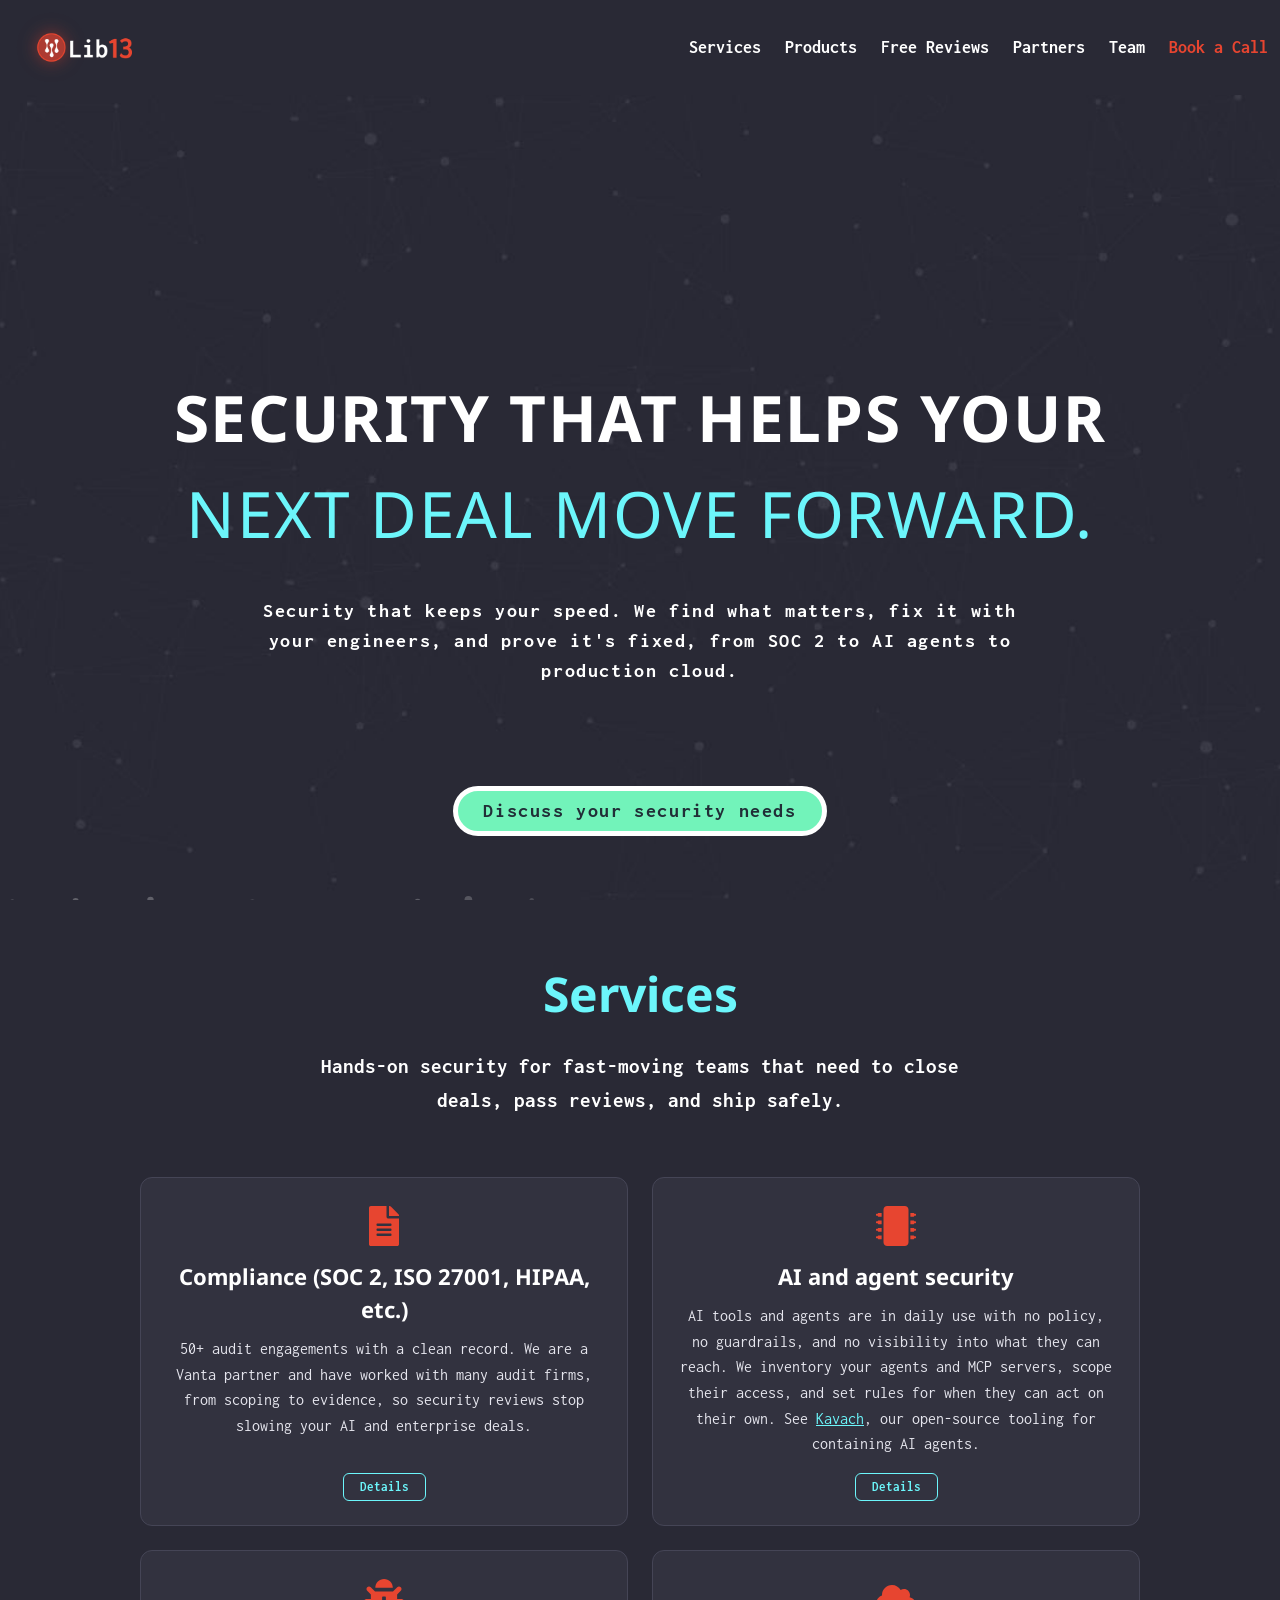
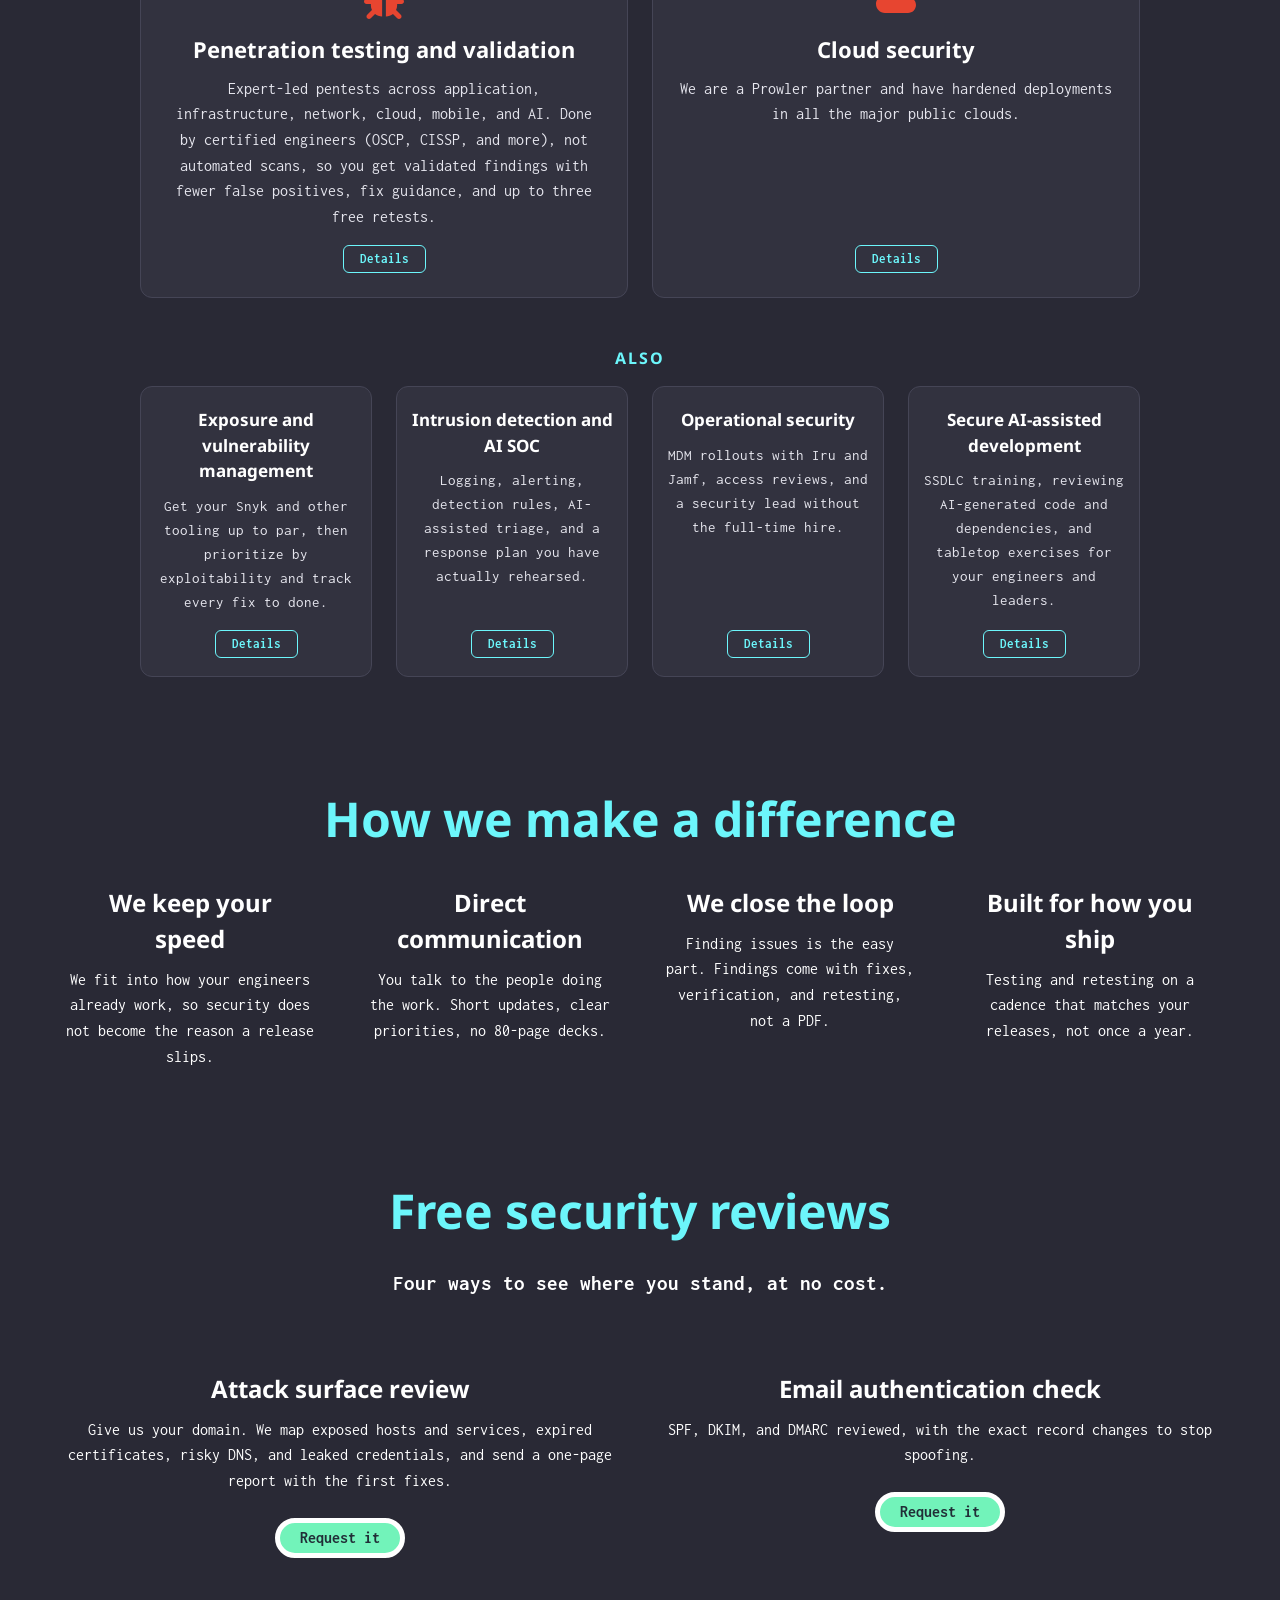
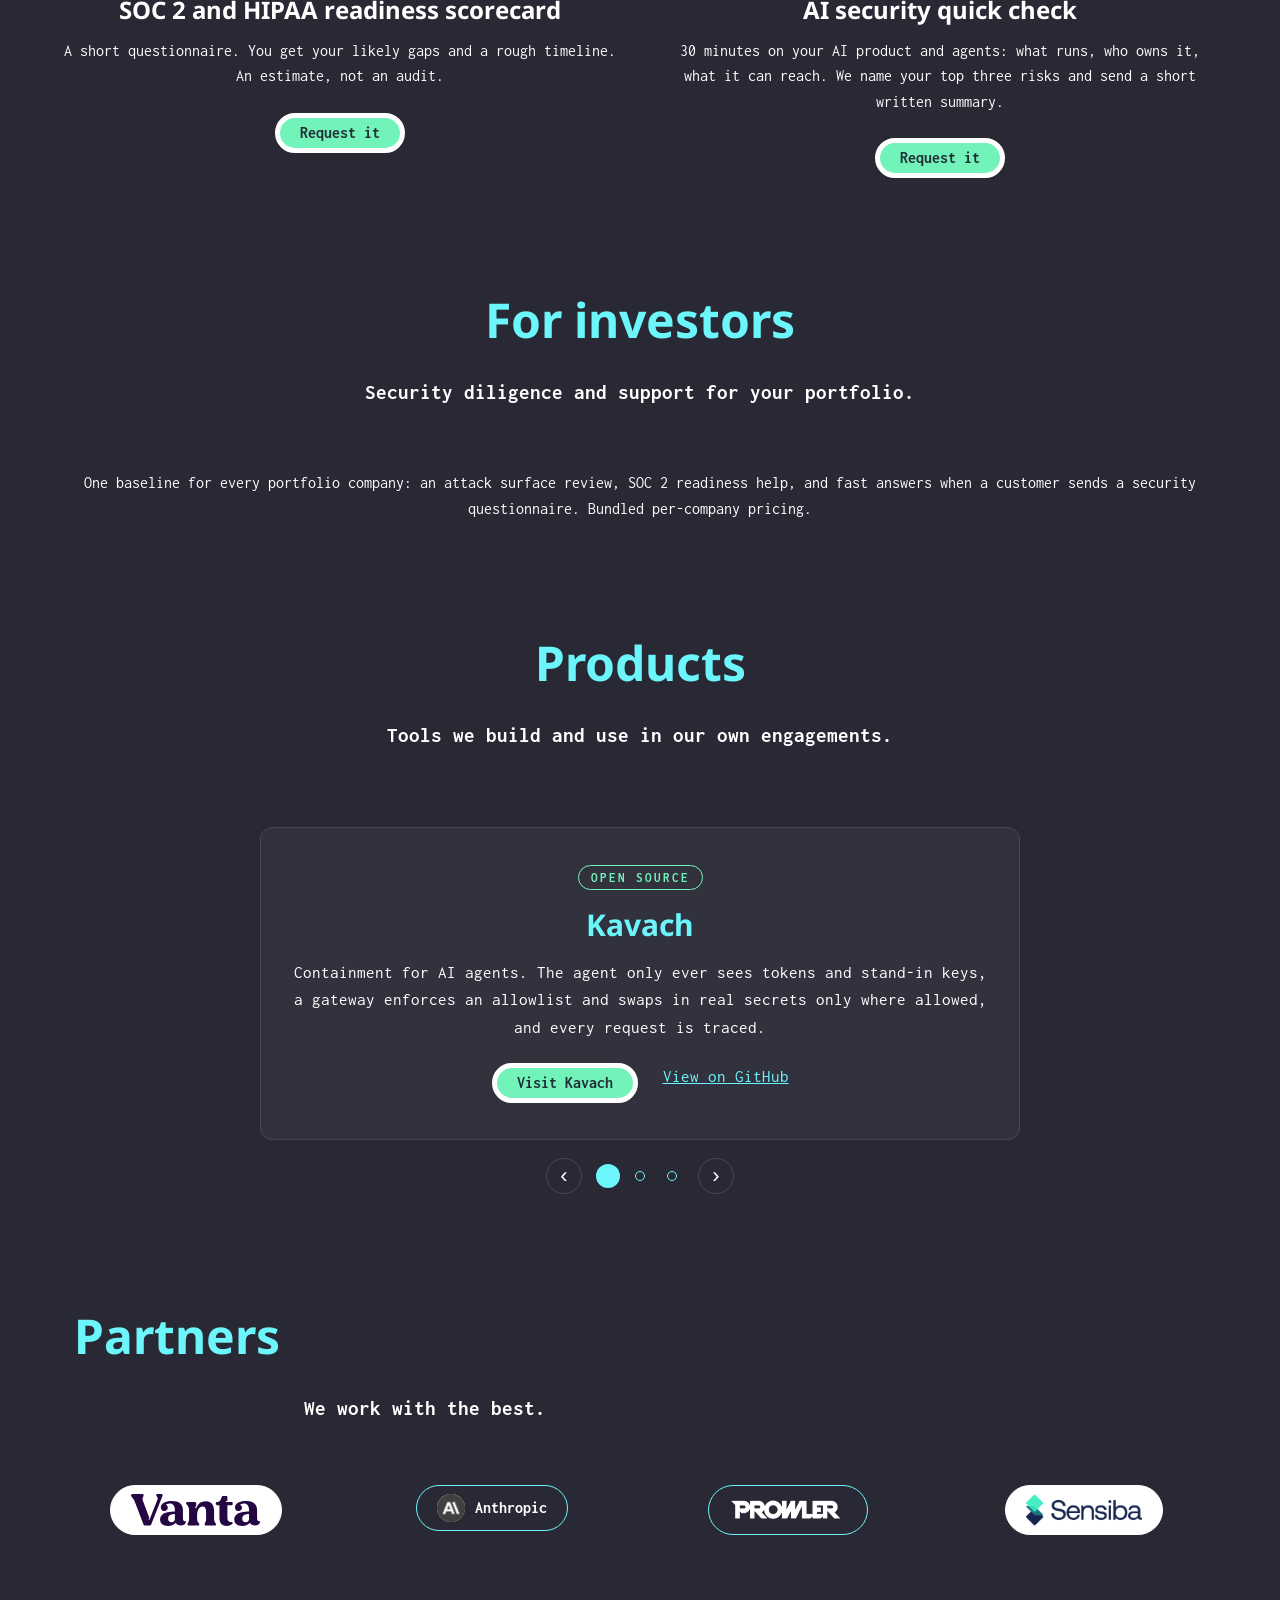
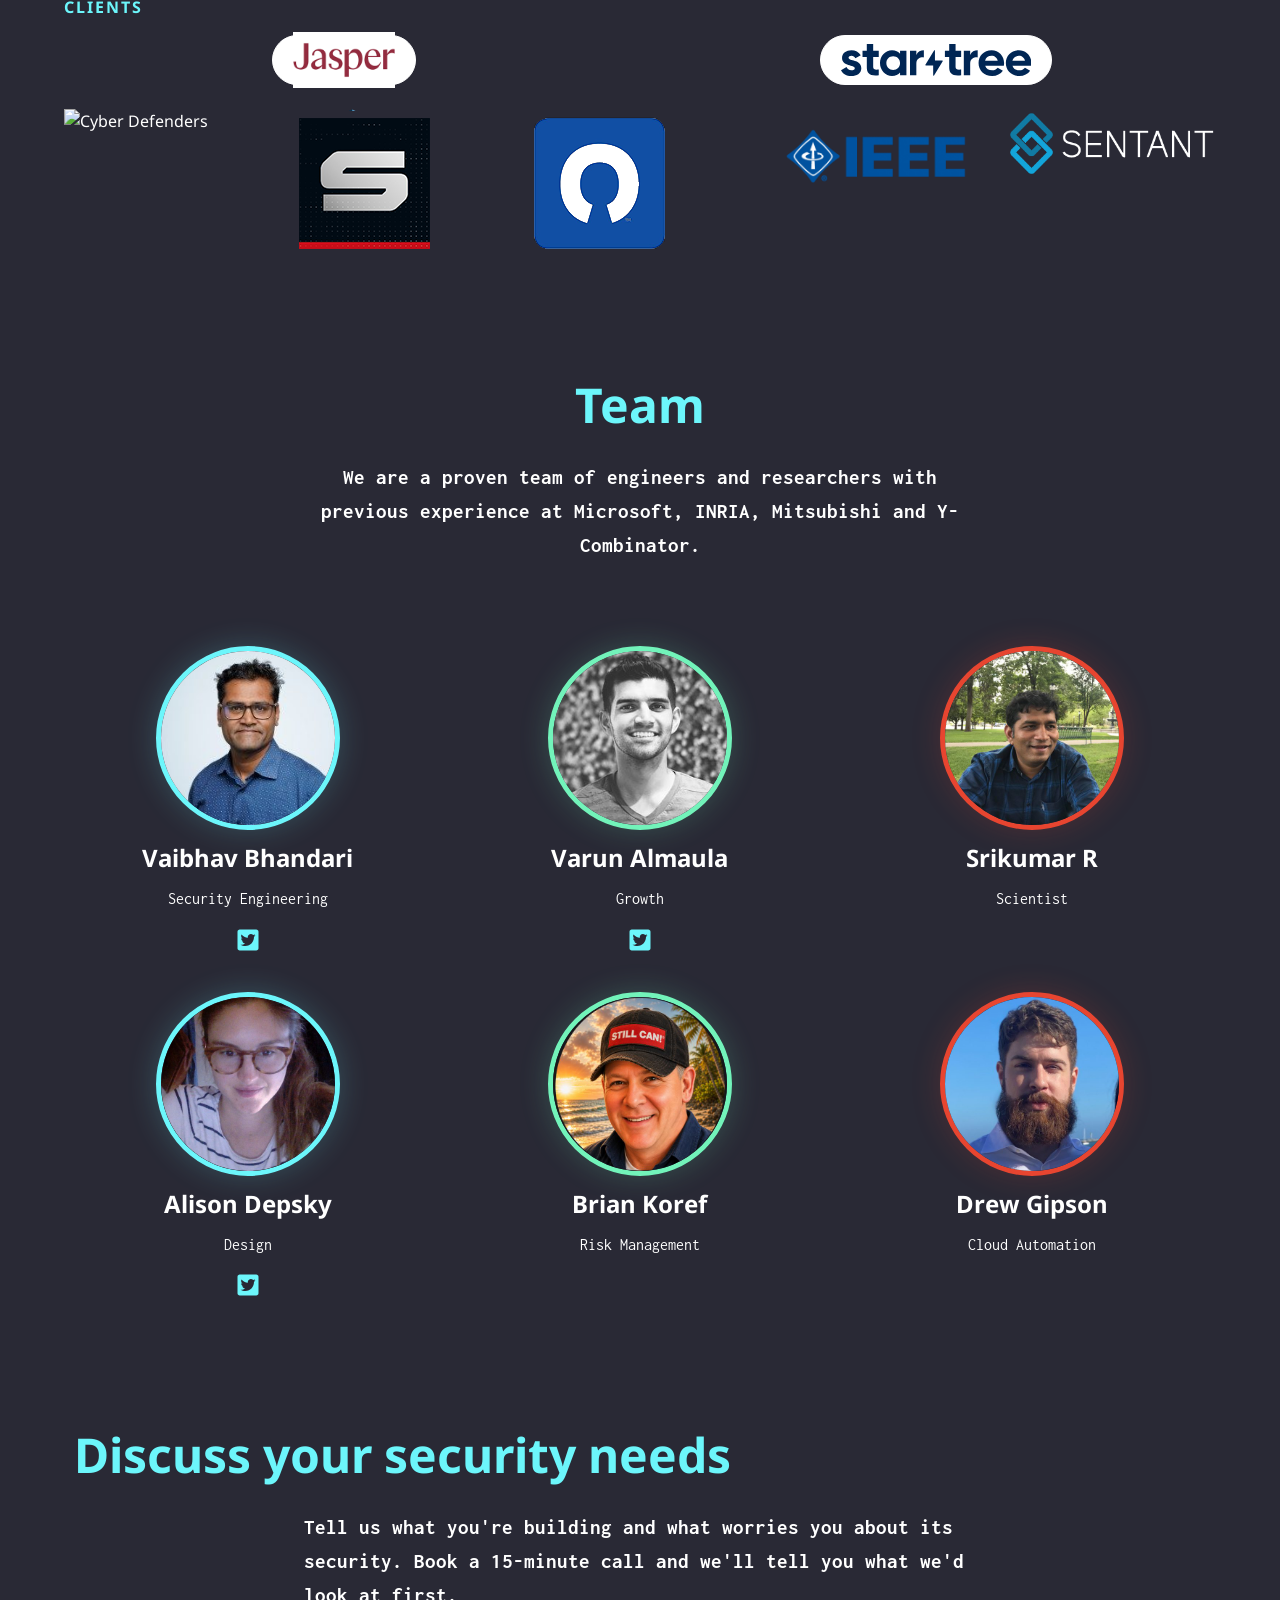
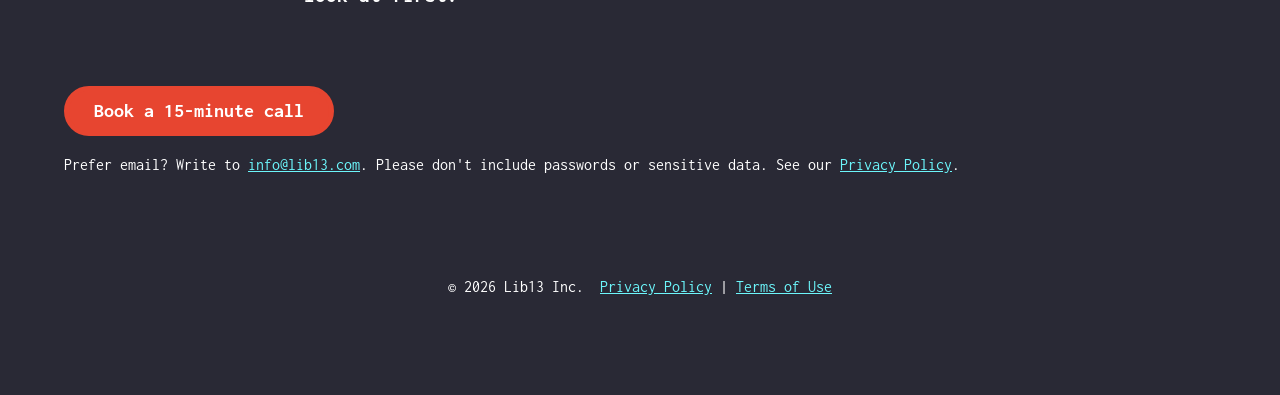
==== commit d156ba34: "Update copy for the AI-era security agenda (VAI-45) Rename services (AI and agent security, pentest " ====
--- a/index.html
+++ b/index.html
@@ -20,7 +20,7 @@
 		<meta name="twitter:image" content="https://www.lib13.com/img/og-image.png" />
 		<link rel="shortcut icon" href="../favicon.ico">
 
-		<link rel="stylesheet" href="css/bulma.min.css?v=20261030">
+		<link rel="stylesheet" href="css/bulma.min.css?v=20261032">
 		<link rel="stylesheet" type="text/css" href="css/normalize.css" />
 		<link rel="stylesheet" type="text/css" href="css/demo.css" />
 		<link rel="stylesheet" type="text/css" href="css/component.css" />
@@ -28,7 +28,7 @@
 
 
 
-    <link rel="stylesheet" href="css/main.css?v=20261030">
+    <link rel="stylesheet" href="css/main.css?v=20261032">
       <link rel="preconnect" href="https://fonts.googleapis.com">
       <link rel="preconnect" href="https://fonts.gstatic.com" crossorigin>
       <link href="https://fonts.googleapis.com/css?family=Inconsolata:400,700|Noto+Sans:400,700&display=optional" rel="stylesheet">
@@ -73,7 +73,7 @@
 <div class= "demo-1">
 
 
-<div id="large-header" class="large-header"> <canvas id="demo-canvas"></canvas><div class="main-title"><h1>Security that helps your <span class="thin-new">next deal move forward.</span></h1><br><span class="subtitle-new">Security that keeps your speed. We work with fast-moving engineering teams and keep communication short and direct. Security engineering, operations security, SOC 2 and HIPAA compliance from zero to one, AI security, pentesting, and cloud security, hands-on from planning through remediation.</span><br><a href="#contact" class="button is-medium is-rounded" id="top-btn">Discuss your security needs</a><br><img src="img/arrow.png" width="50" height="28" alt="" aria-hidden="true" id="arrow"></div>  </div>
+<div id="large-header" class="large-header"> <canvas id="demo-canvas"></canvas><div class="main-title"><h1>Security that helps your <span class="thin-new">next deal move forward.</span></h1><br><span class="subtitle-new">Security that keeps your speed. We find what matters, fix it with your engineers, and prove it's fixed, from SOC 2 to AI agents to production cloud.</span><br><a href="#contact" class="button is-medium is-rounded" id="top-btn">Discuss your security needs</a><br><img src="img/arrow.png" width="50" height="28" alt="" aria-hidden="true" id="arrow"></div>  </div>
 
 </div>
 
@@ -90,19 +90,19 @@
   <div class="column is-half-desktop"><div class="svc-card">
     <svg class="service-icon" viewBox="0 0 384 512" aria-hidden="true" focusable="false" fill="currentColor"><path d="M224 136V0H24C10.7 0 0 10.7 0 24v464c0 13.3 10.7 24 24 24h336c13.3 0 24-10.7 24-24V160H248c-13.2 0-24-10.8-24-24zm64 236c0 6.6-5.4 12-12 12H108c-6.6 0-12-5.4-12-12v-8c0-6.6 5.4-12 12-12h168c6.6 0 12 5.4 12 12v8zm0-64c0 6.6-5.4 12-12 12H108c-6.6 0-12-5.4-12-12v-8c0-6.6 5.4-12 12-12h168c6.6 0 12 5.4 12 12v8zm0-72v8c0 6.6-5.4 12-12 12H108c-6.6 0-12-5.4-12-12v-8c0-6.6 5.4-12 12-12h168c6.6 0 12 5.4 12 12zm96-114.1v6.1H256V0h6.1c6.4 0 12.5 2.5 17 7l97.9 98c4.5 4.5 7 10.6 7 16.9z"/></svg>
     <h3>Compliance (SOC 2, ISO 27001, HIPAA, etc.)</h3>
-    <p>50+ audit engagements with a clean record. We are a Vanta partner and have worked with many audit firms, from scoping to evidence.</p>
+    <p>50+ audit engagements with a clean record. We are a Vanta partner and have worked with many audit firms, from scoping to evidence, so security reviews stop slowing your AI and enterprise deals.</p>
     <button class="more-btn" data-detail="comp">Details</button></div>
   </div>
   <div class="column is-half-desktop"><div class="svc-card">
     <svg class="service-icon" viewBox="0 0 512 512" aria-hidden="true" focusable="false" fill="currentColor"><path d="M416 48v416c0 26.51-21.49 48-48 48H144c-26.51 0-48-21.49-48-48V48c0-26.51 21.49-48 48-48h224c26.51 0 48 21.49 48 48zm96 58v12a6 6 0 0 1-6 6h-18v6a6 6 0 0 1-6 6h-42V88h42a6 6 0 0 1 6 6v6h18a6 6 0 0 1 6 6zm0 96v12a6 6 0 0 1-6 6h-18v6a6 6 0 0 1-6 6h-42v-48h42a6 6 0 0 1 6 6v6h18a6 6 0 0 1 6 6zm0 96v12a6 6 0 0 1-6 6h-18v6a6 6 0 0 1-6 6h-42v-48h42a6 6 0 0 1 6 6v6h18a6 6 0 0 1 6 6zm0 96v12a6 6 0 0 1-6 6h-18v6a6 6 0 0 1-6 6h-42v-48h42a6 6 0 0 1 6 6v6h18a6 6 0 0 1 6 6zM30 376h42v48H30a6 6 0 0 1-6-6v-6H6a6 6 0 0 1-6-6v-12a6 6 0 0 1 6-6h18v-6a6 6 0 0 1 6-6zm0-96h42v48H30a6 6 0 0 1-6-6v-6H6a6 6 0 0 1-6-6v-12a6 6 0 0 1 6-6h18v-6a6 6 0 0 1 6-6zm0-96h42v48H30a6 6 0 0 1-6-6v-6H6a6 6 0 0 1-6-6v-12a6 6 0 0 1 6-6h18v-6a6 6 0 0 1 6-6zm0-96h42v48H30a6 6 0 0 1-6-6v-6H6a6 6 0 0 1-6-6v-12a6 6 0 0 1 6-6h18v-6a6 6 0 0 1 6-6z"/></svg>
-    <h3>AI security</h3>
-    <p>ChatGPT and Claude are in daily use with no policy, no guardrails, and no visibility into what data goes where. We help secure the AI stack with containment, observability, and clear policy. See <a href="https://kavach.lib13.com" target="_blank" rel="noopener">Kavach</a>, our open-source tooling for containing AI agents.</p>
+    <h3>AI and agent security</h3>
+    <p>AI tools and agents are in daily use with no policy, no guardrails, and no visibility into what they can reach. We inventory your agents and MCP servers, scope their access, and set rules for when they can act on their own. See <a href="https://kavach.lib13.com" target="_blank" rel="noopener">Kavach</a>, our open-source tooling for containing AI agents.</p>
     <button class="more-btn" data-detail="aisec">Details</button></div>
   </div>
   <div class="column is-half-desktop"><div class="svc-card">
     <svg class="service-icon" viewBox="0 0 512 512" aria-hidden="true" focusable="false" fill="currentColor"><path d="M511.988 288.9c-.478 17.43-15.217 31.1-32.653 31.1H424v16c0 21.864-4.882 42.584-13.6 61.145l60.228 60.228c12.496 12.497 12.496 32.758 0 45.255-12.498 12.497-32.759 12.496-45.256 0l-54.736-54.736C345.886 467.965 314.351 480 280 480V236c0-6.627-5.373-12-12-12h-24c-6.627 0-12 5.373-12 12v244c-34.351 0-65.886-12.035-90.636-32.108l-54.736 54.736c-12.498 12.497-32.759 12.496-45.256 0-12.496-12.497-12.496-32.758 0-45.255l60.228-60.228C92.882 378.584 88 357.864 88 336v-16H32.666C15.23 320 .491 306.33.013 288.9-.484 270.816 14.028 256 32 256h56v-58.745l-46.628-46.628c-12.496-12.497-12.496-32.758 0-45.255 12.498-12.497 32.758-12.497 45.256 0L141.255 160h229.489l54.627-54.627c12.498-12.497 32.758-12.497 45.256 0 12.496 12.497 12.496 32.758 0 45.255L424 197.255V256h56c17.972 0 32.484 14.816 31.988 32.9zM257 0c-61.856 0-112 50.144-112 112h224C369 50.144 318.856 0 257 0z"/></svg>
-    <h3>Penetration testing</h3>
-    <p>Expert-led pentests across application, infrastructure, network, cloud, mobile, and AI. Done by certified engineers (OSCP, CISSP, and more), not automated scans, so you get validated findings with fewer false positives and a high return on your testing spend.</p>
+    <h3>Penetration testing and validation</h3>
+    <p>Expert-led pentests across application, infrastructure, network, cloud, mobile, and AI. Done by certified engineers (OSCP, CISSP, and more), not automated scans, so you get validated findings with fewer false positives, fix guidance, and up to three free retests.</p>
     <button class="more-btn" data-detail="pen">Details</button></div>
   </div>
   <div class="column is-half-desktop"><div class="svc-card">
@@ -117,13 +117,13 @@
 <h3 class="more-title">Also</h3>
 <div class="columns svc-grid svc-grid-4">
   <div class="column"><div class="svc-card">
-    <h3>Vulnerability management</h3>
-    <p>Get your Snyk and other tooling up to par for a world where code ships faster than ever.</p>
+    <h3>Exposure and vulnerability management</h3>
+    <p>Get your Snyk and other tooling up to par, then prioritize by exploitability and track every fix to done.</p>
     <button class="more-btn" data-detail="vm">Details</button></div>
   </div>
   <div class="column"><div class="svc-card">
-    <h3>Intrusion detection and response</h3>
-    <p>Logging, alerting, detection rules, and a response plan you have actually rehearsed.</p>
+    <h3>Intrusion detection and AI SOC</h3>
+    <p>Logging, alerting, detection rules, AI-assisted triage, and a response plan you have actually rehearsed.</p>
     <button class="more-btn" data-detail="ids">Details</button></div>
   </div>
   <div class="column"><div class="svc-card">
@@ -132,8 +132,8 @@
     <button class="more-btn" data-detail="ops">Details</button></div>
   </div>
   <div class="column"><div class="svc-card">
-    <h3>Secure software engineering training</h3>
-    <p>SSDLC and secure AI development lifecycle training, plus tabletop exercises, for your engineers and leaders.</p>
+    <h3>Secure AI-assisted development</h3>
+    <p>SSDLC training, reviewing AI-generated code and dependencies, and tabletop exercises for your engineers and leaders.</p>
     <button class="more-btn" data-detail="train">Details</button></div>
   </div>
 </div>
@@ -147,7 +147,8 @@
     <div class="columns is-variable is-6 has-text-centered">
       <div class="column"><h3>We keep your speed</h3><p>We fit into how your engineers already work, so security does not become the reason a release slips.</p></div>
       <div class="column"><h3>Direct communication</h3><p>You talk to the people doing the work. Short updates, clear priorities, no 80-page decks.</p></div>
-      <div class="column"><h3>Hands-on through the fix</h3><p>We do not stop at the report. We help remediate, retest, and collect the evidence.</p></div>
+      <div class="column"><h3>We close the loop</h3><p>Finding issues is the easy part. Findings come with fixes, verification, and retesting, not a PDF.</p></div>
+      <div class="column"><h3>Built for how you ship</h3><p>Testing and retesting on a cadence that matches your releases, not once a year.</p></div>
     </div>
   </div>
 </section>
@@ -161,7 +162,7 @@
       <div class="column is-half-desktop"><h3>Attack surface review</h3><p>Give us your domain. We map exposed hosts and services, expired certificates, risky DNS, and leaked credentials, and send a one-page report with the first fixes.</p><p class="contact-cta"><a class="button is-rounded" href="mailto:info@lib13.com?subject=Free%20attack%20surface%20review">Request it</a></p></div>
       <div class="column is-half-desktop"><h3>Email authentication check</h3><p>SPF, DKIM, and DMARC reviewed, with the exact record changes to stop spoofing.</p><p class="contact-cta"><a class="button is-rounded" href="mailto:info@lib13.com?subject=Free%20email%20authentication%20check">Request it</a></p></div>
       <div class="column is-half-desktop"><h3>SOC 2 and HIPAA readiness scorecard</h3><p>A short questionnaire. You get your likely gaps and a rough timeline. An estimate, not an audit.</p><p class="contact-cta"><a class="button is-rounded" href="mailto:info@lib13.com?subject=SOC%202%2FHIPAA%20readiness%20scorecard">Request it</a></p></div>
-      <div class="column is-half-desktop"><h3>AI security quick check</h3><p>30 minutes on your AI product. We name your top three risks and send a short written summary.</p><p class="contact-cta"><a class="button is-rounded" href="mailto:info@lib13.com?subject=Free%20AI%20security%20quick%20check">Request it</a></p></div>
+      <div class="column is-half-desktop"><h3>AI security quick check</h3><p>30 minutes on your AI product and agents: what runs, who owns it, what it can reach. We name your top three risks and send a short written summary.</p><p class="contact-cta"><a class="button is-rounded" href="mailto:info@lib13.com?subject=Free%20AI%20security%20quick%20check">Request it</a></p></div>
     </div>
   </div>
 </section>
@@ -188,14 +189,14 @@
         </article>
         <article class="rot-slide" aria-label="2 of 3">
           <span class="rot-tag">Product</span>
-          <h3>Attack Surface Management</h3>
+          <h3>Attack Surface and Exposure Management</h3>
           <p>See what you expose to the internet: hosts and services, certificates, DNS, and leaked credentials. Continuous monitoring behind the free attack surface review.</p>
           <p class="rot-links"><a class="button is-rounded" href="mailto:info@lib13.com?subject=Attack%20Surface%20Management">Ask about it</a></p>
         </article>
         <article class="rot-slide" aria-label="3 of 3">
           <span class="rot-tag">Product</span>
           <h3>AI Pentesting Agent</h3>
-          <p>AI agents that test applications, infrastructure, and mobile for breadth, with our engineers validating every finding before you see it.</p>
+          <p>AI agents that test applications, infrastructure, and mobile for breadth, with our engineers validating every finding before you see it. Built to rerun as you ship.</p>
           <p class="rot-links"><a class="button is-rounded" href="mailto:info@lib13.com?subject=AI%20Pentesting%20Agent">Ask about it</a></p>
         </article>
       </div>
@@ -324,8 +325,8 @@
     <p class="contact-cta"><a class="button is-rounded" href="#contact" id="detail-cta">Discuss this</a></p>
   </div>
 </div>
-		<script src="js/demo-2.js?v=20261030"></script>
-		<script defer src="js/site.js?v=20261030"></script>
+		<script src="js/demo-2.js?v=20261032"></script>
+		<script defer src="js/site.js?v=20261032"></script>
     <!-- Google Analytics 4 (production hostnames only, so staging stays out of the data) -->
     
 
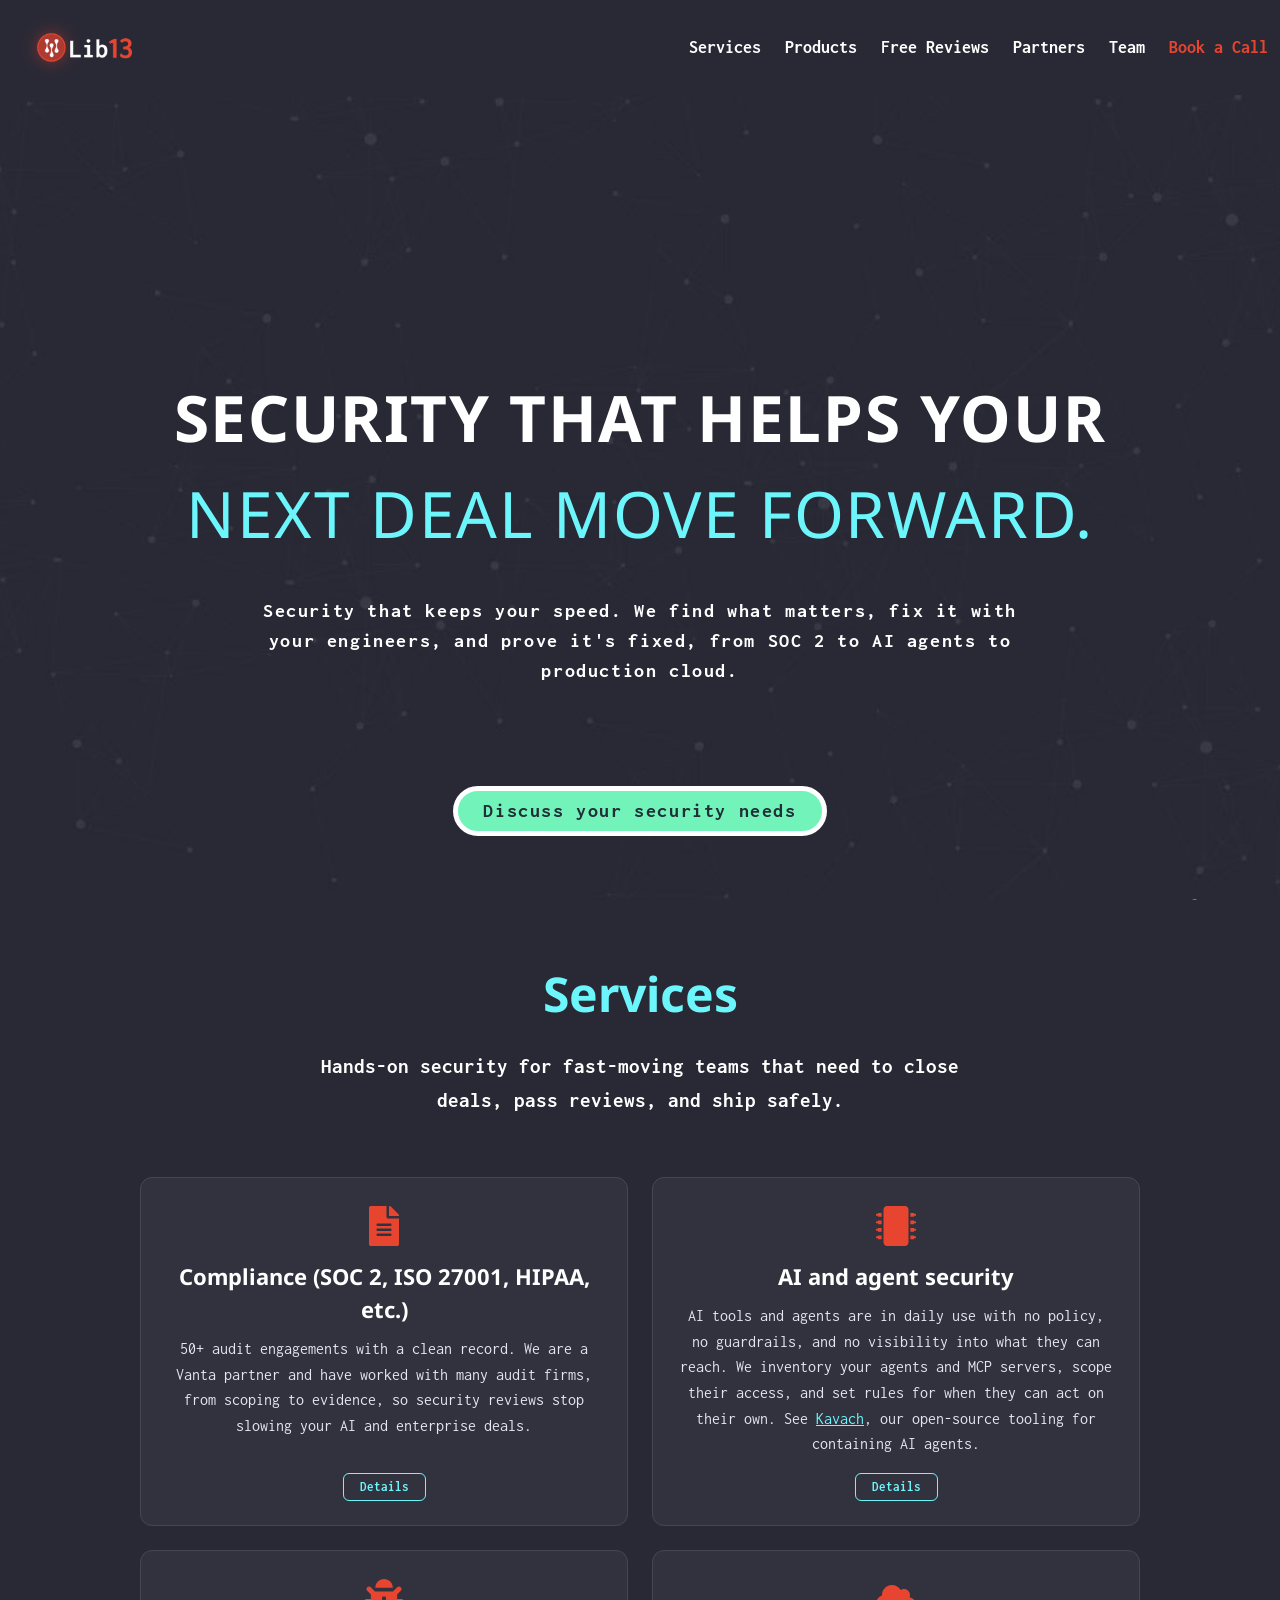
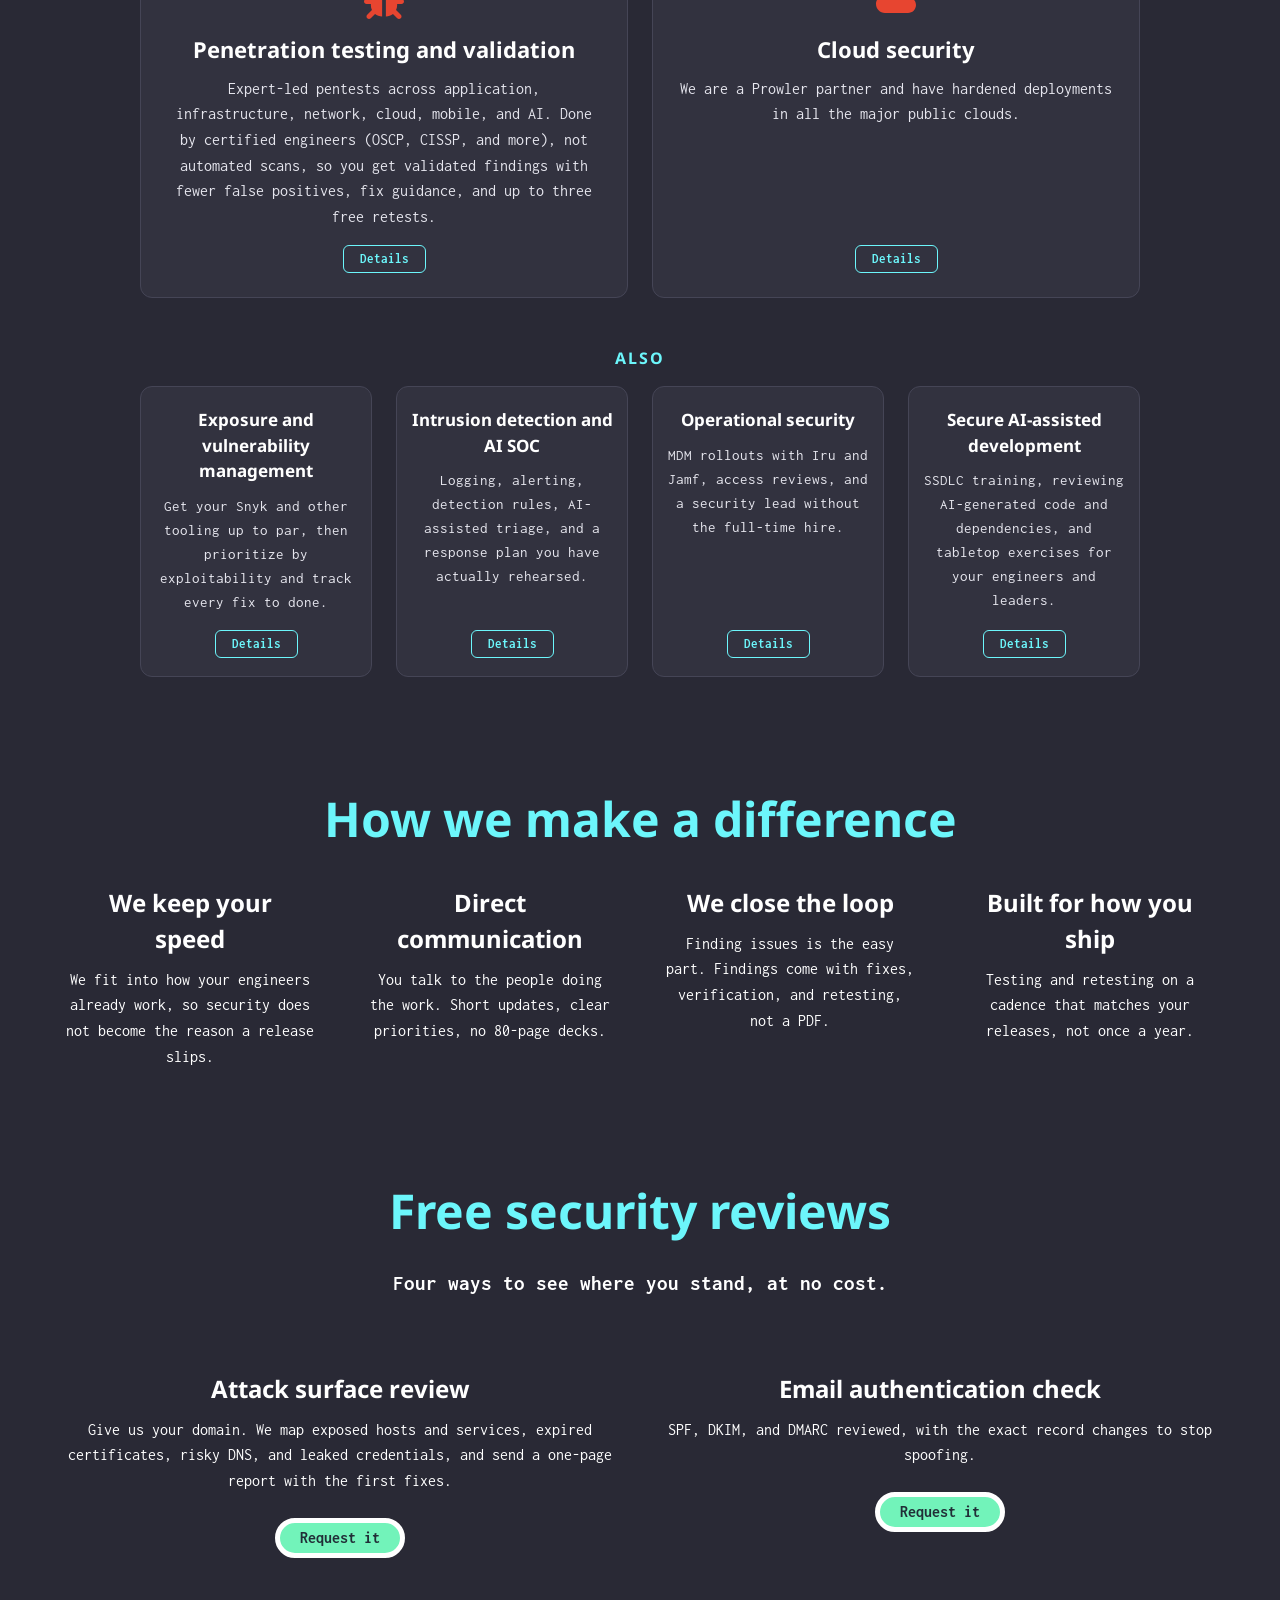
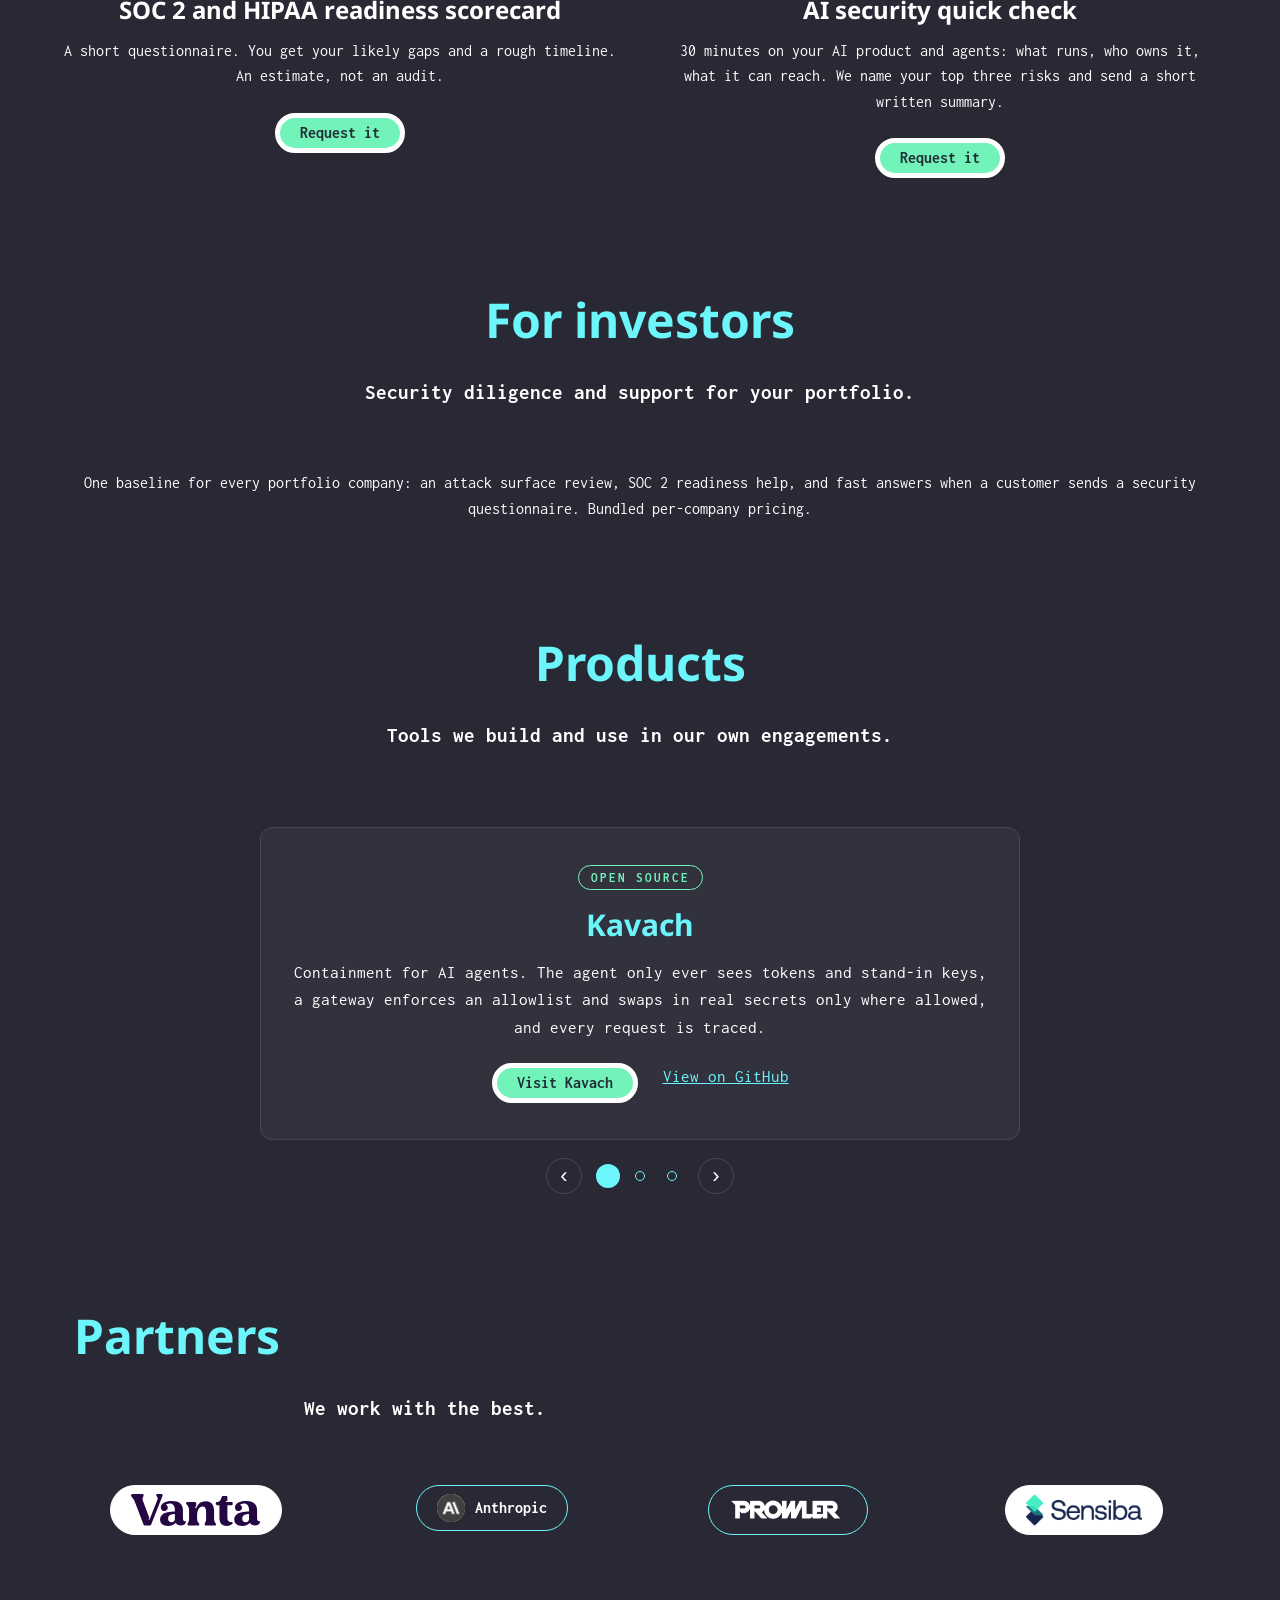
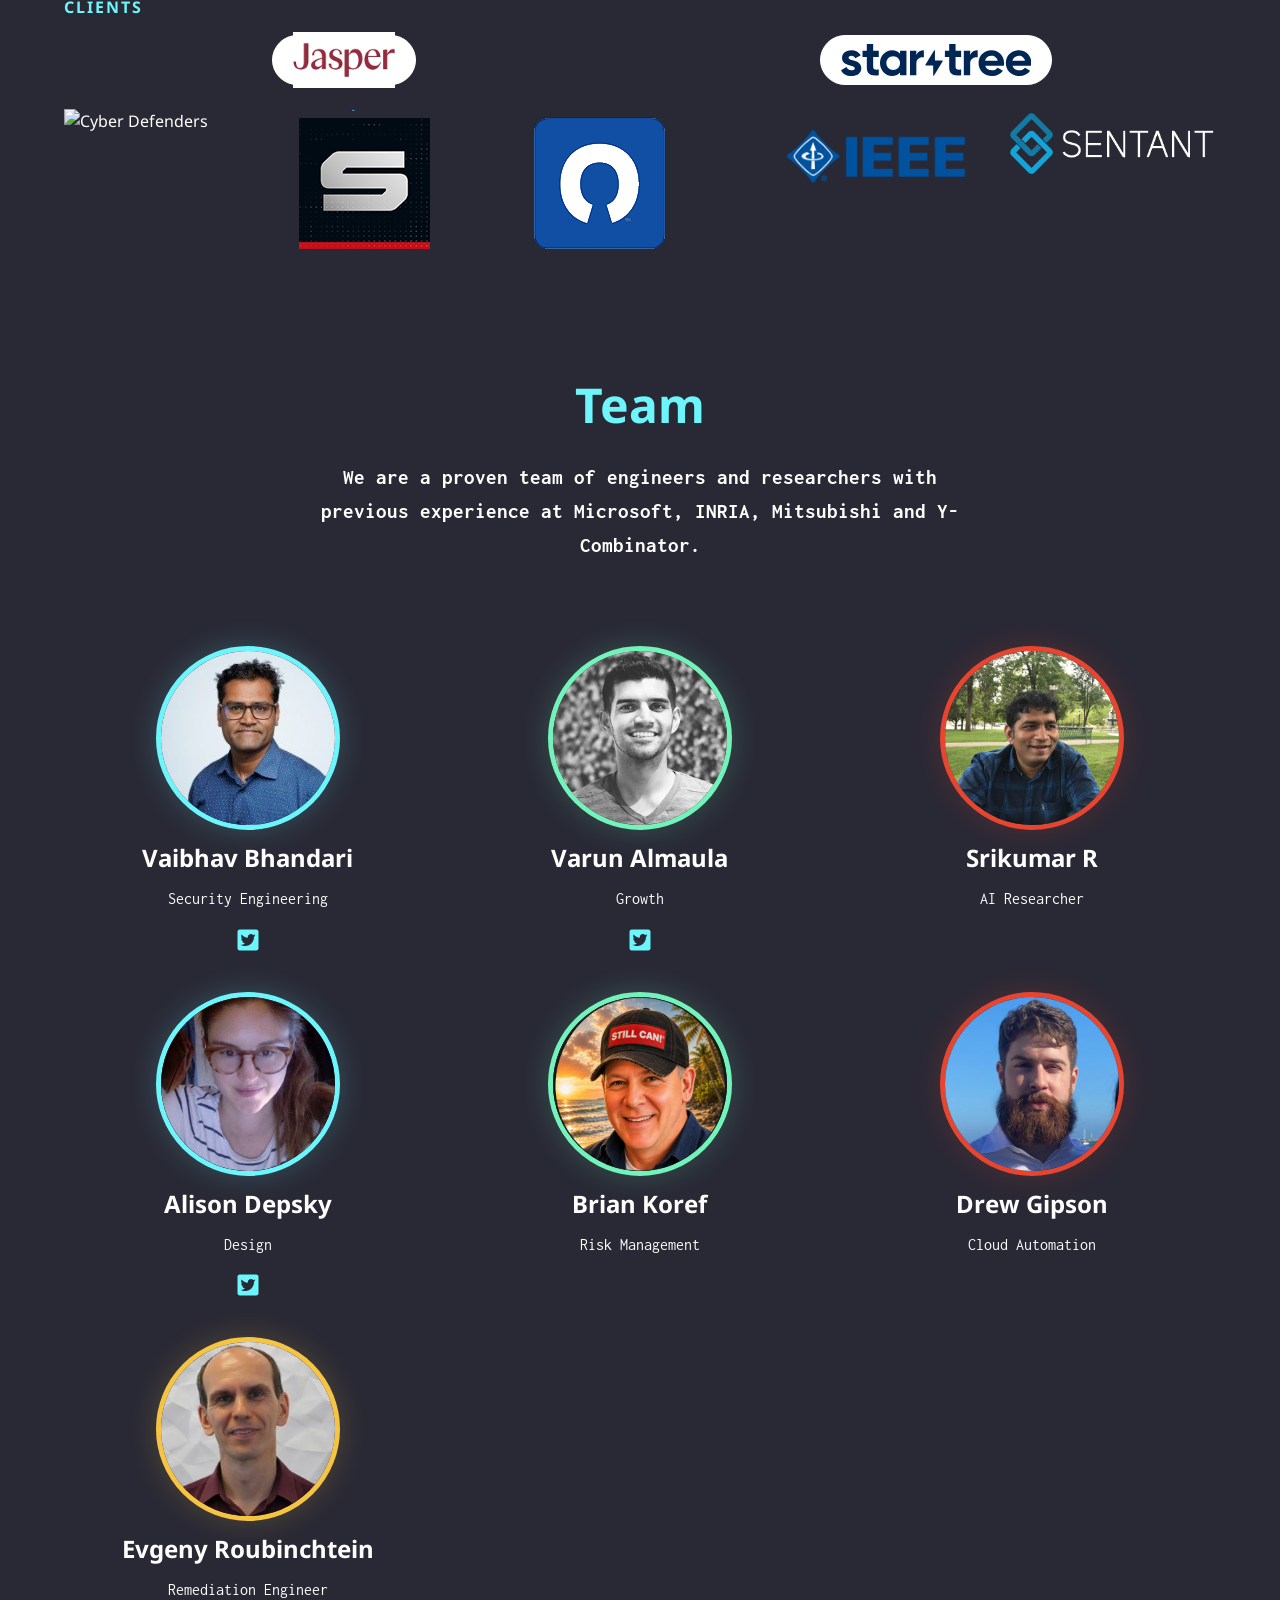
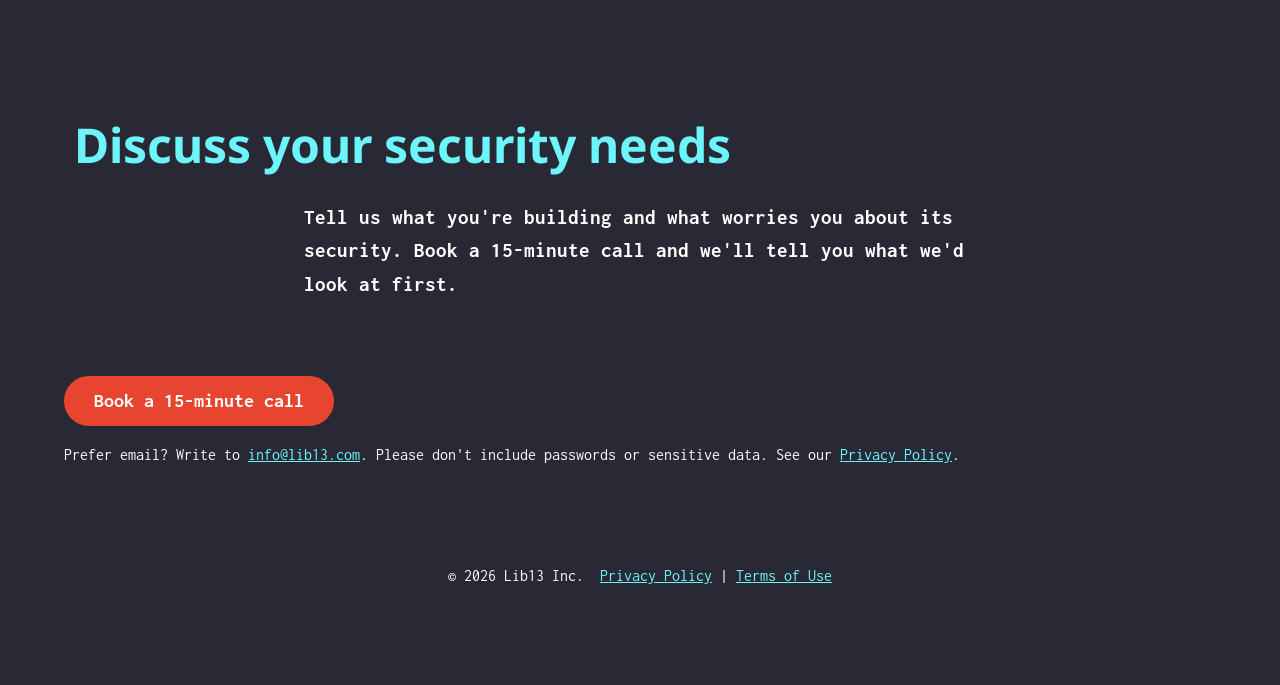
==== commit faa76558: "Add Evgeny Roubinchtein to team; Srikumar is AI Researcher Co-Authored-By: Claude Sonnet 5.5 <norepl" ====
--- a/index.html
+++ b/index.html
@@ -20,7 +20,7 @@
 		<meta name="twitter:image" content="https://www.lib13.com/img/og-image.png" />
 		<link rel="shortcut icon" href="../favicon.ico">
 
-		<link rel="stylesheet" href="css/bulma.min.css?v=20261032">
+		<link rel="stylesheet" href="css/bulma.min.css?v=20261033">
 		<link rel="stylesheet" type="text/css" href="css/normalize.css" />
 		<link rel="stylesheet" type="text/css" href="css/demo.css" />
 		<link rel="stylesheet" type="text/css" href="css/component.css" />
@@ -28,7 +28,7 @@
 
 
 
-    <link rel="stylesheet" href="css/main.css?v=20261032">
+    <link rel="stylesheet" href="css/main.css?v=20261033">
       <link rel="preconnect" href="https://fonts.googleapis.com">
       <link rel="preconnect" href="https://fonts.gstatic.com" crossorigin>
       <link href="https://fonts.googleapis.com/css?family=Inconsolata:400,700|Noto+Sans:400,700&display=optional" rel="stylesheet">
@@ -258,7 +258,7 @@
   <div class="column is-one-third-desktop">
     <img src="img/1.jpg" alt="Srikumar R" class="team-photo" width="480" height="480" loading="lazy" decoding="async" style="border: 5px solid #E74530; box-shadow: 0px 0px 30px rgba(231, 69, 48, 0.2);">
     <h3>Srikumar R</h3>
-    <p class="team-role">Scientist</p>
+    <p class="team-role">AI Researcher</p>
   </div>
   <div class="column is-one-third-desktop">
     <img src="img/ali.jpg" alt="Alison Depsky" class="team-photo" width="480" height="480" loading="lazy" decoding="async" style="border: 5px solid #6CF6FB; box-shadow: 0px 0px 30px rgba(108, 246, 251, 0.2);">
@@ -275,6 +275,11 @@
     <img src="img/drew.jpg" alt="Drew Gipson" class="team-photo" width="480" height="480" loading="lazy" decoding="async" style="border: 5px solid #E74530; box-shadow: 0px 0px 30px rgba(231, 69, 48, 0.2);">
     <h3>Drew Gipson</h3>
     <p class="team-role">Cloud Automation</p>
+  </div>
+  <div class="column is-one-third-desktop">
+    <img src="img/evgeny.jpg" alt="Evgeny Roubinchtein" class="team-photo" width="480" height="480" loading="lazy" decoding="async" style="border: 5px solid #F5C542; box-shadow: 0px 0px 30px rgba(245, 197, 66, 0.2);">
+    <h3>Evgeny Roubinchtein</h3>
+    <p class="team-role">Remediation Engineer</p>
   </div>
 </div>
     </div>
@@ -325,8 +330,8 @@
     <p class="contact-cta"><a class="button is-rounded" href="#contact" id="detail-cta">Discuss this</a></p>
   </div>
 </div>
-		<script src="js/demo-2.js?v=20261032"></script>
-		<script defer src="js/site.js?v=20261032"></script>
+		<script src="js/demo-2.js?v=20261033"></script>
+		<script defer src="js/site.js?v=20261033"></script>
     <!-- Google Analytics 4 (production hostnames only, so staging stays out of the data) -->
     
 
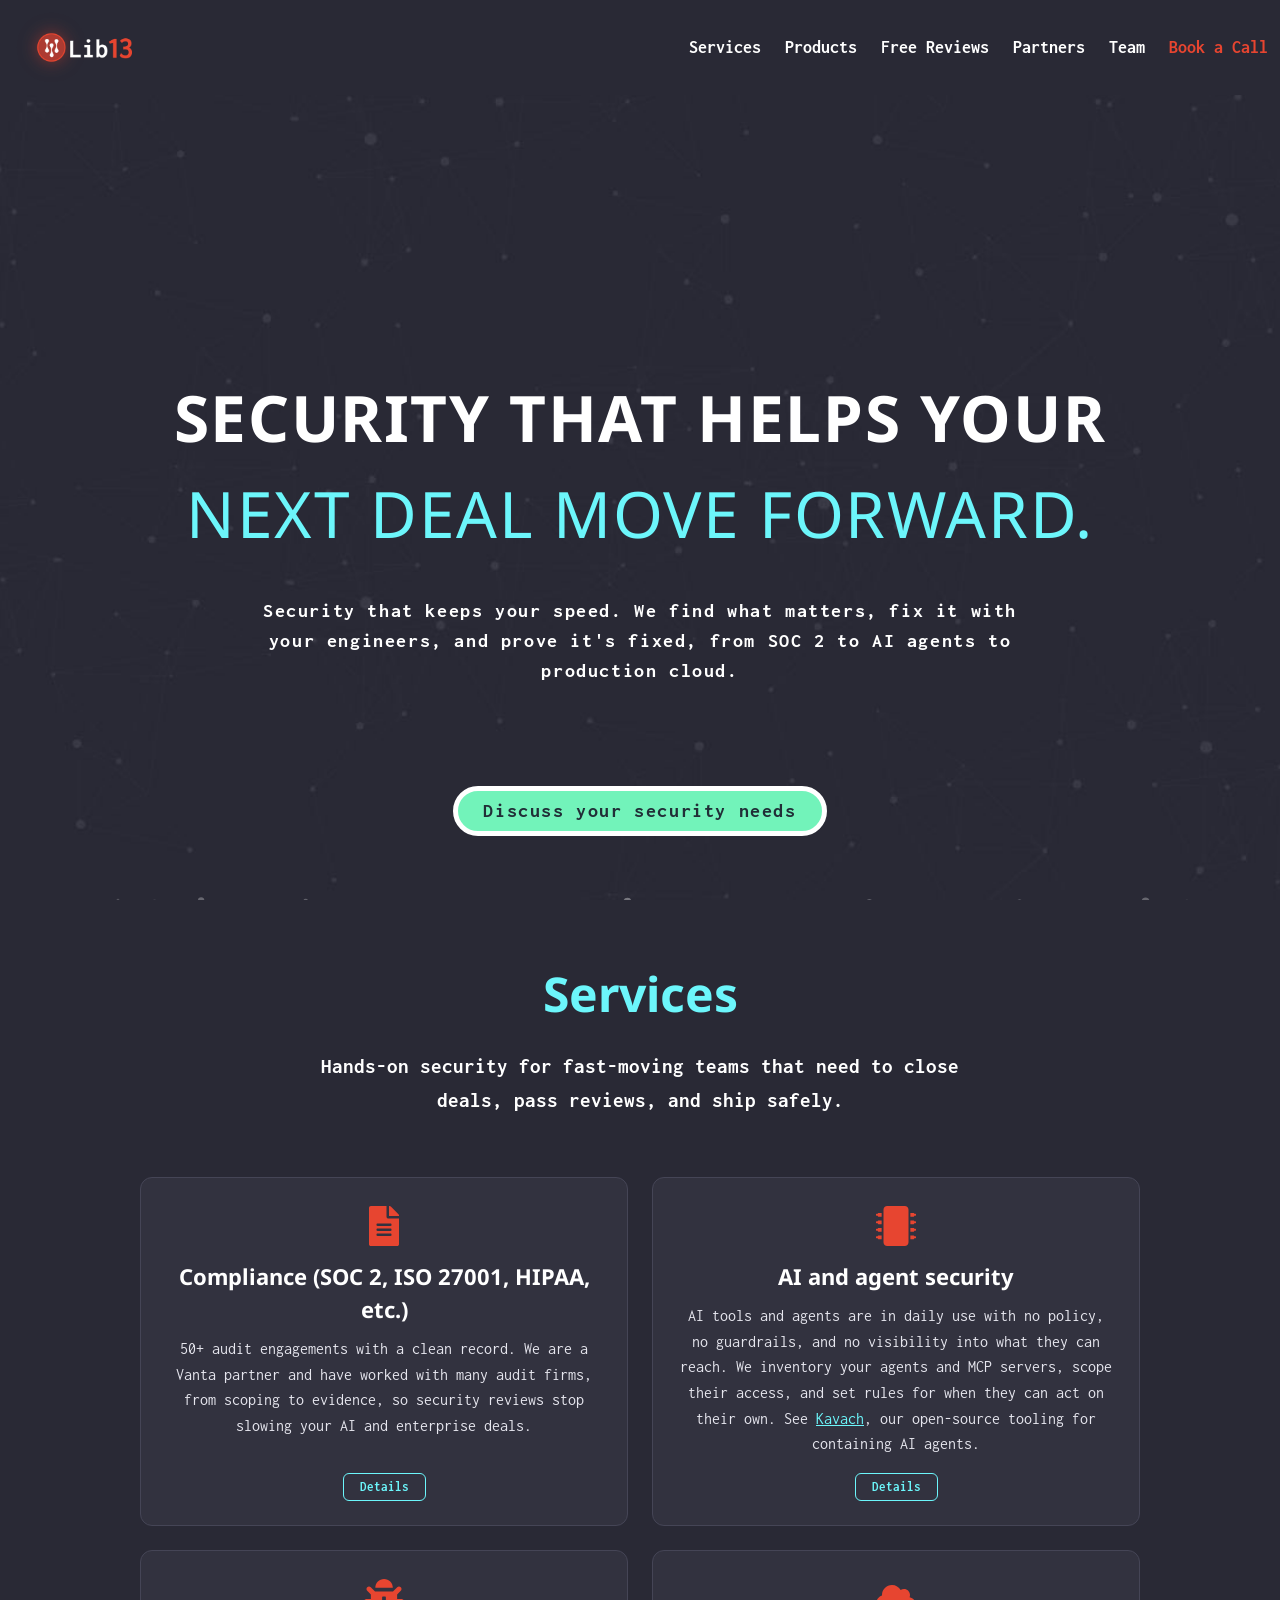
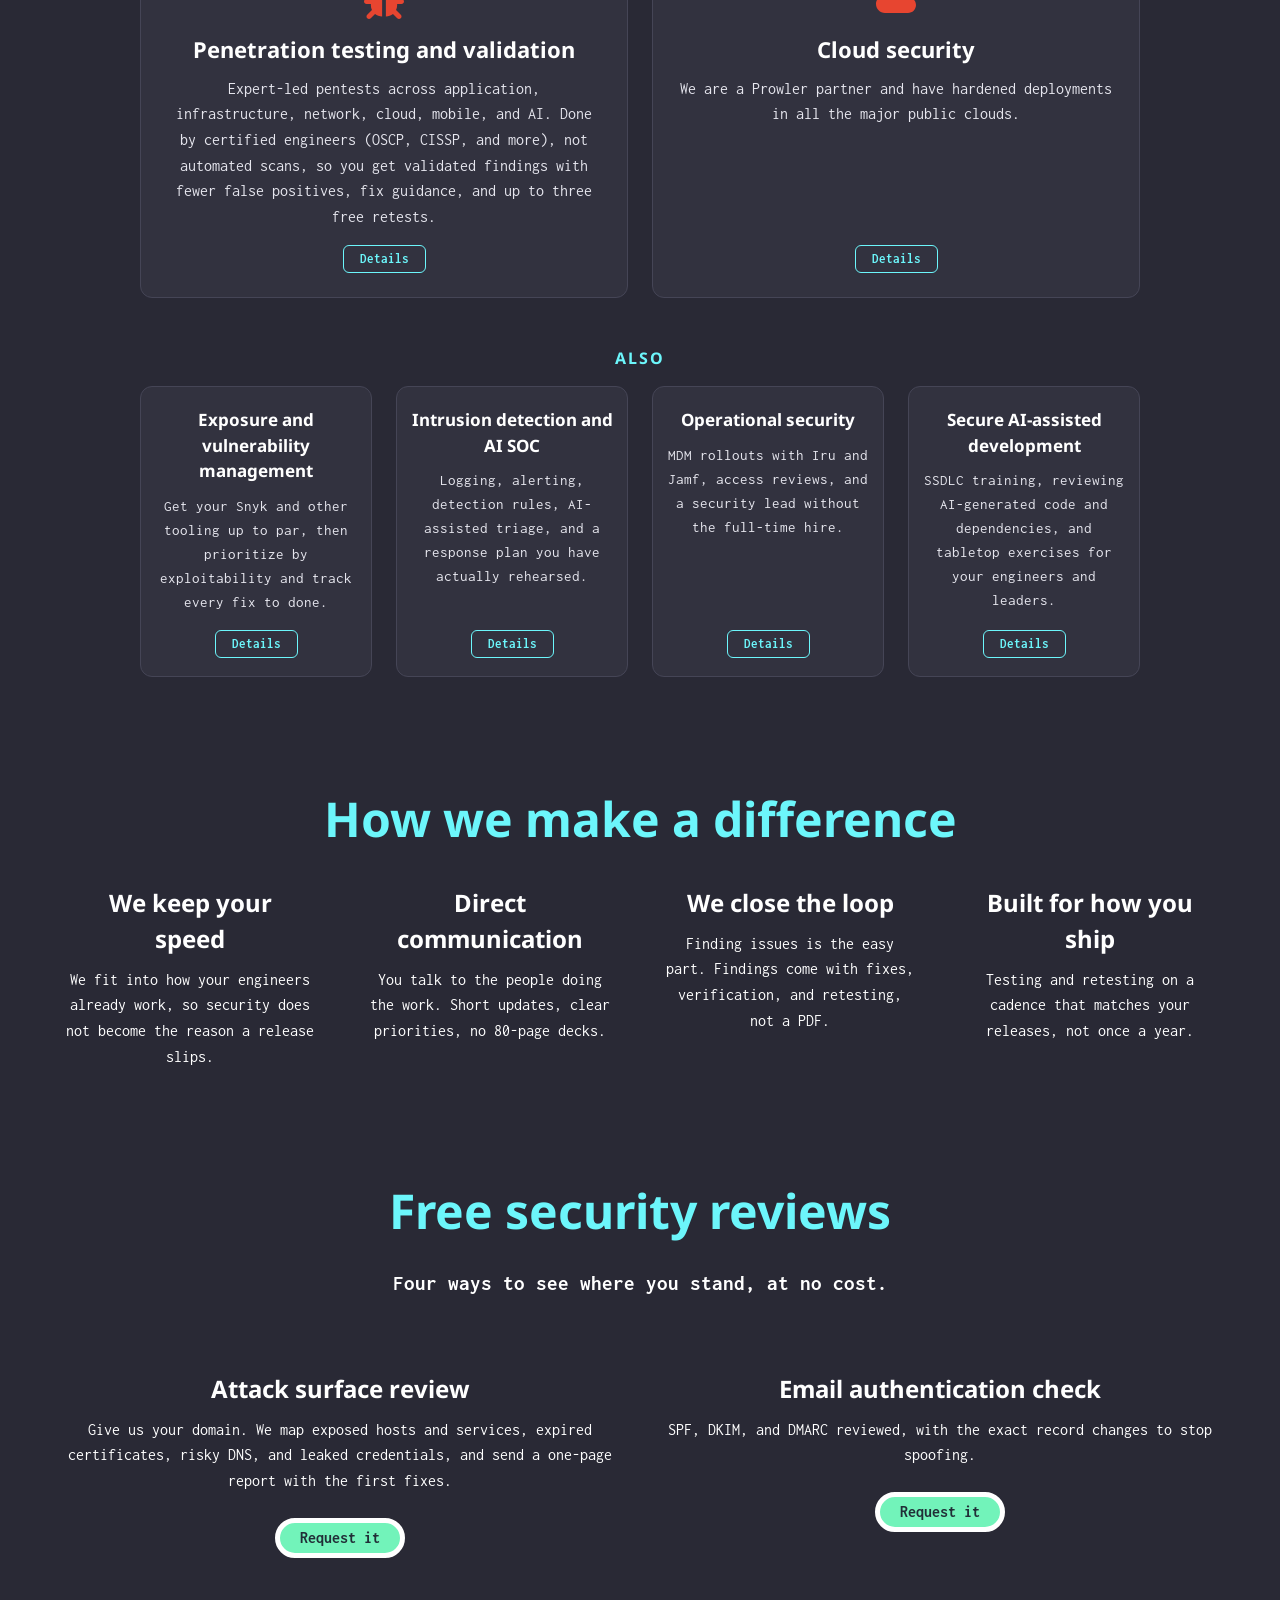
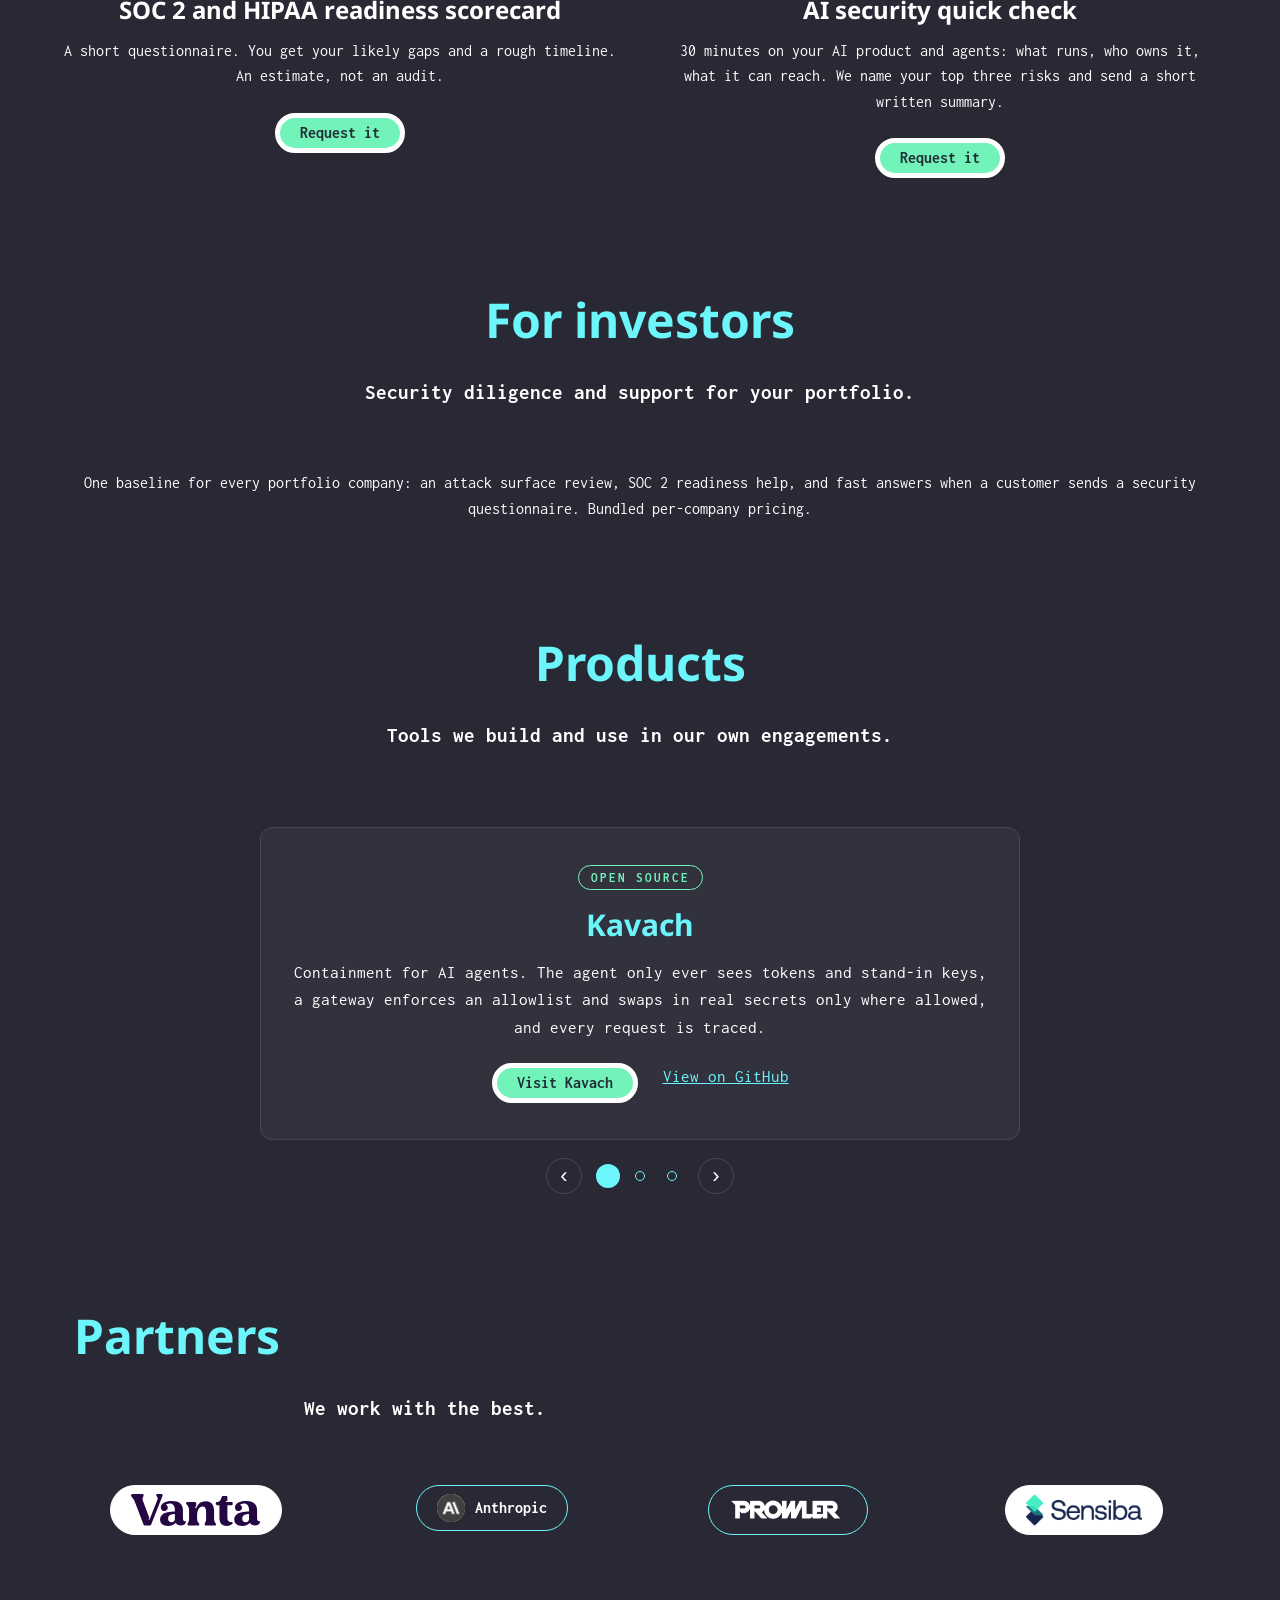
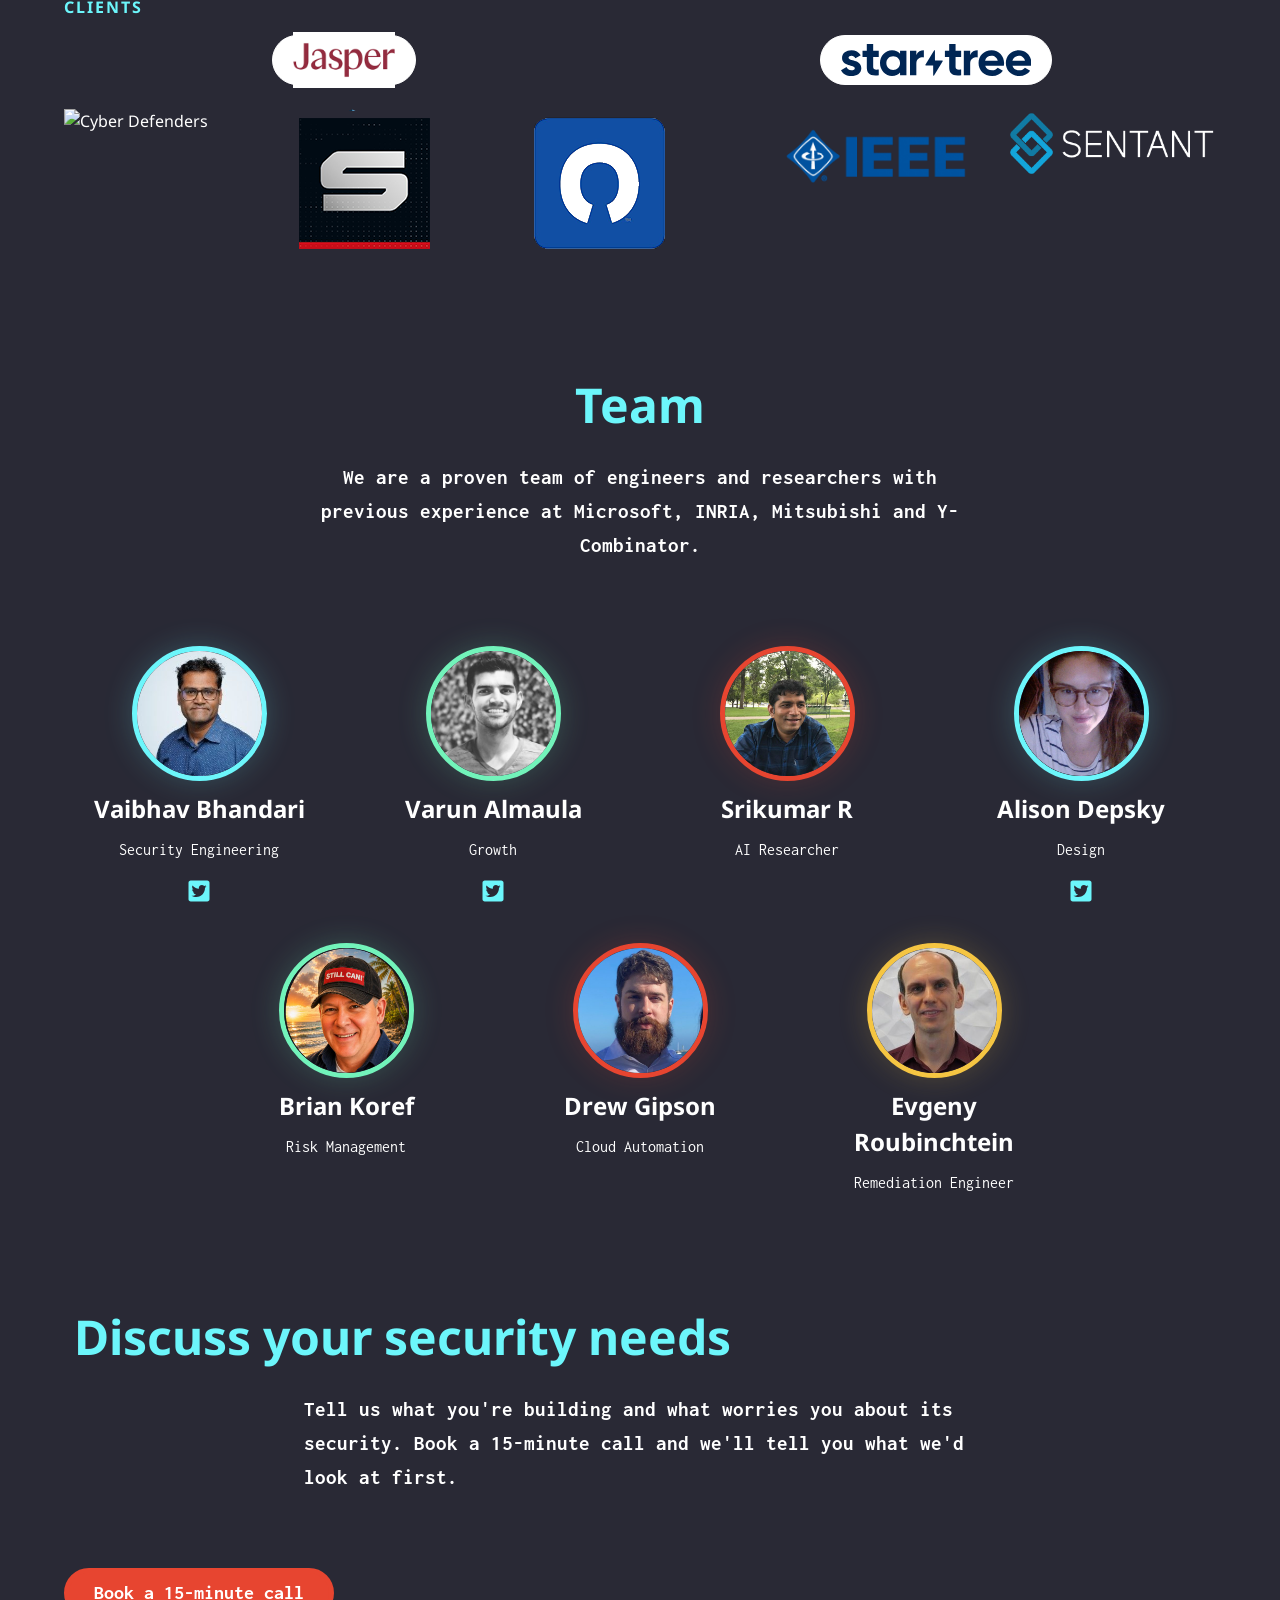
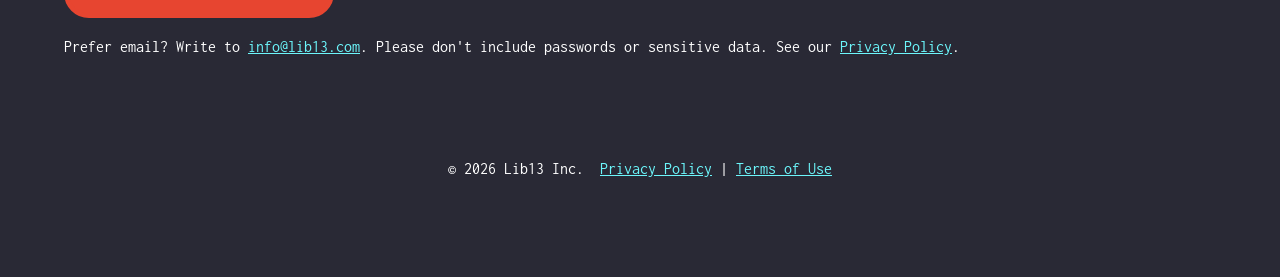
==== commit fc1a7f22: "Team grid: four per row on desktop, last row centered Co-Authored-By: Claude Sonnet 5.5 <noreply@ant" ====
--- a/index.html
+++ b/index.html
@@ -20,7 +20,7 @@
 		<meta name="twitter:image" content="https://www.lib13.com/img/og-image.png" />
 		<link rel="shortcut icon" href="../favicon.ico">
 
-		<link rel="stylesheet" href="css/bulma.min.css?v=20261033">
+		<link rel="stylesheet" href="css/bulma.min.css?v=20261034">
 		<link rel="stylesheet" type="text/css" href="css/normalize.css" />
 		<link rel="stylesheet" type="text/css" href="css/demo.css" />
 		<link rel="stylesheet" type="text/css" href="css/component.css" />
@@ -28,7 +28,7 @@
 
 
 
-    <link rel="stylesheet" href="css/main.css?v=20261033">
+    <link rel="stylesheet" href="css/main.css?v=20261034">
       <link rel="preconnect" href="https://fonts.googleapis.com">
       <link rel="preconnect" href="https://fonts.gstatic.com" crossorigin>
       <link href="https://fonts.googleapis.com/css?family=Inconsolata:400,700|Noto+Sans:400,700&display=optional" rel="stylesheet">
@@ -242,41 +242,41 @@
       <h2>Team</h2>
      <div class="sub-space"><p class="sub-h"> We are a proven team of engineers and researchers with previous experience at Microsoft, INRIA, Mitsubishi and Y-Combinator.</p></div>
       <br>
-<div class="columns is-multiline">
-  <div class="column is-one-third-desktop">
+<div class="columns is-multiline is-centered">
+  <div class="column is-one-quarter-desktop">
     <img src="img/vaibhav.jpg" alt="Vaibhav Bhandari" class="team-photo" width="480" height="480" loading="lazy" decoding="async" style="border: 5px solid #6CF6FB; box-shadow: 0px 0px 30px rgba(108, 246, 251, 0.2);">
     <h3>Vaibhav Bhandari</h3>
     <p class="team-role">Security Engineering</p>
     <h3><a target="_blank" rel="noopener noreferrer" href="https://twitter.com/vaibhavb" aria-label="@vaibhavb on Twitter"><svg class="social-icon" viewBox="0 0 448 512" aria-hidden="true" focusable="false" fill="currentColor"><path d="M400 32H48C21.5 32 0 53.5 0 80v352c0 26.5 21.5 48 48 48h352c26.5 0 48-21.5 48-48V80c0-26.5-21.5-48-48-48zm-48.9 158.8c.2 2.8.2 5.7.2 8.5 0 86.7-66 186.6-186.6 186.6-37.2 0-71.7-10.8-100.7-29.4 5.3.6 10.4.8 15.8.8 30.7 0 58.9-10.4 81.4-28-28.8-.6-53-19.5-61.3-45.5 10.1 1.5 19.2 1.5 29.6-1.2-30-6.1-52.5-32.5-52.5-64.4v-.8c8.7 4.9 18.9 7.9 29.6 8.3a65.447 65.447 0 0 1-29.2-54.6c0-12.2 3.2-23.4 8.9-33.1 32.3 39.8 80.8 65.8 135.2 68.6-9.3-44.5 24-80.6 64-80.6 18.9 0 35.9 7.9 47.9 20.7 14.8-2.8 29-8.3 41.6-15.8-4.9 15.2-15.2 28-28.8 36.1 13.2-1.4 26-5.1 37.8-10.2-8.9 13.1-20.1 24.7-32.9 34z"/></svg></a></h3>
   </div>
-  <div class="column is-one-third-desktop">
+  <div class="column is-one-quarter-desktop">
     <img src="img/varun.jpg" alt="Varun Almaula" class="team-photo" width="480" height="480" loading="lazy" decoding="async" style="border: 5px solid #72F3BA; box-shadow: 0px 0px 30px rgba(114, 243, 186, 0.2);">
     <h3>Varun Almaula</h3>
     <p class="team-role">Growth</p>
     <h3><a target="_blank" rel="noopener noreferrer" href="https://twitter.com/varun_almaula" aria-label="@varun_almaula on Twitter"><svg class="social-icon" viewBox="0 0 448 512" aria-hidden="true" focusable="false" fill="currentColor"><path d="M400 32H48C21.5 32 0 53.5 0 80v352c0 26.5 21.5 48 48 48h352c26.5 0 48-21.5 48-48V80c0-26.5-21.5-48-48-48zm-48.9 158.8c.2 2.8.2 5.7.2 8.5 0 86.7-66 186.6-186.6 186.6-37.2 0-71.7-10.8-100.7-29.4 5.3.6 10.4.8 15.8.8 30.7 0 58.9-10.4 81.4-28-28.8-.6-53-19.5-61.3-45.5 10.1 1.5 19.2 1.5 29.6-1.2-30-6.1-52.5-32.5-52.5-64.4v-.8c8.7 4.9 18.9 7.9 29.6 8.3a65.447 65.447 0 0 1-29.2-54.6c0-12.2 3.2-23.4 8.9-33.1 32.3 39.8 80.8 65.8 135.2 68.6-9.3-44.5 24-80.6 64-80.6 18.9 0 35.9 7.9 47.9 20.7 14.8-2.8 29-8.3 41.6-15.8-4.9 15.2-15.2 28-28.8 36.1 13.2-1.4 26-5.1 37.8-10.2-8.9 13.1-20.1 24.7-32.9 34z"/></svg></a></h3>
   </div>
-  <div class="column is-one-third-desktop">
+  <div class="column is-one-quarter-desktop">
     <img src="img/1.jpg" alt="Srikumar R" class="team-photo" width="480" height="480" loading="lazy" decoding="async" style="border: 5px solid #E74530; box-shadow: 0px 0px 30px rgba(231, 69, 48, 0.2);">
     <h3>Srikumar R</h3>
     <p class="team-role">AI Researcher</p>
   </div>
-  <div class="column is-one-third-desktop">
+  <div class="column is-one-quarter-desktop">
     <img src="img/ali.jpg" alt="Alison Depsky" class="team-photo" width="480" height="480" loading="lazy" decoding="async" style="border: 5px solid #6CF6FB; box-shadow: 0px 0px 30px rgba(108, 246, 251, 0.2);">
     <h3>Alison Depsky</h3>
     <p class="team-role">Design</p>
     <h3><a target="_blank" rel="noopener noreferrer" href="https://twitter.com/alidepsky" aria-label="@alidepsky on Twitter"><svg class="social-icon" viewBox="0 0 448 512" aria-hidden="true" focusable="false" fill="currentColor"><path d="M400 32H48C21.5 32 0 53.5 0 80v352c0 26.5 21.5 48 48 48h352c26.5 0 48-21.5 48-48V80c0-26.5-21.5-48-48-48zm-48.9 158.8c.2 2.8.2 5.7.2 8.5 0 86.7-66 186.6-186.6 186.6-37.2 0-71.7-10.8-100.7-29.4 5.3.6 10.4.8 15.8.8 30.7 0 58.9-10.4 81.4-28-28.8-.6-53-19.5-61.3-45.5 10.1 1.5 19.2 1.5 29.6-1.2-30-6.1-52.5-32.5-52.5-64.4v-.8c8.7 4.9 18.9 7.9 29.6 8.3a65.447 65.447 0 0 1-29.2-54.6c0-12.2 3.2-23.4 8.9-33.1 32.3 39.8 80.8 65.8 135.2 68.6-9.3-44.5 24-80.6 64-80.6 18.9 0 35.9 7.9 47.9 20.7 14.8-2.8 29-8.3 41.6-15.8-4.9 15.2-15.2 28-28.8 36.1 13.2-1.4 26-5.1 37.8-10.2-8.9 13.1-20.1 24.7-32.9 34z"/></svg></a></h3>
   </div>
-  <div class="column is-one-third-desktop">
+  <div class="column is-one-quarter-desktop">
     <img src="img/brian.jpg" alt="Brian Koref" class="team-photo" width="480" height="480" loading="lazy" decoding="async" style="border: 5px solid #72F3BA; box-shadow: 0px 0px 30px rgba(114, 243, 186, 0.2);">
     <h3>Brian Koref</h3>
     <p class="team-role">Risk Management</p>
   </div>
-  <div class="column is-one-third-desktop">
+  <div class="column is-one-quarter-desktop">
     <img src="img/drew.jpg" alt="Drew Gipson" class="team-photo" width="480" height="480" loading="lazy" decoding="async" style="border: 5px solid #E74530; box-shadow: 0px 0px 30px rgba(231, 69, 48, 0.2);">
     <h3>Drew Gipson</h3>
     <p class="team-role">Cloud Automation</p>
   </div>
-  <div class="column is-one-third-desktop">
+  <div class="column is-one-quarter-desktop">
     <img src="img/evgeny.jpg" alt="Evgeny Roubinchtein" class="team-photo" width="480" height="480" loading="lazy" decoding="async" style="border: 5px solid #F5C542; box-shadow: 0px 0px 30px rgba(245, 197, 66, 0.2);">
     <h3>Evgeny Roubinchtein</h3>
     <p class="team-role">Remediation Engineer</p>
@@ -330,8 +330,8 @@
     <p class="contact-cta"><a class="button is-rounded" href="#contact" id="detail-cta">Discuss this</a></p>
   </div>
 </div>
-		<script src="js/demo-2.js?v=20261033"></script>
-		<script defer src="js/site.js?v=20261033"></script>
+		<script src="js/demo-2.js?v=20261034"></script>
+		<script defer src="js/site.js?v=20261034"></script>
     <!-- Google Analytics 4 (production hostnames only, so staging stays out of the data) -->
     
 
